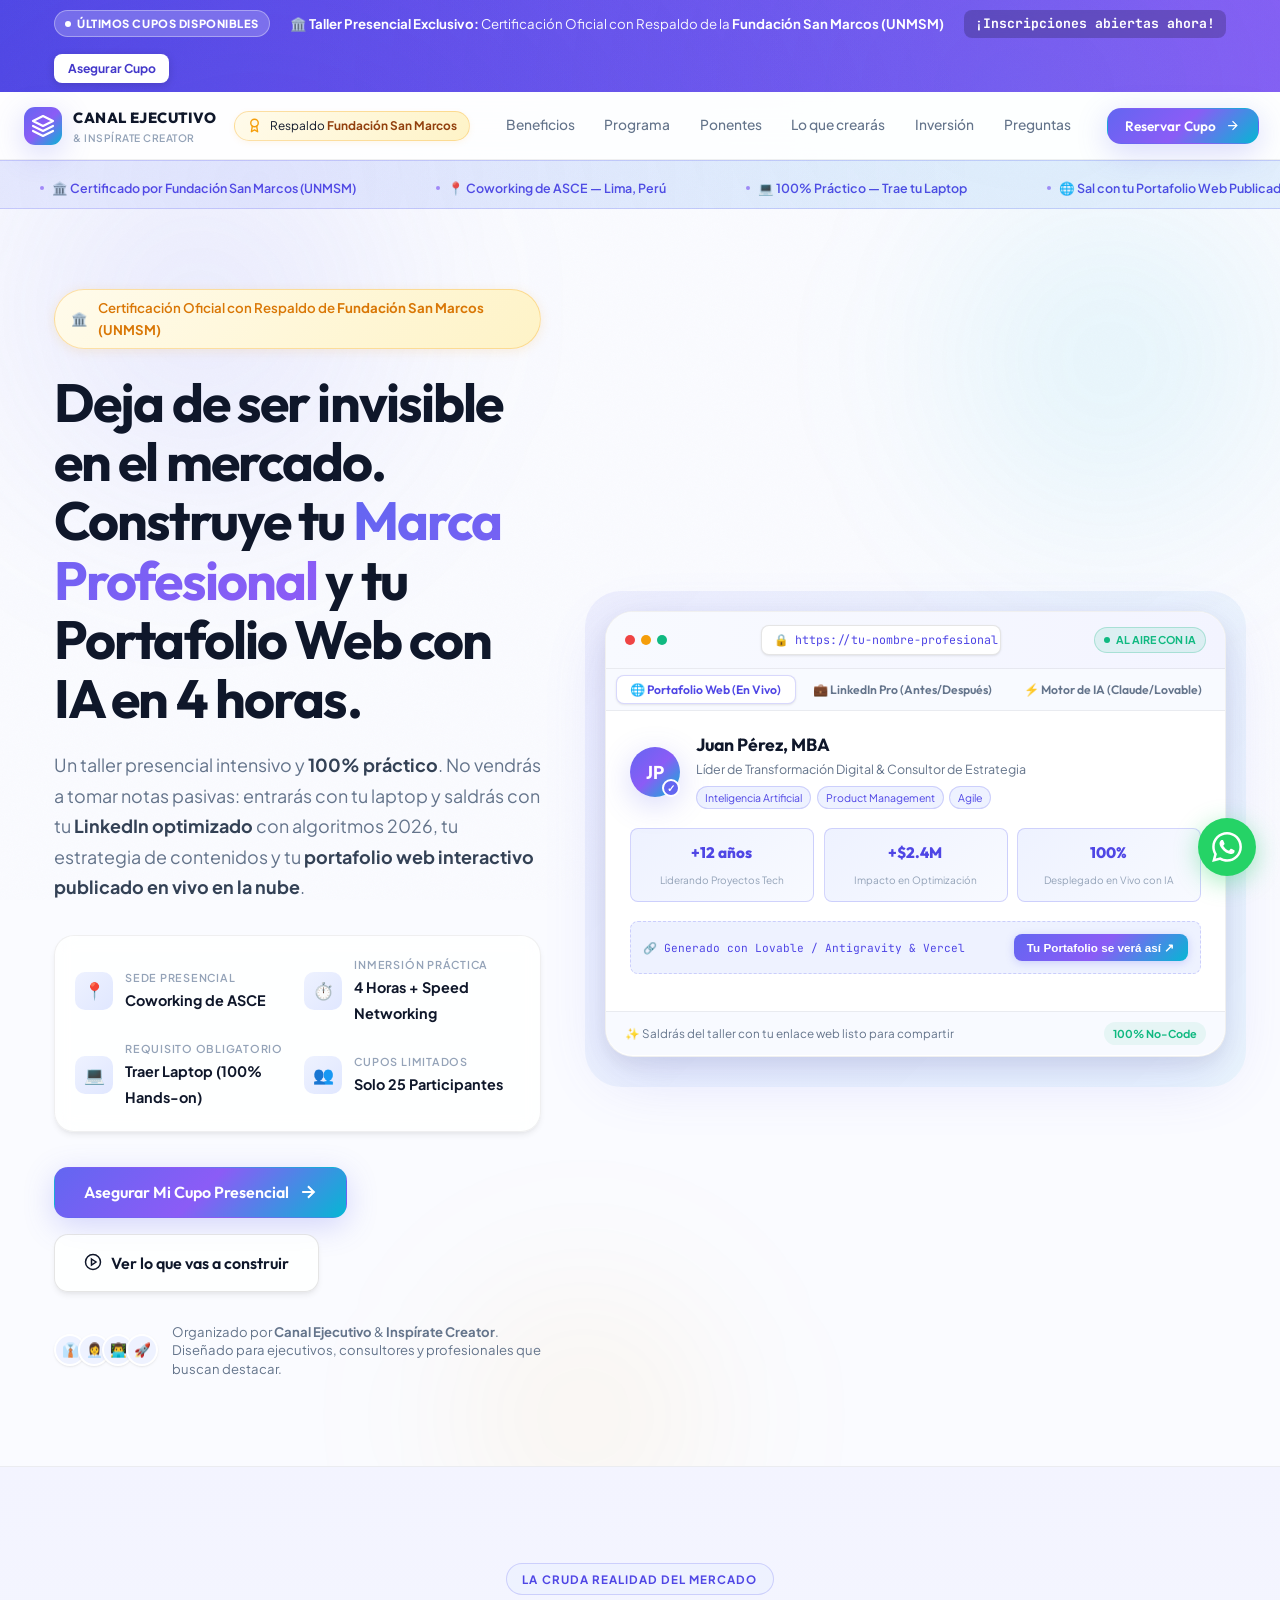
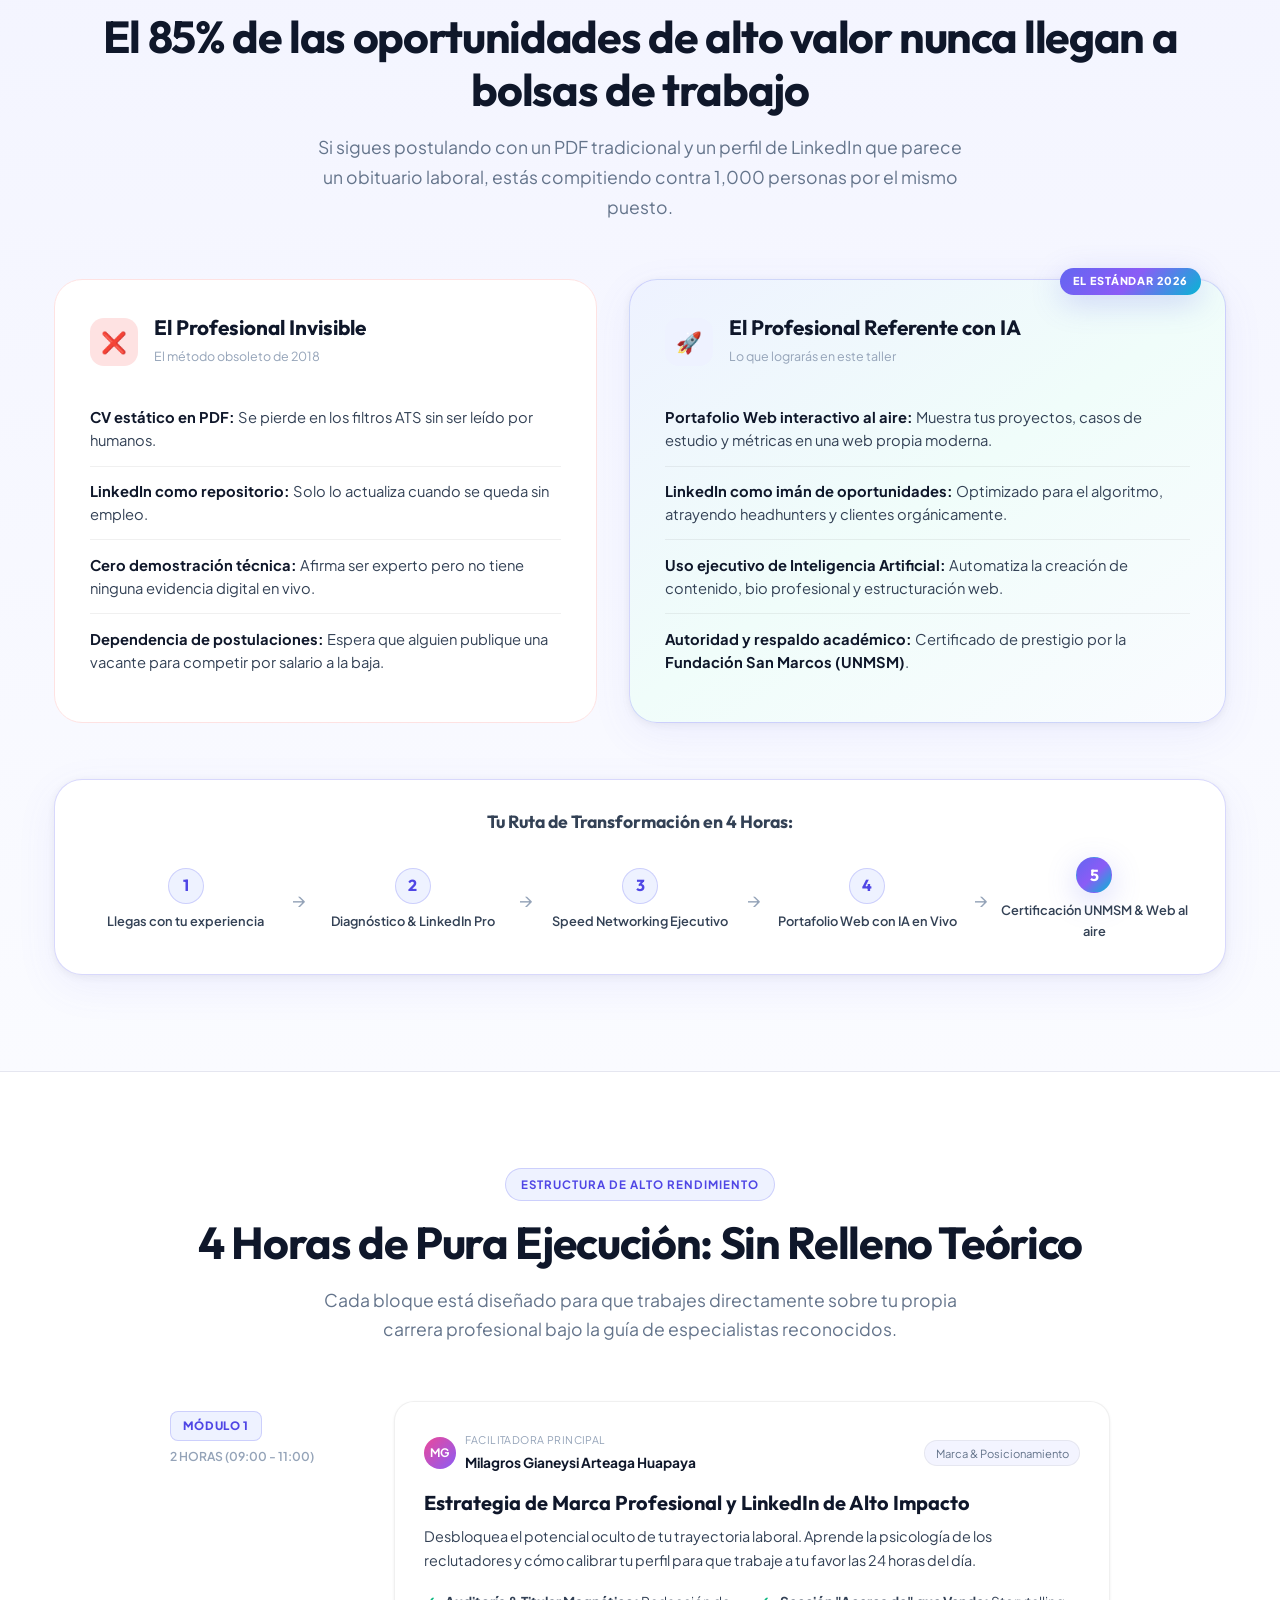
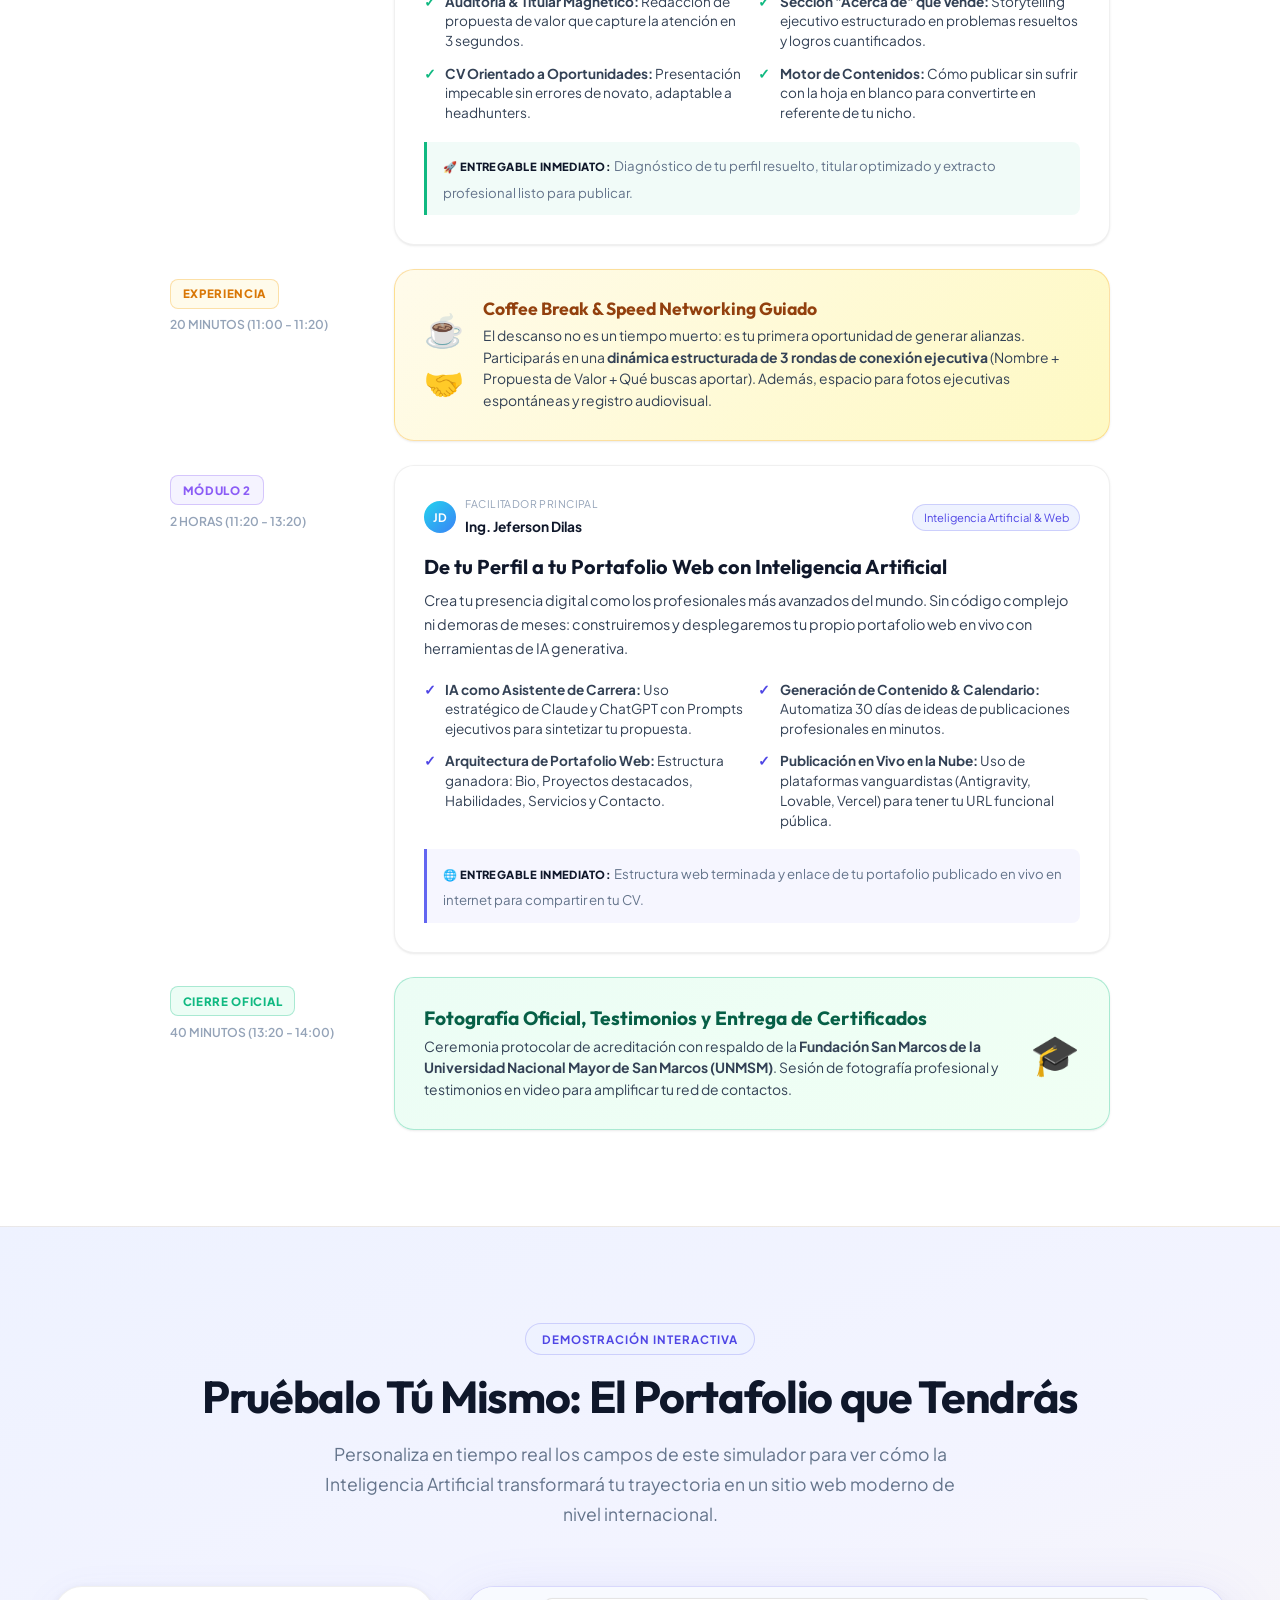
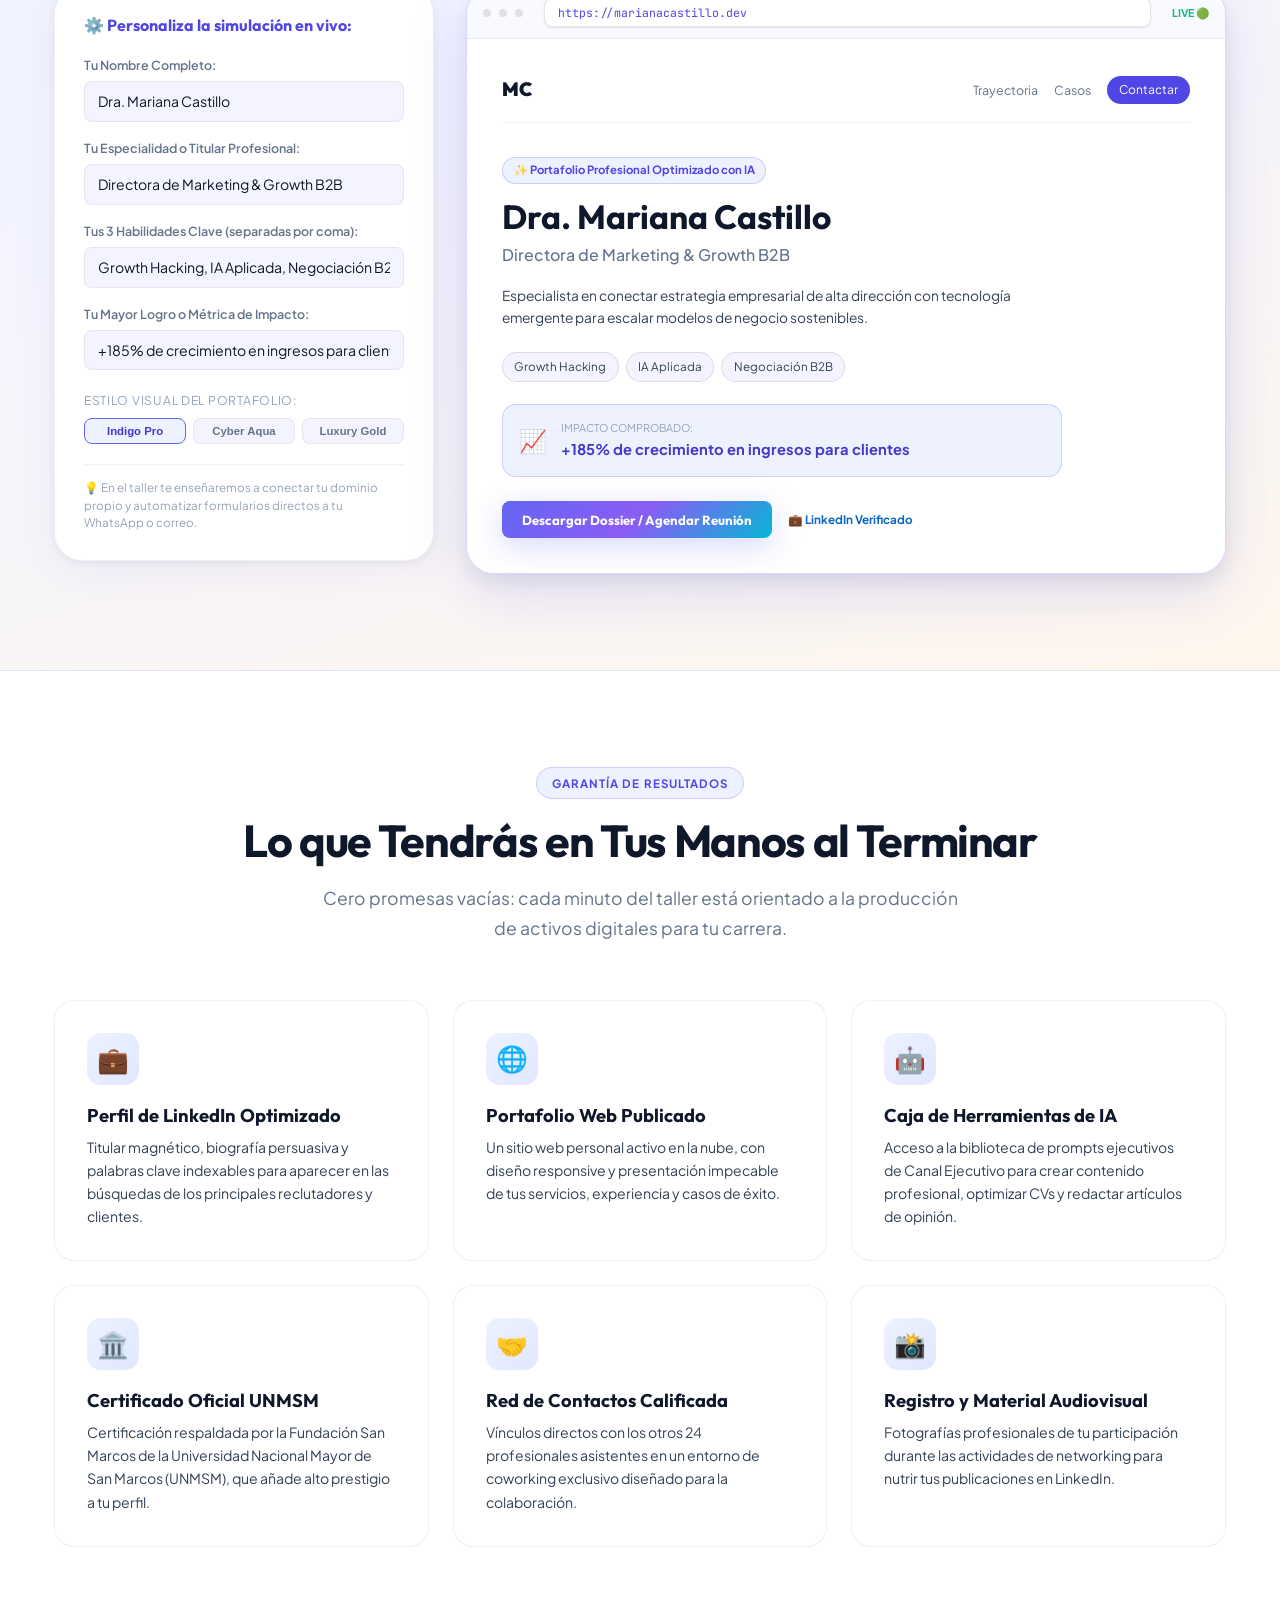
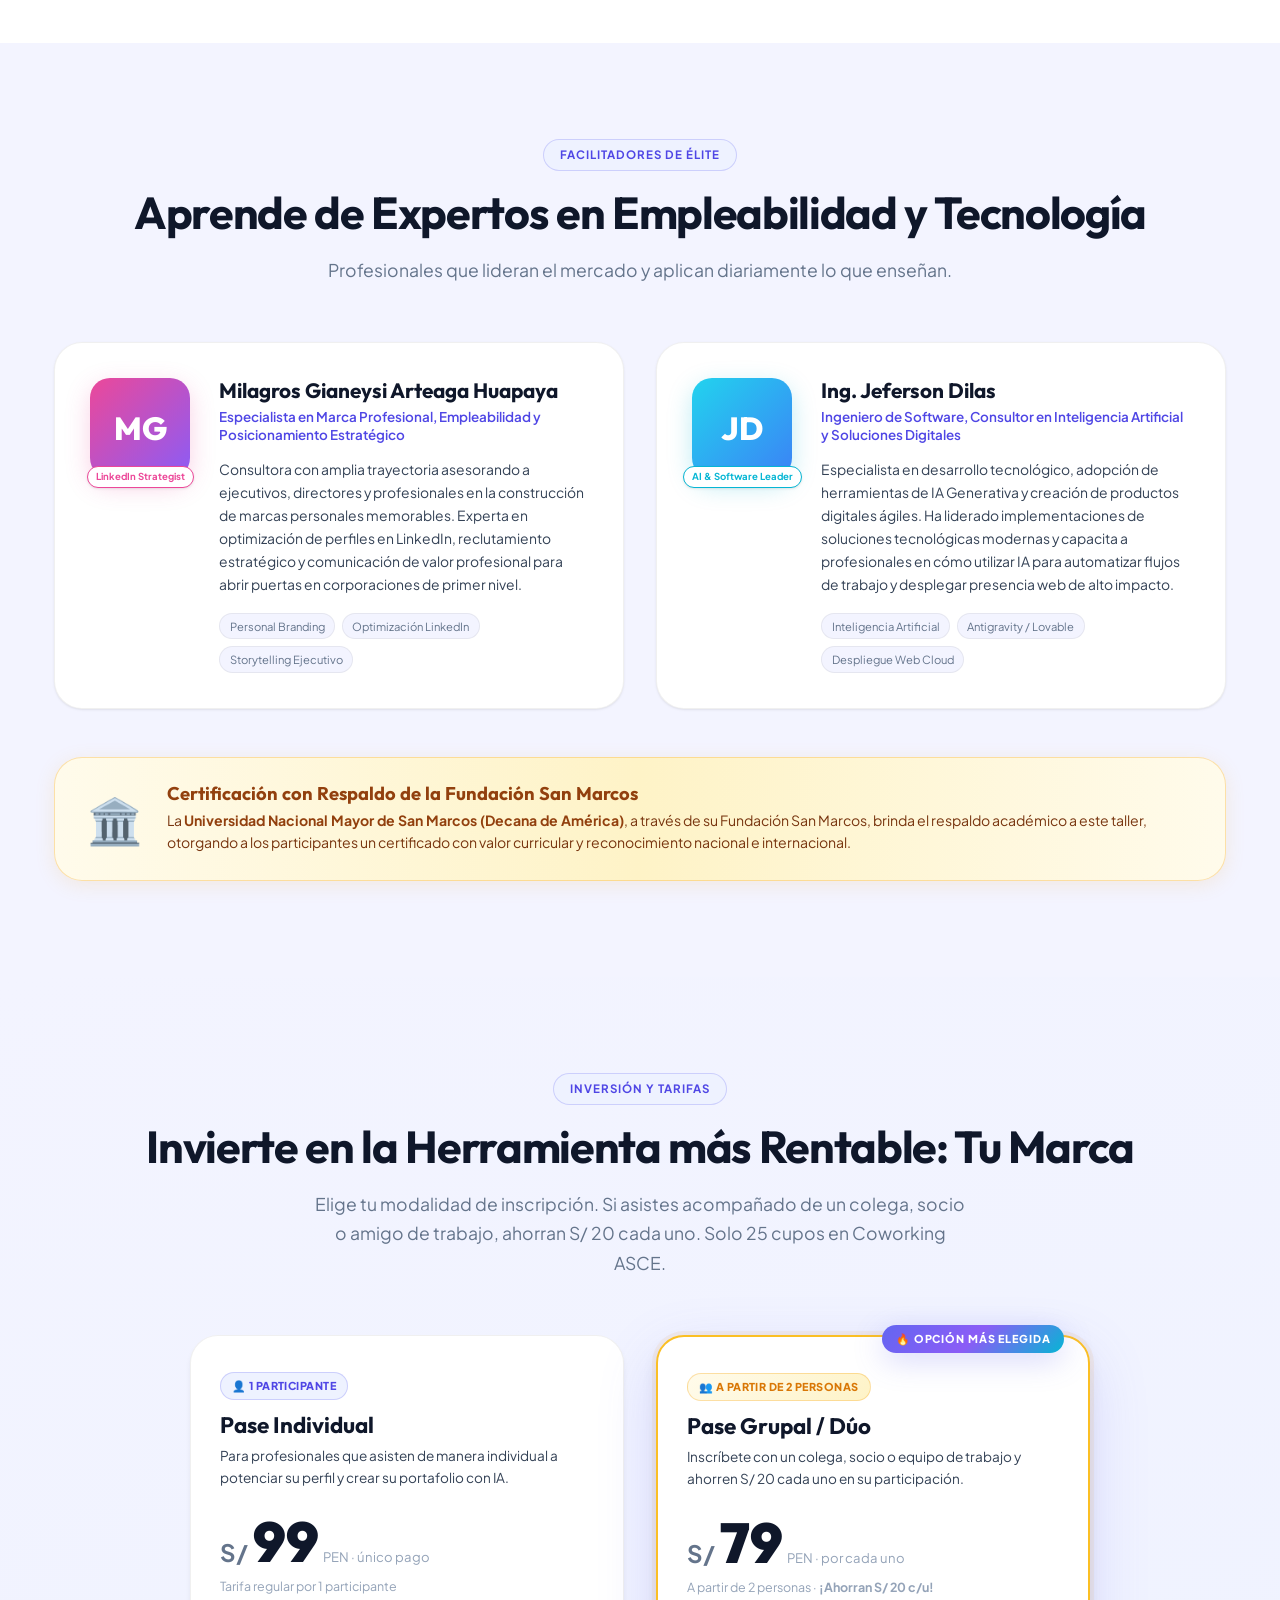
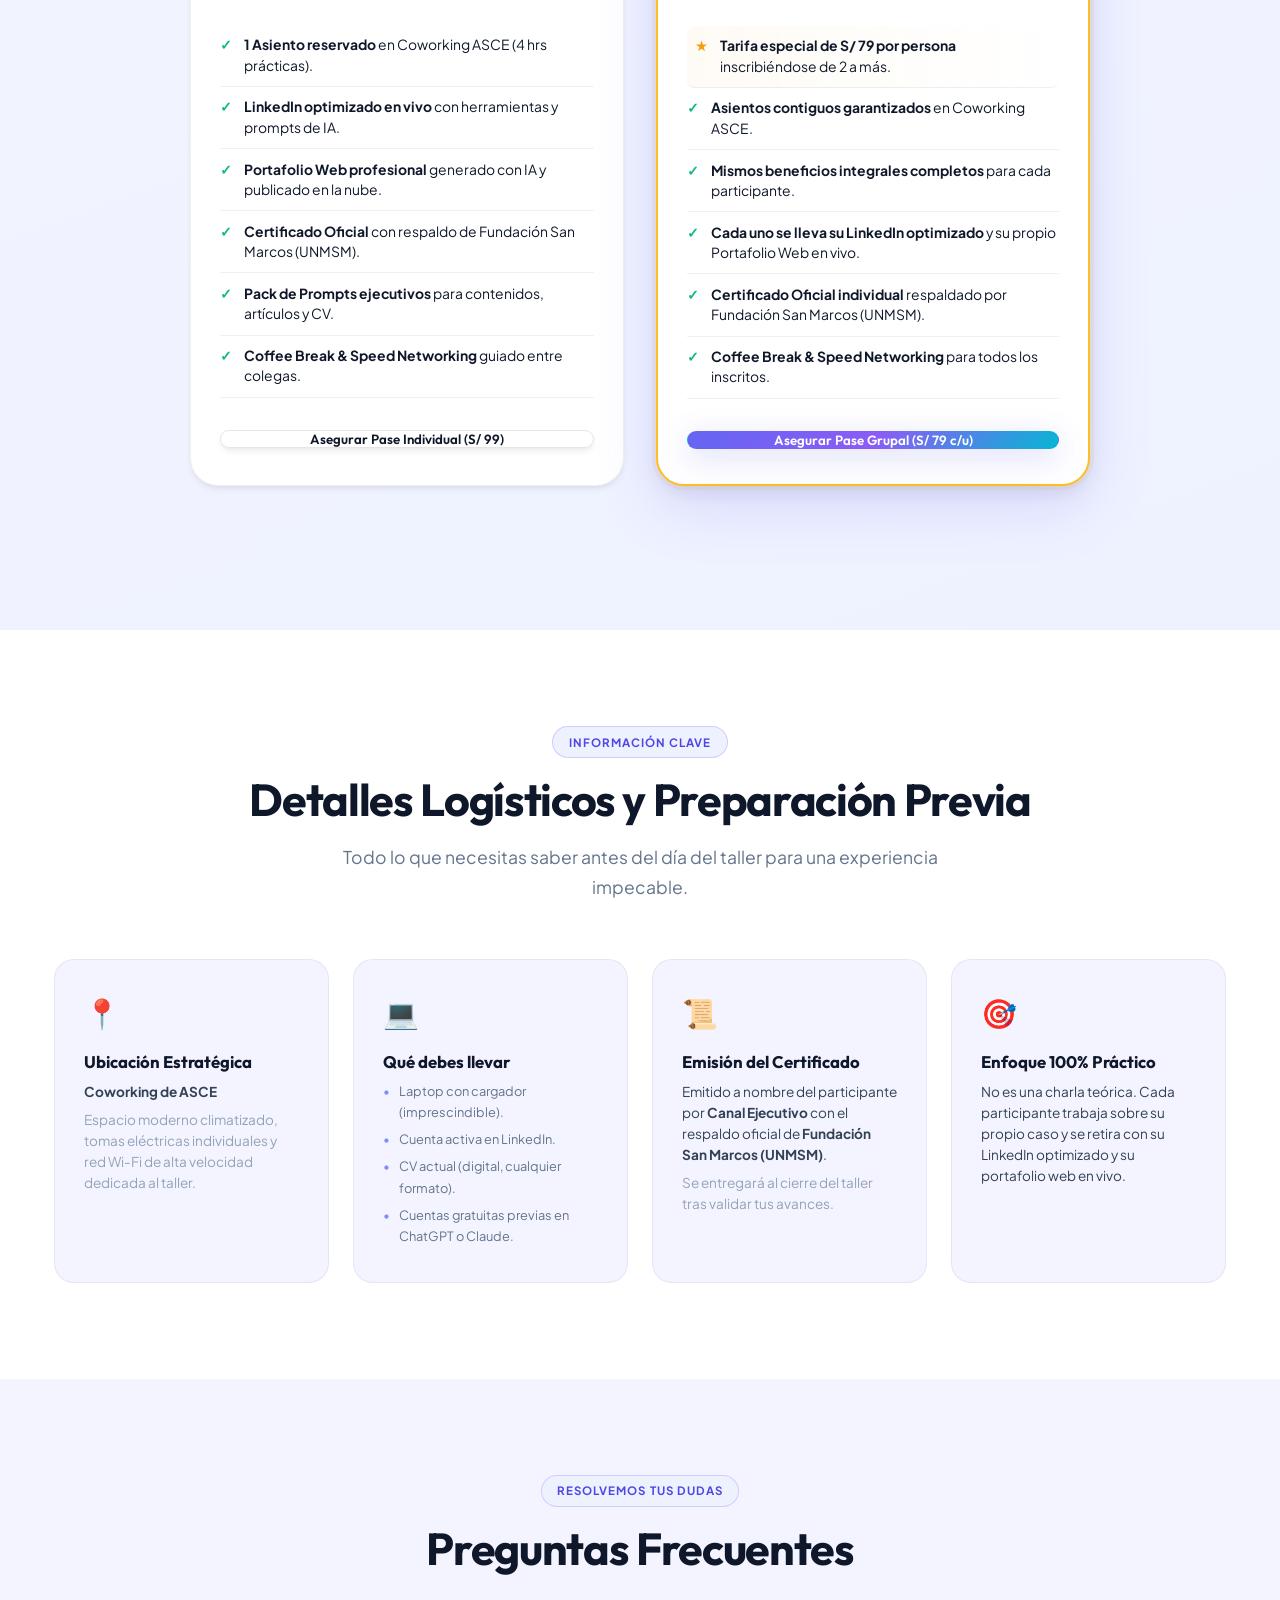
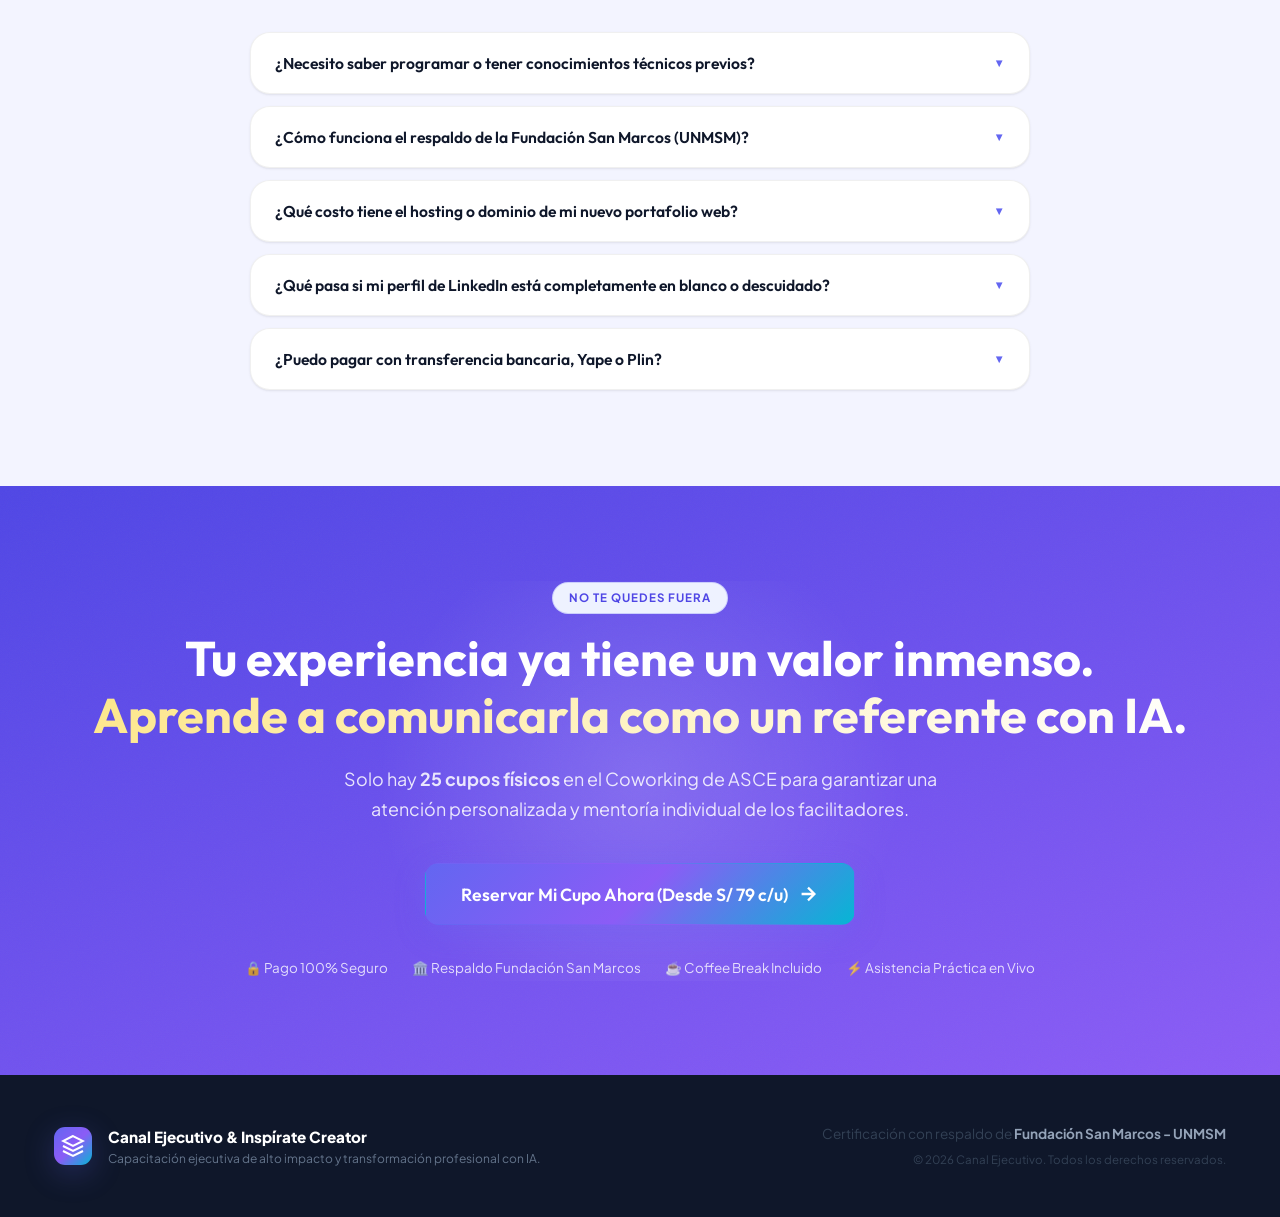
==== index.html @ fe828ef4 "feat: landing page taller Marca Profesional con IA (Canal Ejecutivo & Inspírate Creator)" ====
<!DOCTYPE html>
<html lang="es">
<head>
  <meta charset="UTF-8">
  <meta name="viewport" content="width=device-width, initial-scale=1.0">
  <title>Taller Presencial: Marca Profesional con IA | De LinkedIn a tu Portafolio Web</title>
  <meta name="description" content="Taller presencial exclusivo de 4 horas prácticas en Lima. Optimiza tu LinkedIn, domina la IA para tu marca y publica tu portafolio web en vivo con certificación respaldada por Fundación San Marcos (UNMSM).">
  <meta name="keywords" content="taller marca profesional, inteligencia artificial, linkedin profesional, portafolio web con ia, canal ejecutivo, inspirate creator, fundacion san marcos unmsm">
  
  <!-- Open Graph / Meta Social -->
  <meta property="og:type" content="website">
  <meta property="og:title" content="Marca Profesional con IA: De LinkedIn a tu Portafolio Web">
  <meta property="og:description" content="Sal con tu LinkedIn optimizado y tu portafolio web publicado en vivo en solo 4 horas. Con certificación respaldada por Fundación San Marcos (UNMSM).">
  <meta property="og:image" content="https://images.unsplash.com/photo-1531482615713-2afd69097998?auto=format&fit=crop&w=1200&q=80">
  
  <!-- Fonts -->
  <link rel="preconnect" href="https://fonts.googleapis.com">
  <link rel="preconnect" href="https://fonts.gstatic.com" crossorigin>
  <link href="https://fonts.googleapis.com/css2?family=Outfit:wght@300;400;500;600;700;800;900&family=Plus+Jakarta+Sans:ital,wght@0,300;0,400;0,500;0,600;0,700;0,800;1,400&family=JetBrains+Mono:wght@400;500;600&display=swap" rel="stylesheet">
  
  <link rel="stylesheet" href="styles.css">

  <!-- Favicon SVG inline -->
  <link rel="icon" type="image/svg+xml" href="data:image/svg+xml,<svg xmlns='http://www.w3.org/2000/svg' viewBox='0 0 32 32'><rect width='32' height='32' rx='8' fill='%230B1120'/><polygon points='16,4 4,10 16,16 28,10' fill='%2338BDF8'/><polyline points='4,22 16,28 28,22' fill='none' stroke='%236366F1' stroke-width='2'/><polyline points='4,16 16,22 28,16' fill='none' stroke='%2338BDF8' stroke-width='1.5' opacity='0.6'/></svg>">

  <!-- Schema.org Event Structured Data (SEO) -->
  <script type="application/ld+json">
  {
    "@context": "https://schema.org",
    "@type": "EducationEvent",
    "name": "Marca Profesional con IA: De LinkedIn a tu Portafolio Web",
    "description": "Taller presencial intensivo de 4 horas para construir tu marca profesional, optimizar LinkedIn y publicar tu portafolio web con Inteligencia Artificial. Certificación con respaldo de Fundación San Marcos (UNMSM).",
    "eventStatus": "https://schema.org/EventScheduled",
    "eventAttendanceMode": "https://schema.org/OfflineEventAttendanceMode",
    "location": {
      "@type": "Place",
      "name": "Coworking de ASCE",
      "address": { "@type": "PostalAddress", "addressCountry": "PE", "addressLocality": "Lima" }
    },
    "organizer": [
      { "@type": "Organization", "name": "Canal Ejecutivo" },
      { "@type": "Organization", "name": "Inspírate Creator" }
    ],
    "offers": [
      { "@type": "Offer", "name": "Pase Grupal (a partir de 2 personas)", "price": "79", "priceCurrency": "PEN", "availability": "https://schema.org/InStock" },
      { "@type": "Offer", "name": "Pase Individual (1 persona)", "price": "99", "priceCurrency": "PEN", "availability": "https://schema.org/InStock" }
    ],
    "performer": [
      { "@type": "Person", "name": "Milagros Gianeysi Arteaga Huapaya", "jobTitle": "Especialista en Marca Profesional y Empleabilidad" },
      { "@type": "Person", "name": "Jeferson Dilas", "jobTitle": "Ingeniero de Software y Consultor en Inteligencia Artificial" }
    ]
  }
  </script>
</head>
<body>

  <!-- Top Urgency Banner -->
  <div class="top-announcement-bar" id="announcementBar">
    <div class="container announcement-inner">
      <div class="announcement-badge">
        <span class="pulse-dot"></span> ÚLTIMOS CUPOS DISPONIBLES
      </div>
      <p class="announcement-text">
        🏛️ <strong>Taller Presencial Exclusivo:</strong> Certificación Oficial con Respaldo de la <strong>Fundación San Marcos (UNMSM)</strong>
      </p>
      <div class="countdown-mini" id="heroCountdown">
        <span class="cd-item"><strong id="cdDays">05</strong>d</span>:
        <span class="cd-item"><strong id="cdHours">14</strong>h</span>:
        <span class="cd-item"><strong id="cdMinutes">32</strong>m</span>:
        <span class="cd-item"><strong id="cdSeconds">18</strong>s</span>
      </div>
      <a href="#precios" class="announcement-cta" id="topBarCta">Asegurar Cupo</a>
    </div>
  </div>

  <!-- Header / Navigation -->
  <header class="site-header" id="siteHeader">
    <div class="header-container">
      <div class="brand-group">
        <a href="#" class="brand-logo" id="brandLogo">
          <div class="logo-mark">
            <svg width="24" height="24" viewBox="0 0 24 24" fill="none" stroke="currentColor" stroke-width="2.2" stroke-linecap="round" stroke-linejoin="round">
              <polygon points="12 2 2 7 12 12 22 7 12 2"></polygon>
              <polyline points="2 17 12 22 22 17"></polyline>
              <polyline points="2 12 12 17 22 12"></polyline>
            </svg>
          </div>
          <div class="logo-text">
            <span class="logo-title">CANAL EJECUTIVO</span>
            <span class="logo-sub">& INSPÍRATE CREATOR</span>
          </div>
        </a>

        <div class="institution-pill" id="unmsmBadge">
          <svg width="15" height="15" viewBox="0 0 24 24" fill="none" stroke="#F59E0B" stroke-width="2.2" stroke-linecap="round" stroke-linejoin="round">
            <circle cx="12" cy="8" r="6"></circle>
            <path d="M15.477 12.89 17 22l-5-3-5 3 1.523-9.11"></path>
          </svg>
          <span>Respaldo <strong>Fundación San Marcos</strong></span>
        </div>
      </div>

      <nav class="nav-menu" id="navMenu">
        <a href="#transformacion" class="nav-link">Beneficios</a>
        <a href="#programa" class="nav-link">Programa</a>
        <a href="#ponentes" class="nav-link">Ponentes</a>
        <a href="#simulador" class="nav-link">Lo que crearás</a>
        <a href="#precios" class="nav-link">Inversión</a>
        <a href="#faq" class="nav-link">Preguntas</a>
      </nav>

      <div class="header-actions">
        <button class="btn btn-primary btn-sm header-cta" id="headerCtaBtn" onclick="openRegistrationModal('promocional')">
          Reservar Cupo
          <svg width="15" height="15" viewBox="0 0 24 24" fill="none" stroke="currentColor" stroke-width="2"><path d="M5 12h14M12 5l7 7-7 7"/></svg>
        </button>
        <button class="mobile-toggle" id="mobileToggle" aria-label="Abrir Menú">
          <span></span><span></span><span></span>
        </button>
      </div>
    </div>
  </header>

  <!-- TICKER STRIP -->
  <div class="ticker-strip" aria-hidden="true">
    <div class="ticker-track">
      <span class="ticker-item"><span class="ticker-dot"></span>🏛️ Certificado por Fundación San Marcos (UNMSM)</span>
      <span class="ticker-item"><span class="ticker-dot"></span>📍 Coworking de ASCE &mdash; Lima, Perú</span>
      <span class="ticker-item"><span class="ticker-dot"></span>💻 100% Práctico &mdash; Trae tu Laptop</span>
      <span class="ticker-item"><span class="ticker-dot"></span>🌐 Sal con tu Portafolio Web Publicado en Vivo</span>
      <span class="ticker-item"><span class="ticker-dot"></span>⚡ Optimización LinkedIn con Algoritmo 2026</span>
      <span class="ticker-item"><span class="ticker-dot"></span>🤖 IA Generativa: Antigravity &bull; Lovable &bull; Claude</span>
      <span class="ticker-item"><span class="ticker-dot"></span>☕ Speed Networking Ejecutivo Incluido</span>
      <span class="ticker-item"><span class="ticker-dot"></span>👥 Solo 25 Cupos Disponibles</span>
      <!-- Duplicate for seamless loop -->
      <span class="ticker-item"><span class="ticker-dot"></span>🏛️ Certificado por Fundación San Marcos (UNMSM)</span>
      <span class="ticker-item"><span class="ticker-dot"></span>📍 Coworking de ASCE &mdash; Lima, Perú</span>
      <span class="ticker-item"><span class="ticker-dot"></span>💻 100% Práctico &mdash; Trae tu Laptop</span>
      <span class="ticker-item"><span class="ticker-dot"></span>🌐 Sal con tu Portafolio Web Publicado en Vivo</span>
      <span class="ticker-item"><span class="ticker-dot"></span>⚡ Optimización LinkedIn con Algoritmo 2026</span>
      <span class="ticker-item"><span class="ticker-dot"></span>🤖 IA Generativa: Antigravity &bull; Lovable &bull; Claude</span>
      <span class="ticker-item"><span class="ticker-dot"></span>☕ Speed Networking Ejecutivo Incluido</span>
      <span class="ticker-item"><span class="ticker-dot"></span>👥 Solo 25 Cupos Disponibles</span>
    </div>
  </div>

  <main>
    <!-- HERO SECTION -->
    <section class="hero-section" id="hero">
      <!-- Decorative depth orbs -->
      <div class="hero-orb hero-orb-1" aria-hidden="true"></div>
      <div class="hero-orb hero-orb-2" aria-hidden="true"></div>
      <div class="hero-orb hero-orb-3" aria-hidden="true"></div>

      <div class="container hero-container">
        
        <div class="hero-content">
          <!-- Institutional Tag -->
          <div class="hero-badge">
            <span class="hero-badge-icon">🏛️</span>
            <span class="hero-badge-text">Certificación Oficial con Respaldo de <strong>Fundación San Marcos (UNMSM)</strong></span>
          </div>

          <h1 class="hero-title">
            Deja de ser invisible en el mercado. Construye tu <span class="gradient-text">Marca Profesional</span> y tu <span class="gradient-text-alt">Portafolio Web con IA</span> en 4 horas.
          </h1>

          <p class="hero-subtitle">
            Un taller presencial intensivo y <strong>100% práctico</strong>. No vendrás a tomar notas pasivas: entrarás con tu laptop y saldrás con tu <strong>LinkedIn optimizado</strong> con algoritmos 2026, tu estrategia de contenidos y tu <strong>portafolio web interactivo publicado en vivo en la nube</strong>.
          </p>

          <!-- Key Event Meta Chips -->
          <div class="event-meta-grid">
            <div class="meta-item">
              <div class="meta-icon">📍</div>
              <div>
                <span class="meta-label">Sede Presencial</span>
                <strong class="meta-val">Coworking de ASCE</strong>
              </div>
            </div>
            <div class="meta-item">
              <div class="meta-icon">⏱️</div>
              <div>
                <span class="meta-label">Inmersión Práctica</span>
                <strong class="meta-val">4 Horas + Speed Networking</strong>
              </div>
            </div>
            <div class="meta-item">
              <div class="meta-icon">💻</div>
              <div>
                <span class="meta-label">Requisito Obligatorio</span>
                <strong class="meta-val">Traer Laptop (100% Hands-on)</strong>
              </div>
            </div>
            <div class="meta-item">
              <div class="meta-icon">👥</div>
              <div>
                <span class="meta-label">Cupos Limitados</span>
                <strong class="meta-val">Solo 25 Participantes</strong>
              </div>
            </div>
          </div>

          <!-- Hero CTAs -->
          <div class="hero-cta-group">
            <button class="btn btn-primary btn-lg pulse-hover" id="heroMainCta" onclick="openRegistrationModal('promocional')">
              <span>Asegurar Mi Cupo Presencial</span>
              <svg width="20" height="20" viewBox="0 0 24 24" fill="none" stroke="currentColor" stroke-width="2.5"><path d="M5 12h14M12 5l7 7-7 7"/></svg>
            </button>
            <a href="#simulador" class="btn btn-secondary btn-lg" id="heroSecondaryCta">
              <svg width="18" height="18" viewBox="0 0 24 24" fill="none" stroke="currentColor" stroke-width="2"><circle cx="12" cy="12" r="10"></circle><polygon points="10 8 16 12 10 16 10 8"></polygon></svg>
              Ver lo que vas a construir
            </a>
          </div>

          <!-- Trust guarantee row -->
          <div class="hero-trust-row">
            <div class="trust-avatars">
              <span class="avatar-circle">👔</span>
              <span class="avatar-circle">👩‍💼</span>
              <span class="avatar-circle">👨‍💻</span>
              <span class="avatar-circle">🚀</span>
            </div>
            <p class="trust-text">
              Organizado por <strong>Canal Ejecutivo</strong> & <strong>Inspírate Creator</strong>. Diseñado para ejecutivos, consultores y profesionales que buscan destacar.
            </p>
          </div>
        </div>

        <!-- HERO VISUAL: Live Interactive Preview Card -->
        <div class="hero-visual">
          <div class="interactive-preview-card" id="heroInteractiveCard">
            <div class="preview-header">
              <div class="window-dots">
                <span class="dot red"></span>
                <span class="dot yellow"></span>
                <span class="dot green"></span>
              </div>
              <div class="preview-address-bar">
                <span class="lock-icon">🔒</span> https://tu-nombre-profesional.dev
              </div>
              <span class="live-status-pill">
                <span class="ping-dot"></span> AL AIRE CON IA
              </span>
            </div>

            <!-- Tab Switcher inside the mockup -->
            <div class="mockup-tabs">
              <button class="m-tab active" data-tab="tab-web" onclick="switchMockupTab('tab-web')">🌐 Portafolio Web (En Vivo)</button>
              <button class="m-tab" data-tab="tab-linkedin" onclick="switchMockupTab('tab-linkedin')">💼 LinkedIn Pro (Antes/Después)</button>
              <button class="m-tab" data-tab="tab-ai" onclick="switchMockupTab('tab-ai')">⚡ Motor de IA (Claude/Lovable)</button>
            </div>

            <div class="mockup-viewport">
              <!-- Tab 1: Portafolio Web -->
              <div class="mockup-content-panel active" id="tab-web">
                <div class="simulated-portfolio">
                  <div class="sim-user-hero">
                    <div class="sim-user-avatar">
                      <div class="avatar-placeholder">JP</div>
                      <span class="verified-badge">✓</span>
                    </div>
                    <div class="sim-user-info">
                      <h4 class="sim-name">Juan Pérez, MBA</h4>
                      <p class="sim-headline">Líder de Transformación Digital & Consultor de Estrategia</p>
                      <div class="sim-tags">
                        <span>Inteligencia Artificial</span>
                        <span>Product Management</span>
                        <span>Agile</span>
                      </div>
                    </div>
                  </div>
                  
                  <div class="sim-metrics-grid">
                    <div class="sim-metric-card">
                      <span class="metric-num">+12 años</span>
                      <span class="metric-desc">Liderando Proyectos Tech</span>
                    </div>
                    <div class="sim-metric-card">
                      <span class="metric-num">+$2.4M</span>
                      <span class="metric-desc">Impacto en Optimización</span>
                    </div>
                    <div class="sim-metric-card">
                      <span class="metric-num">100%</span>
                      <span class="metric-desc">Desplegado en Vivo con IA</span>
                    </div>
                  </div>

                  <div class="sim-cta-box">
                    <span class="sim-url-tag">🔗 Generado con Lovable / Antigravity & Vercel</span>
                    <button class="sim-btn" onclick="openRegistrationModal('promocional')">Tu Portafolio se verá así ↗</button>
                  </div>
                </div>
              </div>

              <!-- Tab 2: LinkedIn Pro -->
              <div class="mockup-content-panel" id="tab-linkedin">
                <div class="linkedin-comparison">
                  <div class="compare-col before">
                    <span class="compare-badge red">❌ ANTES (Genérico)</span>
                    <p class="compare-title">"Buscando nuevas oportunidades laborales | Ingeniero Comercial | Dinámico y proactivo"</p>
                    <ul class="compare-list">
                      <li>Sin propuesta de valor única</li>
                      <li>Invisible para headhunters</li>
                      <li>CV genérico en PDF estático</li>
                    </ul>
                  </div>
                  <div class="compare-col after">
                    <span class="compare-badge green">✅ DESPUÉS DEL TALLER</span>
                    <p class="compare-title">"Director de Operaciones & Supply Chain | Optimizo +30% eficiencia operativa con IA | Speaker"</p>
                    <ul class="compare-list">
                      <li>Palabras clave indexables por algoritmo</li>
                      <li>Storytelling de logros cuantificados</li>
                      <li>Enlace directo a tu Portafolio Web</li>
                    </ul>
                  </div>
                </div>
              </div>

              <!-- Tab 3: AI Engine -->
              <div class="mockup-content-panel" id="tab-ai">
                <div class="ai-prompt-preview">
                  <div class="code-header">
                    <span>Claude 3.7 / Lovable Prompt Engineering</span>
                    <span class="code-badge">PROMPT EJECUTIVO</span>
                  </div>
                  <pre class="code-snippet"><code><span class="c-comment">// Construyendo tu propuesta en vivo</span>
<span class="c-prompt">"Actúa como Principal Talent Strategist y Diseñador Web de Élite.
Extrae mis 3 mayores logros cuantificables y genera un portafolio
interactivo con modo oscuro, testimonios y formulario de contacto
optimizado para ejecutivos de alta dirección..."</span>
<span class="c-status">⚡ Compilando arquitectura web interactiva... Listo en 45 segundos.</span></code></pre>
                </div>
              </div>
            </div>

            <!-- Footer of the mockup card -->
            <div class="mockup-footer">
              <span class="footer-guarantee">✨ Saldrás del taller con tu enlace web listo para compartir</span>
              <span class="footer-tag">100% No-Code</span>
            </div>
          </div>
        </div>

      </div>
    </section>

    <!-- PAIN & REALITY CHECK SECTION -->
    <section class="reality-section section-padding" id="transformacion">
      <div class="container">
        <div class="section-header text-center">
          <span class="section-pill">LA CRUDA REALIDAD DEL MERCADO</span>
          <h2 class="section-title">El 85% de las oportunidades de alto valor nunca llegan a bolsas de trabajo</h2>
          <p class="section-subtitle">
            Si sigues postulando con un PDF tradicional y un perfil de LinkedIn que parece un obituario laboral, estás compitiendo contra 1,000 personas por el mismo puesto.
          </p>
        </div>

        <div class="dilemma-grid">
          <div class="dilemma-card old-way">
            <div class="dilemma-header">
              <div class="dilemma-icon-box">❌</div>
              <div>
                <h3 class="dilemma-title">El Profesional Invisible</h3>
                <span class="dilemma-sub">El método obsoleto de 2018</span>
              </div>
            </div>
            <ul class="dilemma-features">
              <li>
                <strong>CV estático en PDF:</strong> Se pierde en los filtros ATS sin ser leído por humanos.
              </li>
              <li>
                <strong>LinkedIn como repositorio:</strong> Solo lo actualiza cuando se queda sin empleo.
              </li>
              <li>
                <strong>Cero demostración técnica:</strong> Afirma ser experto pero no tiene ninguna evidencia digital en vivo.
              </li>
              <li>
                <strong>Dependencia de postulaciones:</strong> Espera que alguien publique una vacante para competir por salario a la baja.
              </li>
            </ul>
          </div>

          <div class="dilemma-card new-way">
            <div class="popular-ribbon">EL ESTÁNDAR 2026</div>
            <div class="dilemma-header">
              <div class="dilemma-icon-box new">🚀</div>
              <div>
                <h3 class="dilemma-title">El Profesional Referente con IA</h3>
                <span class="dilemma-sub">Lo que lograrás en este taller</span>
              </div>
            </div>
            <ul class="dilemma-features">
              <li>
                <strong>Portafolio Web interactivo al aire:</strong> Muestra tus proyectos, casos de estudio y métricas en una web propia moderna.
              </li>
              <li>
                <strong>LinkedIn como imán de oportunidades:</strong> Optimizado para el algoritmo, atrayendo headhunters y clientes orgánicamente.
              </li>
              <li>
                <strong>Uso ejecutivo de Inteligencia Artificial:</strong> Automatiza la creación de contenido, bio profesional y estructuración web.
              </li>
              <li>
                <strong>Autoridad y respaldo académico:</strong> Certificado de prestigio por la <strong>Fundación San Marcos (UNMSM)</strong>.
              </li>
            </ul>
          </div>
        </div>

        <!-- The 5-Step Transformation Path -->
        <div class="transformation-journey">
          <h3 class="journey-title text-center">Tu Ruta de Transformación en 4 Horas:</h3>
          <div class="journey-steps">
            <div class="j-step">
              <div class="j-num">1</div>
              <span class="j-txt">Llegas con tu experiencia</span>
            </div>
            <div class="j-arrow">→</div>
            <div class="j-step">
              <div class="j-num">2</div>
              <span class="j-txt">Diagnóstico & LinkedIn Pro</span>
            </div>
            <div class="j-arrow">→</div>
            <div class="j-step">
              <div class="j-num">3</div>
              <span class="j-txt">Speed Networking Ejecutivo</span>
            </div>
            <div class="j-arrow">→</div>
            <div class="j-step">
              <div class="j-num">4</div>
              <span class="j-txt">Portafolio Web con IA en Vivo</span>
            </div>
            <div class="j-arrow">→</div>
            <div class="j-step highlight">
              <div class="j-num">5</div>
              <span class="j-txt">Certificación UNMSM & Web al aire</span>
            </div>
          </div>
        </div>

      </div>
    </section>

    <!-- PROGRAMA ACADÉMICO DETALLADO -->
    <section class="program-section section-padding" id="programa">
      <div class="container">
        <div class="section-header text-center">
          <span class="section-pill">ESTRUCTURA DE ALTO RENDIMIENTO</span>
          <h2 class="section-title">4 Horas de Pura Ejecución: Sin Relleno Teórico</h2>
          <p class="section-subtitle">
            Cada bloque está diseñado para que trabajes directamente sobre tu propia carrera profesional bajo la guía de especialistas reconocidos.
          </p>
        </div>

        <div class="timeline-container">
          <!-- BLOCK 1 -->
          <div class="timeline-block" id="bloque1">
            <div class="timeline-time">
              <span class="time-badge">MÓDULO 1</span>
              <span class="time-duration">2 HORAS (09:00 - 11:00)</span>
            </div>
            <div class="timeline-card">
              <div class="card-speaker-header">
                <div class="speaker-chip">
                  <div class="speaker-avatar-tiny">MG</div>
                  <div>
                    <span class="speaker-role">Facilitadora Principal</span>
                    <strong class="speaker-name">Milagros Gianeysi Arteaga Huapaya</strong>
                  </div>
                </div>
                <span class="module-focus-tag">Marca & Posicionamiento</span>
              </div>
              <h3 class="card-block-title">Estrategia de Marca Profesional y LinkedIn de Alto Impacto</h3>
              <p class="card-block-desc">
                Desbloquea el potencial oculto de tu trayectoria laboral. Aprende la psicología de los reclutadores y cómo calibrar tu perfil para que trabaje a tu favor las 24 horas del día.
              </p>
              
              <div class="block-items-grid">
                <div class="block-item">
                  <div class="item-check">✓</div>
                  <div>
                    <strong>Auditoría & Titular Magnético:</strong> Redacción de propuesta de valor que capture la atención en 3 segundos.
                  </div>
                </div>
                <div class="block-item">
                  <div class="item-check">✓</div>
                  <div>
                    <strong>Sección "Acerca de" que Vende:</strong> Storytelling ejecutivo estructurado en problemas resueltos y logros cuantificados.
                  </div>
                </div>
                <div class="block-item">
                  <div class="item-check">✓</div>
                  <div>
                    <strong>CV Orientado a Oportunidades:</strong> Presentación impecable sin errores de novato, adaptable a headhunters.
                  </div>
                </div>
                <div class="block-item">
                  <div class="item-check">✓</div>
                  <div>
                    <strong>Motor de Contenidos:</strong> Cómo publicar sin sufrir con la hoja en blanco para convertirte en referente de tu nicho.
                  </div>
                </div>
              </div>

              <div class="block-deliverable">
                <span class="deliv-label">🚀 ENTREGABLE INMEDIATO:</span>
                <span class="deliv-text">Diagnóstico de tu perfil resuelto, titular optimizado y extracto profesional listo para publicar.</span>
              </div>
            </div>
          </div>

          <!-- BREAK & SPEED NETWORKING -->
          <div class="timeline-block break-block" id="networkingBreak">
            <div class="timeline-time">
              <span class="time-badge break">EXPERIENCIA</span>
              <span class="time-duration">20 MINUTOS (11:00 - 11:20)</span>
            </div>
            <div class="timeline-card break-card">
              <div class="break-content">
                <div class="break-icon">☕🤝</div>
                <div>
                  <h4 class="break-title">Coffee Break & Speed Networking Guiado</h4>
                  <p class="break-desc">
                    El descanso no es un tiempo muerto: es tu primera oportunidad de generar alianzas. Participarás en una <strong>dinámica estructurada de 3 rondas de conexión ejecutiva</strong> (Nombre + Propuesta de Valor + Qué buscas aportar). Además, espacio para fotos ejecutivas espontáneas y registro audiovisual.
                  </p>
                </div>
              </div>
            </div>
          </div>

          <!-- BLOCK 2 -->
          <div class="timeline-block" id="bloque2">
            <div class="timeline-time">
              <span class="time-badge ai">MÓDULO 2</span>
              <span class="time-duration">2 HORAS (11:20 - 13:20)</span>
            </div>
            <div class="timeline-card ai-card">
              <div class="card-speaker-header">
                <div class="speaker-chip">
                  <div class="speaker-avatar-tiny tech">JD</div>
                  <div>
                    <span class="speaker-role">Facilitador Principal</span>
                    <strong class="speaker-name">Ing. Jeferson Dilas</strong>
                  </div>
                </div>
                <span class="module-focus-tag ai">Inteligencia Artificial & Web</span>
              </div>
              <h3 class="card-block-title">De tu Perfil a tu Portafolio Web con Inteligencia Artificial</h3>
              <p class="card-block-desc">
                Crea tu presencia digital como los profesionales más avanzados del mundo. Sin código complejo ni demoras de meses: construiremos y desplegaremos tu propio portafolio web en vivo con herramientas de IA generativa.
              </p>
              
              <div class="block-items-grid">
                <div class="block-item">
                  <div class="item-check ai">✓</div>
                  <div>
                    <strong>IA como Asistente de Carrera:</strong> Uso estratégico de Claude y ChatGPT con Prompts ejecutivos para sintetizar tu propuesta.
                  </div>
                </div>
                <div class="block-item">
                  <div class="item-check ai">✓</div>
                  <div>
                    <strong>Generación de Contenido & Calendario:</strong> Automatiza 30 días de ideas de publicaciones profesionales en minutos.
                  </div>
                </div>
                <div class="block-item">
                  <div class="item-check ai">✓</div>
                  <div>
                    <strong>Arquitectura de Portafolio Web:</strong> Estructura ganadora: Bio, Proyectos destacados, Habilidades, Servicios y Contacto.
                  </div>
                </div>
                <div class="block-item">
                  <div class="item-check ai">✓</div>
                  <div>
                    <strong>Publicación en Vivo en la Nube:</strong> Uso de plataformas vanguardistas (Antigravity, Lovable, Vercel) para tener tu URL funcional pública.
                  </div>
                </div>
              </div>

              <div class="block-deliverable ai">
                <span class="deliv-label">🌐 ENTREGABLE INMEDIATO:</span>
                <span class="deliv-text">Estructura web terminada y enlace de tu portafolio publicado en vivo en internet para compartir en tu CV.</span>
              </div>
            </div>
          </div>

          <!-- BLOCK 3: CEREMONIA -->
          <div class="timeline-block" id="bloque3">
            <div class="timeline-time">
              <span class="time-badge cert">CIERRE OFICIAL</span>
              <span class="time-duration">40 MINUTOS (13:20 - 14:00)</span>
            </div>
            <div class="timeline-card cert-card">
              <div class="cert-block-header">
                <div>
                  <h4 class="cert-title">Fotografía Oficial, Testimonios y Entrega de Certificados</h4>
                  <p class="cert-desc">
                    Ceremonia protocolar de acreditación con respaldo de la <strong>Fundación San Marcos de la Universidad Nacional Mayor de San Marcos (UNMSM)</strong>. Sesión de fotografía profesional y testimonios en video para amplificar tu red de contactos.
                  </p>
                </div>
                <div class="seal-icon">🎓</div>
              </div>
            </div>
          </div>
        </div>

      </div>
    </section>

    <!-- SIMULADOR INTERACTIVO / DEMO EN VIVO -->
    <section class="simulator-section section-padding" id="simulador">
      <div class="container">
        <div class="section-header text-center">
          <span class="section-pill">DEMOSTRACIÓN INTERACTIVA</span>
          <h2 class="section-title">Pruébalo Tú Mismo: El Portafolio que Tendrás</h2>
          <p class="section-subtitle">
            Personaliza en tiempo real los campos de este simulador para ver cómo la Inteligencia Artificial transformará tu trayectoria en un sitio web moderno de nivel internacional.
          </p>
        </div>

        <div class="simulator-wrapper">
          <!-- Control Panel -->
          <div class="simulator-controls">
            <h4 class="controls-title">⚙️ Personaliza la simulación en vivo:</h4>
            
            <div class="form-group">
              <label for="simInputName">Tu Nombre Completo:</label>
              <input type="text" id="simInputName" value="Dra. Mariana Castillo" placeholder="Ingresa tu nombre">
            </div>

            <div class="form-group">
              <label for="simInputRole">Tu Especialidad o Titular Profesional:</label>
              <input type="text" id="simInputRole" value="Directora de Marketing & Growth B2B" placeholder="Ej. Consultor de Finanzas">
            </div>

            <div class="form-group">
              <label for="simInputPillar">Tus 3 Habilidades Clave (separadas por coma):</label>
              <input type="text" id="simInputPillar" value="Growth Hacking, IA Aplicada, Negociación B2B" placeholder="Habilidades">
            </div>

            <div class="form-group">
              <label for="simInputMetric">Tu Mayor Logro o Métrica de Impacto:</label>
              <input type="text" id="simInputMetric" value="+185% de crecimiento en ingresos para clientes" placeholder="Métrica clave">
            </div>

            <div class="theme-selector">
              <span class="theme-label">Estilo Visual del Portafolio:</span>
              <div class="theme-buttons">
                <button class="theme-btn active" data-theme="indigo" onclick="setSimTheme('indigo')">Indigo Pro</button>
                <button class="theme-btn" data-theme="cyan" onclick="setSimTheme('cyan')">Cyber Aqua</button>
                <button class="theme-btn" data-theme="gold" onclick="setSimTheme('gold')">Luxury Gold</button>
              </div>
            </div>

            <div class="control-note">
              <span>💡 En el taller te enseñaremos a conectar tu dominio propio y automatizar formularios directos a tu WhatsApp o correo.</span>
            </div>
          </div>

          <!-- Dynamic Output Preview Frame -->
          <div class="simulator-screen" id="simScreen">
            <div class="screen-browser-top">
              <span class="browser-dot"></span>
              <span class="browser-dot"></span>
              <span class="browser-dot"></span>
              <div class="browser-url-input">
                <span id="previewUrlDisplay">https://marianacastillo.dev</span>
              </div>
              <span class="badge-online">LIVE 🟢</span>
            </div>

            <div class="screen-body" id="simScreenBody">
              <!-- Header Inside Preview -->
              <nav class="sim-nav">
                <span class="sim-brand" id="simOutBrand">MC</span>
                <div class="sim-links">
                  <span>Trayectoria</span>
                  <span>Casos</span>
                  <span class="contact-pill">Contactar</span>
                </div>
              </nav>

              <!-- Hero Inside Preview -->
              <div class="sim-hero-inner">
                <span class="sim-badge-tag">✨ Portafolio Profesional Optimizado con IA</span>
                <h2 class="sim-display-name" id="simOutName">Dra. Mariana Castillo</h2>
                <p class="sim-display-role" id="simOutRole">Directora de Marketing & Growth B2B</p>
                <p class="sim-display-bio">
                  Especialista en conectar estrategia empresarial de alta dirección con tecnología emergente para escalar modelos de negocio sostenibles.
                </p>

                <div class="sim-pill-group" id="simOutPills">
                  <span class="tag-pill">Growth Hacking</span>
                  <span class="tag-pill">IA Aplicada</span>
                  <span class="tag-pill">Negociación B2B</span>
                </div>

                <div class="sim-featured-metric">
                  <div class="metric-icon-small">📈</div>
                  <div>
                    <span class="metric-title-small">Impacto Comprobado:</span>
                    <strong class="metric-text-highlight" id="simOutMetric">+185% de crecimiento en ingresos para clientes</strong>
                  </div>
                </div>

                <div class="sim-action-row">
                  <button class="btn-sim-primary" onclick="alert('En el taller aprenderás cómo recibir contactos calificados en tu propio portafolio')">Descargar Dossier / Agendar Reunión</button>
                  <span class="sim-cred-tag">💼 LinkedIn Verificado</span>
                </div>
              </div>
            </div>
          </div>
        </div>

      </div>
    </section>

    <!-- ENTREGABLES TANGIBLES -->
    <section class="deliverables-section section-padding">
      <div class="container">
        <div class="section-header text-center">
          <span class="section-pill">GARANTÍA DE RESULTADOS</span>
          <h2 class="section-title">Lo que Tendrás en Tus Manos al Terminar</h2>
          <p class="section-subtitle">
            Cero promesas vacías: cada minuto del taller está orientado a la producción de activos digitales para tu carrera.
          </p>
        </div>

        <div class="deliverables-grid">
          <div class="deliv-card">
            <div class="deliv-icon">💼</div>
            <h3 class="deliv-card-title">Perfil de LinkedIn Optimizado</h3>
            <p class="deliv-card-desc">
              Titular magnético, biografía persuasiva y palabras clave indexables para aparecer en las búsquedas de los principales reclutadores y clientes.
            </p>
          </div>

          <div class="deliv-card">
            <div class="deliv-icon">🌐</div>
            <h3 class="deliv-card-title">Portafolio Web Publicado</h3>
            <p class="deliv-card-desc">
              Un sitio web personal activo en la nube, con diseño responsive y presentación impecable de tus servicios, experiencia y casos de éxito.
            </p>
          </div>

          <div class="deliv-card">
            <div class="deliv-icon">🤖</div>
            <h3 class="deliv-card-title">Caja de Herramientas de IA</h3>
            <p class="deliv-card-desc">
              Acceso a la biblioteca de prompts ejecutivos de Canal Ejecutivo para crear contenido profesional, optimizar CVs y redactar artículos de opinión.
            </p>
          </div>

          <div class="deliv-card">
            <div class="deliv-icon">🏛️</div>
            <h3 class="deliv-card-title">Certificado Oficial UNMSM</h3>
            <p class="deliv-card-desc">
              Certificación respaldada por la Fundación San Marcos de la Universidad Nacional Mayor de San Marcos (UNMSM), que añade alto prestigio a tu perfil.
            </p>
          </div>

          <div class="deliv-card">
            <div class="deliv-icon">🤝</div>
            <h3 class="deliv-card-title">Red de Contactos Calificada</h3>
            <p class="deliv-card-desc">
              Vínculos directos con los otros 24 profesionales asistentes en un entorno de coworking exclusivo diseñado para la colaboración.
            </p>
          </div>

          <div class="deliv-card">
            <div class="deliv-icon">📸</div>
            <h3 class="deliv-card-title">Registro y Material Audiovisual</h3>
            <p class="deliv-card-desc">
              Fotografías profesionales de tu participación durante las actividades de networking para nutrir tus publicaciones en LinkedIn.
            </p>
          </div>
        </div>
      </div>
    </section>

    <!-- PONENTES CON AUTORIDAD -->
    <section class="speakers-section section-padding" id="ponentes">
      <div class="container">
        <div class="section-header text-center">
          <span class="section-pill">FACILITADORES DE ÉLITE</span>
          <h2 class="section-title">Aprende de Expertos en Empleabilidad y Tecnología</h2>
          <p class="section-subtitle">
            Profesionales que lideran el mercado y aplican diariamente lo que enseñan.
          </p>
        </div>

        <div class="speakers-grid">
          <!-- Speaker 1 -->
          <div class="speaker-card">
            <div class="speaker-image-wrap">
              <div class="speaker-placeholder-img">
                <span class="speaker-initials">MG</span>
                <span class="speaker-floating-badge">LinkedIn Strategist</span>
              </div>
            </div>
            <div class="speaker-info">
              <h3 class="speaker-full-name">Milagros Gianeysi Arteaga Huapaya</h3>
              <span class="speaker-title">Especialista en Marca Profesional, Empleabilidad y Posicionamiento Estratégico</span>
              <p class="speaker-bio">
                Consultora con amplia trayectoria asesorando a ejecutivos, directores y profesionales en la construcción de marcas personales memorables. Experta en optimización de perfiles en LinkedIn, reclutamiento estratégico y comunicación de valor profesional para abrir puertas en corporaciones de primer nivel.
              </p>
              <div class="speaker-tags">
                <span>Personal Branding</span>
                <span>Optimización LinkedIn</span>
                <span>Storytelling Ejecutivo</span>
              </div>
            </div>
          </div>

          <!-- Speaker 2 -->
          <div class="speaker-card">
            <div class="speaker-image-wrap">
              <div class="speaker-placeholder-img tech">
                <span class="speaker-initials">JD</span>
                <span class="speaker-floating-badge tech">AI & Software Leader</span>
              </div>
            </div>
            <div class="speaker-info">
              <h3 class="speaker-full-name">Ing. Jeferson Dilas</h3>
              <span class="speaker-title">Ingeniero de Software, Consultor en Inteligencia Artificial y Soluciones Digitales</span>
              <p class="speaker-bio">
                Especialista en desarrollo tecnológico, adopción de herramientas de IA Generativa y creación de productos digitales ágiles. Ha liderado implementaciones de soluciones tecnológicas modernas y capacita a profesionales en cómo utilizar IA para automatizar flujos de trabajo y desplegar presencia web de alto impacto.
              </p>
              <div class="speaker-tags">
                <span>Inteligencia Artificial</span>
                <span>Antigravity / Lovable</span>
                <span>Despliegue Web Cloud</span>
              </div>
            </div>
          </div>
        </div>

        <!-- Endorsement banner -->
        <div class="institutional-endorsement-banner">
          <div class="endorsement-logo">
            <span class="unmsm-shield">🏛️</span>
          </div>
          <div class="endorsement-content">
            <h4>Certificación con Respaldo de la Fundación San Marcos</h4>
            <p>
              La <strong>Universidad Nacional Mayor de San Marcos (Decana de América)</strong>, a través de su Fundación San Marcos, brinda el respaldo académico a este taller, otorgando a los participantes un certificado con valor curricular y reconocimiento nacional e internacional.
            </p>
          </div>
        </div>

      </div>
    </section>

    <!-- INVERSIÓN Y PLANES (PRICING) -->
    <!-- INVERSIÓN Y TARIFAS (PRICING) -->
    <section class="pricing-section section-padding" id="precios">
      <div class="container">
        <div class="section-header text-center">
          <span class="section-pill">INVERSIÓN Y TARIFAS</span>
          <h2 class="section-title">Invierte en la Herramienta más Rentable: Tu Marca</h2>
          <p class="section-subtitle">
            Elige tu modalidad de inscripción. Si asistes acompañado de un colega, socio o amigo de trabajo, ahorran S/ 20 cada uno. Solo 25 cupos en Coworking ASCE.
          </p>
        </div>

        <div class="pricing-grid">
          <!-- PLAN 1: PASE INDIVIDUAL (S/ 99) -->
          <div class="pricing-card">
            <div class="card-tier-header">
              <span class="badge-tier-pill regular">👤 1 PARTICIPANTE</span>
              <h3 class="tier-name">Pase Individual</h3>
              <p class="tier-desc">Para profesionales que asisten de manera individual a potenciar su perfil y crear su portafolio con IA.</p>
            </div>
            
            <div class="tier-price-box">
              <span class="currency-symbol">S/</span>
              <span class="price-val">99</span>
              <span class="price-period">PEN · único pago</span>
            </div>
            <div class="early-bird-tag">Tarifa regular por 1 participante</div>

            <ul class="tier-features">
              <li>
                <span class="f-check">✓</span>
                <span><strong>1 Asiento reservado</strong> en Coworking ASCE (4 hrs prácticas).</span>
              </li>
              <li>
                <span class="f-check">✓</span>
                <span><strong>LinkedIn optimizado en vivo</strong> con herramientas y prompts de IA.</span>
              </li>
              <li>
                <span class="f-check">✓</span>
                <span><strong>Portafolio Web profesional</strong> generado con IA y publicado en la nube.</span>
              </li>
              <li>
                <span class="f-check">✓</span>
                <span><strong>Certificado Oficial</strong> con respaldo de Fundación San Marcos (UNMSM).</span>
              </li>
              <li>
                <span class="f-check">✓</span>
                <span><strong>Pack de Prompts ejecutivos</strong> para contenidos, artículos y CV.</span>
              </li>
              <li>
                <span class="f-check">✓</span>
                <span><strong>Coffee Break & Speed Networking</strong> guiado entre colegas.</span>
              </li>
            </ul>

            <button class="btn btn-secondary btn-block" onclick="openRegistrationModal('individual')">
              Asegurar Pase Individual (S/ 99)
            </button>
          </div>

          <!-- PLAN 2: PASE GRUPAL (S/ 79 C/U - A PARTIR DE 2) -->
          <div class="pricing-card popular">
            <div class="popular-ribbon">🔥 OPCIÓN MÁS ELEGIDA</div>
            
            <div class="card-tier-header">
              <span class="badge-tier-pill promo">👥 A PARTIR DE 2 PERSONAS</span>
              <h3 class="tier-name">Pase Grupal / Dúo</h3>
              <p class="tier-desc">Inscríbete con un colega, socio o equipo de trabajo y ahorren S/ 20 cada uno en su participación.</p>
            </div>
            
            <div class="tier-price-box">
              <span class="currency-symbol">S/</span>
              <span class="price-val">79</span>
              <span class="price-period">PEN · por cada uno</span>
            </div>
            <div class="early-bird-tag">A partir de 2 personas · <strong style="color:var(--emerald-600)">¡Ahorran S/ 20 c/u!</strong></div>

            <ul class="tier-features">
              <li class="vip-highlight">
                <span class="f-check gold">★</span>
                <span><strong>Tarifa especial de S/ 79 por persona</strong> inscribiéndose de 2 a más.</span>
              </li>
              <li>
                <span class="f-check">✓</span>
                <span><strong>Asientos contiguos garantizados</strong> en Coworking ASCE.</span>
              </li>
              <li>
                <span class="f-check">✓</span>
                <span><strong>Mismos beneficios integrales completos</strong> para cada participante.</span>
              </li>
              <li>
                <span class="f-check">✓</span>
                <span><strong>Cada uno se lleva su LinkedIn optimizado</strong> y su propio Portafolio Web en vivo.</span>
              </li>
              <li>
                <span class="f-check">✓</span>
                <span><strong>Certificado Oficial individual</strong> respaldado por Fundación San Marcos (UNMSM).</span>
              </li>
              <li>
                <span class="f-check">✓</span>
                <span><strong>Coffee Break & Speed Networking</strong> para todos los inscritos.</span>
              </li>
            </ul>

            <button class="btn btn-primary btn-block pulse-hover" onclick="openRegistrationModal('grupal')">
              Asegurar Pase Grupal (S/ 79 c/u)
            </button>
          </div>
        </div>



      </div>
    </section>

    <!-- LOGÍSTICA Y PREPARACIÓN PREVIA -->
    <section class="logistics-section section-padding">
      <div class="container">
        <div class="section-header text-center">
          <span class="section-pill">INFORMACIÓN CLAVE</span>
          <h2 class="section-title">Detalles Logísticos y Preparación Previa</h2>
          <p class="section-subtitle">
            Todo lo que necesitas saber antes del día del taller para una experiencia impecable.
          </p>
        </div>

        <div class="logistics-grid">
          <div class="log-card">
            <div class="log-icon">📍</div>
            <h4>Ubicación Estratégica</h4>
            <p><strong>Coworking de ASCE</strong></p>
            <p class="log-subtext">Espacio moderno climatizado, tomas eléctricas individuales y red Wi-Fi de alta velocidad dedicada al taller.</p>
          </div>

          <div class="log-card">
            <div class="log-icon">💻</div>
            <h4>Qué debes llevar</h4>
            <ul class="log-list">
              <li>Laptop con cargador (imprescindible).</li>
              <li>Cuenta activa en LinkedIn.</li>
              <li>CV actual (digital, cualquier formato).</li>
              <li>Cuentas gratuitas previas en ChatGPT o Claude.</li>
            </ul>
          </div>

          <div class="log-card">
            <div class="log-icon">📜</div>
            <h4>Emisión del Certificado</h4>
            <p>Emitido a nombre del participante por <strong>Canal Ejecutivo</strong> con el respaldo oficial de <strong>Fundación San Marcos (UNMSM)</strong>.</p>
            <p class="log-subtext">Se entregará al cierre del taller tras validar tus avances.</p>
          </div>

          <div class="log-card">
            <div class="log-icon">🎯</div>
            <h4>Enfoque 100% Práctico</h4>
            <p>No es una charla teórica. Cada participante trabaja sobre su propio caso y se retira con su LinkedIn optimizado y su portafolio web en vivo.</p>
          </div>
        </div>
      </div>
    </section>

    <!-- PREGUNTAS FRECUENTES (FAQ) -->
    <section class="faq-section section-padding" id="faq">
      <div class="container">
        <div class="section-header text-center">
          <span class="section-pill">RESOLVEMOS TUS DUDAS</span>
          <h2 class="section-title">Preguntas Frecuentes</h2>
        </div>

        <div class="faq-accordion" id="faqAccordion">
          <!-- Item 1 -->
          <div class="faq-item">
            <button class="faq-question" onclick="toggleFaq(this)">
              <span>¿Necesito saber programar o tener conocimientos técnicos previos?</span>
              <span class="faq-arrow">▼</span>
            </button>
            <div class="faq-answer">
              <p><strong>En lo absoluto.</strong> El bloque del Ing. Jeferson Dilas está 100% diseñado para usuarios no técnicos. Te enseñaremos a utilizar herramientas de Inteligencia Artificial que escriben y estructuran el código por ti con instrucciones en lenguaje natural (Prompts en español). Te irás con tu sitio web al aire sin tocar una sola línea de código complejo.</p>
            </div>
          </div>

          <!-- Item 2 -->
          <div class="faq-item">
            <button class="faq-question" onclick="toggleFaq(this)">
              <span>¿Cómo funciona el respaldo de la Fundación San Marcos (UNMSM)?</span>
              <span class="faq-arrow">▼</span>
            </button>
            <div class="faq-answer">
              <p>El taller cuenta con el auspicio académico de la Fundación San Marcos de la Universidad Nacional Mayor de San Marcos. El certificado físico y digital emitido al culminar el evento consigna este respaldo institucional, otorgándole alto valor curricular ante empleadores e instituciones.</p>
            </div>
          </div>

          <!-- Item 3 -->
          <div class="faq-item">
            <button class="faq-question" onclick="toggleFaq(this)">
              <span>¿Qué costo tiene el hosting o dominio de mi nuevo portafolio web?</span>
              <span class="faq-arrow">▼</span>
            </button>
            <div class="faq-answer">
              <p>Durante el taller utilizaremos plataformas en la nube (como Vercel y GitHub Pages / Lovable) que ofrecen <strong>alojamiento gratuito de por vida</strong> bajo un subdominio seguro (SSL incluido). Si más adelante deseas conectar tu propio dominio personalizado (.com o .pe), te explicaremos paso a paso cómo hacerlo en menos de 5 minutos.</p>
            </div>
          </div>

          <!-- Item 4 -->
          <div class="faq-item">
            <button class="faq-question" onclick="toggleFaq(this)">
              <span>¿Qué pasa si mi perfil de LinkedIn está completamente en blanco o descuidado?</span>
              <span class="faq-arrow">▼</span>
            </button>
            <div class="faq-answer">
              <p>¡Es el mejor punto de partida! El Bloque 1 de Milagros Gianeysi Arteaga Huapaya inicia con una auditoría desde cero. Te enseñaremos a estructurar cada sección sin vicios previos, garantizando que tu nueva versión sea impecable desde el primer día.</p>
            </div>
          </div>

          <!-- Item 5 -->
          <div class="faq-item">
            <button class="faq-question" onclick="toggleFaq(this)">
              <span>¿Puedo pagar con transferencia bancaria, Yape o Plin?</span>
              <span class="faq-arrow">▼</span>
            </button>
            <div class="faq-answer">
              <p>Sí, aceptamos transferencias directas (BCP, BBVA, Interbank), Yape, Plin y tarjetas de crédito/débito. Al hacer clic en reservar tu cupo podrás coordinar inmediatamente con nuestro equipo por WhatsApp oficial para confirmar tu comprobante y asignarte tu número de asiento.</p>
            </div>
          </div>
        </div>

      </div>
    </section>

    <!-- FINAL CALL TO ACTION -->
    <section class="final-cta-section">
      <div class="cta-glow"></div>
      <div class="container text-center">
        <span class="section-pill">NO TE QUEDES FUERA</span>
        <h2 class="final-cta-title">
          Tu experiencia ya tiene un valor inmenso.<br>
          <span class="gradient-text">Aprende a comunicarla como un referente con IA.</span>
        </h2>
        <p class="final-cta-desc">
          Solo hay <strong>25 cupos físicos</strong> en el Coworking de ASCE para garantizar una atención personalizada y mentoría individual de los facilitadores.
        </p>

        <div class="final-cta-buttons">
          <button class="btn btn-primary btn-xl pulse-hover" onclick="openRegistrationModal('grupal')">
            Reservar Mi Cupo Ahora (Desde S/ 79 c/u)
            <svg width="22" height="22" viewBox="0 0 24 24" fill="none" stroke="currentColor" stroke-width="2.5"><path d="M5 12h14M12 5l7 7-7 7"/></svg>
          </button>
        </div>

        <div class="final-badges">
          <span>🔒 Pago 100% Seguro</span>
          <span>🏛️ Respaldo Fundación San Marcos</span>
          <span>☕ Coffee Break Incluido</span>
          <span>⚡ Asistencia Práctica en Vivo</span>
        </div>
      </div>
    </section>
  </main>

  <!-- FOOTER -->
  <footer class="site-footer">
    <div class="container footer-container">
      <div class="footer-brand">
        <div class="logo-mark">
          <svg width="24" height="24" viewBox="0 0 24 24" fill="none" stroke="currentColor" stroke-width="2">
            <polygon points="12 2 2 7 12 12 22 7 12 2"></polygon>
            <polyline points="2 17 12 22 22 17"></polyline>
            <polyline points="2 12 12 17 22 12"></polyline>
          </svg>
        </div>
        <div>
          <span class="f-brand-title">Canal Ejecutivo & Inspírate Creator</span>
          <p class="f-brand-sub">Capacitación ejecutiva de alto impacto y transformación profesional con IA.</p>
        </div>
      </div>

      <div class="footer-meta">
        <p>Certificación con respaldo de <strong>Fundación San Marcos - UNMSM</strong></p>
        <p class="copyright">© 2026 Canal Ejecutivo. Todos los derechos reservados.</p>
      </div>
    </div>
  </footer>

  <!-- MODAL DE REGISTRO / CHECKOUT DIRECTO A WHATSAPP -->
  <div class="modal-overlay" id="regModal">
    <div class="modal-card">
      <button class="modal-close" onclick="closeRegistrationModal()">&times;</button>
      
      <div class="modal-header">
        <span class="modal-pre">RESERVA INMEDIATA DE ASIENTO</span>
        <h3 class="modal-title" id="modalPlanTitle">Completar Inscripción</h3>
        <p class="modal-desc">Ingresa tus datos para generar tu orden y coordinar tu pago y certificación con nuestro equipo.</p>
      </div>

      <form id="registrationForm" onsubmit="handleRegistrationSubmit(event)">
        <div class="form-group">
          <label for="formFullName">Nombre Completo (para tu Certificado Oficial):</label>
          <input type="text" id="formFullName" required placeholder="Ej: Lic. Carlos Mendoza">
        </div>

        <div class="form-group">
          <label for="formDni">DNI / Documento de Identidad:</label>
          <input type="text" id="formDni" required placeholder="Número de documento">
        </div>

        <div class="form-group">
          <label for="formPhone">Número de WhatsApp:</label>
          <input type="tel" id="formPhone" required placeholder="+51 987 654 321">
        </div>

        <div class="form-group">
          <label for="formEmail">Correo Electrónico:</label>
          <input type="email" id="formEmail" required placeholder="carlos@empresa.com">
        </div>

        <div class="form-group">
          <label for="formTierSelect">Modalidad de Inscripción:</label>
          <select id="formTierSelect" onchange="updateModalPriceDisplay()">
            <option value="grupal" selected>Pase Grupal (A partir de 2 personas) — S/ 79 c/u</option>
            <option value="individual">Pase Individual (1 Persona) — S/ 99</option>
          </select>
        </div>

        <div class="modal-summary-box">
          <div class="summary-row">
            <span>Inversión a pagar:</span>
            <strong class="summary-price" id="modalSummaryPrice">S/ 79 PEN c/u</strong>
          </div>
          <div class="summary-perks" id="modalSummaryPerks">
            ✓ Mismos beneficios completos para cada participante + Asientos contiguos en Coworking ASCE (¡Ahorran S/ 20 c/u!)
          </div>
        </div>

        <button type="submit" class="btn btn-primary btn-block btn-lg" id="btnSubmitRegistration">
          Continuar y Confirmar por WhatsApp
          <svg width="18" height="18" viewBox="0 0 24 24" fill="none" stroke="currentColor" stroke-width="2.2"><path d="M5 12h14M12 5l7 7-7 7"/></svg>
        </button>

        <p class="modal-secure-note">
          🔒 Serás redirigido con tu mensaje listo a WhatsApp para coordinar el pago (Yape, Plin, Transferencia o Tarjeta) y asegurar tu vacante al instante.
        </p>
      </form>
    </div>
  </div>

  <!-- FLOATING WHATSAPP BUTTON -->
  <a href="https://wa.me/51999999999?text=Hola,%20quisiera%20asegurar%20mi%20cupo%20para%20el%20Taller%20Marca%20Profesional%20con%20IA%20y%20Certificación%20UNMSM" target="_blank" class="floating-whatsapp" id="floatingWhatsapp" aria-label="Contacto WhatsApp">
    <div class="wa-tooltip">¿Dudas? Habla con un asesor</div>
    <svg width="30" height="30" viewBox="0 0 24 24" fill="#FFFFFF">
      <path d="M.057 24l1.687-6.163c-1.041-1.804-1.588-3.849-1.587-5.946.003-6.556 5.338-11.891 11.893-11.891 3.181.001 6.167 1.24 8.413 3.488 2.245 2.248 3.481 5.236 3.48 8.414-.003 6.557-5.338 11.892-11.893 11.892-1.99-.001-3.951-.5-5.688-1.448l-6.305 1.654zm6.597-3.807c1.676.995 3.276 1.591 5.392 1.592 5.448 0 9.886-4.434 9.889-9.885.002-5.462-4.415-9.89-9.881-9.892-5.452 0-9.887 4.434-9.889 9.884-.001 2.225.651 3.891 1.746 5.634l-.999 3.648 3.742-.981zm11.387-5.464c-.074-.124-.272-.198-.57-.347-.297-.149-1.758-.868-2.031-.967-.272-.099-.47-.149-.669.149-.198.297-.768.967-.941 1.165-.173.198-.347.223-.644.074-.297-.149-1.255-.462-2.39-1.475-.883-.788-1.48-1.761-1.653-2.059-.173-.297-.018-.458.13-.606.134-.133.297-.347.446-.521.151-.172.2-.296.3-.495.099-.198.05-.372-.025-.521-.075-.148-.669-1.611-.916-2.206-.242-.579-.487-.501-.669-.51l-.57-.01c-.198 0-.52.074-.792.372s-1.04 1.016-1.04 2.479 1.065 2.876 1.213 3.074c.149.198 2.095 3.2 5.076 4.487.709.306 1.263.489 1.694.626.712.226 1.36.194 1.872.118.571-.085 1.758-.719 2.006-1.413.248-.695.248-1.29.173-1.414z"/>
    </svg>
  </a>

  <script src="app.js"></script>
</body>
</html>
---- styles.css ----
/* ==========================================================================
   EXECUTIVE WORKSHOP — TEMA BLANCO PREMIUM
   Canal Ejecutivo & Inspírate Creator | Marca Profesional con IA
   Design System: Light Glass Morphism + Soft Gradients + Premium UX
   ========================================================================== */

/* ── Entrance Animations ─────────────────────────────────────── */
@keyframes slideInUp {
  from { opacity: 0; transform: translateY(48px); }
  to   { opacity: 1; transform: translateY(0); }
}
@keyframes slideInLeft {
  from { opacity: 0; transform: translateX(-36px); }
  to   { opacity: 1; transform: translateX(0); }
}
@keyframes slideInRight {
  from { opacity: 0; transform: translateX(36px); }
  to   { opacity: 1; transform: translateX(0); }
}
@keyframes scaleIn {
  from { opacity: 0; transform: scale(0.9); }
  to   { opacity: 1; transform: scale(1); }
}
@keyframes floatCard {
  0%, 100% { transform: translateY(0px) rotate(0deg); }
  33%       { transform: translateY(-8px) rotate(0.4deg); }
  66%       { transform: translateY(-4px) rotate(-0.3deg); }
}
@keyframes shimmer {
  0%   { background-position: -200% center; }
  100% { background-position: 200% center; }
}
@keyframes spinOrb {
  from { transform: rotate(0deg); }
  to   { transform: rotate(360deg); }
}
@keyframes pulse-ring {
  0%   { box-shadow: 0 0 0 0 rgba(99, 102, 241, 0.4); }
  70%  { box-shadow: 0 0 0 16px rgba(99, 102, 241, 0); }
  100% { box-shadow: 0 0 0 0 rgba(99, 102, 241, 0); }
}
@keyframes blink {
  0%, 100% { opacity: 1; transform: scale(1); }
  50%       { opacity: 0.3; transform: scale(0.65); }
}
@keyframes ping {
  0%   { transform: scale(0.9); opacity: 1; }
  50%  { transform: scale(1.5); opacity: 0.3; }
  100% { transform: scale(0.9); opacity: 1; }
}
@keyframes gradientMove {
  0%   { background-position: 0% 50%; }
  50%  { background-position: 100% 50%; }
  100% { background-position: 0% 50%; }
}
@keyframes tickerScroll {
  from { transform: translateX(0); }
  to   { transform: translateX(-50%); }
}

.animate-up    { animation: slideInUp   0.7s cubic-bezier(0.16,1,0.3,1) both; }
.animate-left  { animation: slideInLeft  0.7s cubic-bezier(0.16,1,0.3,1) both; }
.animate-right { animation: slideInRight 0.7s cubic-bezier(0.16,1,0.3,1) both; }
.animate-scale { animation: scaleIn      0.6s cubic-bezier(0.16,1,0.3,1) both; }
.delay-1 { animation-delay: 0.08s; }
.delay-2 { animation-delay: 0.18s; }
.delay-3 { animation-delay: 0.30s; }
.delay-4 { animation-delay: 0.44s; }
.delay-5 { animation-delay: 0.58s; }

/* ── Design Tokens ────────────────────────────────────────────── */
:root {
  /* Backgrounds */
  --bg-base:      #FAFBFF;
  --bg-subtle:    #F3F4FF;
  --bg-card:      rgba(255, 255, 255, 0.82);
  --bg-card-solid:#FFFFFF;
  --bg-glass:     rgba(255, 255, 255, 0.6);
  --bg-glass-dark:rgba(255, 255, 255, 0.3);

  /* Brand Colors */
  --indigo-50:  #EEF2FF;
  --indigo-100: #E0E7FF;
  --indigo-200: #C7D2FE;
  --indigo-400: #818CF8;
  --indigo-500: #6366F1;
  --indigo-600: #4F46E5;
  --indigo-700: #4338CA;

  --violet-400: #A78BFA;
  --violet-500: #8B5CF6;

  --cyan-400:   #22D3EE;
  --cyan-500:   #06B6D4;

  --rose-400:   #FB7185;
  --rose-500:   #F43F5E;

  --amber-400:  #FBBF24;
  --amber-500:  #F59E0B;
  --amber-600:  #D97706;

  --emerald-400:#34D399;
  --emerald-500:#10B981;

  /* Text */
  --text-primary:  #0F172A;
  --text-secondary:#334155;
  --text-muted:    #64748B;
  --text-dim:      #94A3B8;
  --text-white:    #FFFFFF;

  /* Borders */
  --border-light:  rgba(0, 0, 0, 0.06);
  --border-medium: rgba(0, 0, 0, 0.10);
  --border-strong: rgba(0, 0, 0, 0.16);
  --border-indigo: rgba(99, 102, 241, 0.25);
  --border-amber:  rgba(245, 158, 11, 0.30);

  /* Gradients */
  --grad-brand:   linear-gradient(135deg, #6366F1 0%, #8B5CF6 50%, #06B6D4 100%);
  --grad-warm:    linear-gradient(135deg, #F59E0B 0%, #F43F5E 100%);
  --grad-soft:    linear-gradient(160deg, #EEF2FF 0%, #F3F4FF 40%, #FFF7ED 100%);
  --grad-hero-bg: radial-gradient(ellipse 80% 60% at 50% -10%, rgba(99,102,241,0.14) 0%, rgba(139,92,246,0.06) 50%, transparent 75%);
  --grad-mesh:    
    radial-gradient(at 20% 20%, rgba(99,102,241,0.10) 0px, transparent 50%),
    radial-gradient(at 80% 10%, rgba(6,182,212,0.08) 0px, transparent 50%),
    radial-gradient(at 60% 90%, rgba(245,158,11,0.07) 0px, transparent 50%);

  /* Shadows */
  --shadow-xs:    0 1px 3px rgba(0,0,0,0.06), 0 1px 2px rgba(0,0,0,0.04);
  --shadow-sm:    0 4px 6px -1px rgba(0,0,0,0.07), 0 2px 4px -1px rgba(0,0,0,0.04);
  --shadow-md:    0 10px 25px -3px rgba(0,0,0,0.09), 0 4px 6px -2px rgba(0,0,0,0.04);
  --shadow-lg:    0 25px 50px -12px rgba(0,0,0,0.13);
  --shadow-xl:    0 40px 80px -15px rgba(0,0,0,0.18);
  --shadow-indigo:0 8px 30px rgba(99,102,241,0.25);
  --shadow-card:  0 2px 8px rgba(0,0,0,0.06), 0 12px 40px rgba(99,102,241,0.08);
  --shadow-float: 0 20px 60px rgba(99,102,241,0.18), 0 8px 20px rgba(0,0,0,0.08);

  /* Typography */
  --font-heading: 'Outfit', sans-serif;
  --font-body:    'Plus Jakarta Sans', sans-serif;
  --font-mono:    'JetBrains Mono', monospace;

  /* Layout */
  --container: 1220px;
  --r-sm:      8px;
  --r-md:      14px;
  --r-lg:      20px;
  --r-xl:      28px;
  --r-full:    9999px;
  --transition: all 0.28s cubic-bezier(0.16, 1, 0.3, 1);
}

/* ── Reset & Base ─────────────────────────────────────────────── */
*, *::before, *::after { box-sizing: border-box; margin: 0; padding: 0; }

html {
  scroll-behavior: smooth;
  font-size: 16px;
  background: var(--bg-base);
}

body {
  font-family: var(--font-body);
  background: var(--bg-base);
  color: var(--text-primary);
  line-height: 1.65;
  -webkit-font-smoothing: antialiased;
  overflow-x: hidden;
}

/* Subtle mesh background */
body::before {
  content: "";
  position: fixed;
  inset: 0;
  background: var(--grad-mesh);
  pointer-events: none;
  z-index: 0;
}

/* Grain texture overlay */
body::after {
  content: "";
  position: fixed;
  inset: 0;
  opacity: 0.025;
  background-image: url("data:image/svg+xml,%3Csvg viewBox='0 0 200 200' xmlns='http://www.w3.org/2000/svg'%3E%3Cfilter id='n'%3E%3CfeTurbulence type='fractalNoise' baseFrequency='0.9' numOctaves='4' stitchTiles='stitch'/%3E%3C/filter%3E%3Crect width='100%25' height='100%25' filter='url(%23n)'/%3E%3C/svg%3E");
  background-size: 150px;
  pointer-events: none;
  z-index: 0;
}

.container {
  width: 100%;
  max-width: var(--container);
  margin: 0 auto;
  padding: 0 1.5rem;
  position: relative;
  z-index: 1;
}

.section-padding { padding: 6rem 0; }

h1, h2, h3, h4, h5 {
  font-family: var(--font-heading);
  font-weight: 700;
  line-height: 1.18;
  color: var(--text-primary);
}
p { color: var(--text-secondary); }

.gradient-text {
  background: var(--grad-brand);
  background-size: 200% auto;
  -webkit-background-clip: text;
  -webkit-text-fill-color: transparent;
  animation: gradientMove 4s ease infinite;
}
.gradient-text-warm {
  background: var(--grad-warm);
  -webkit-background-clip: text;
  -webkit-text-fill-color: transparent;
}
.text-center { text-align: center; }

/* ── Section Header ───────────────────────────────────────────── */
.section-header { margin-bottom: 3.5rem; }

.section-pill {
  display: inline-flex;
  align-items: center;
  gap: 0.45rem;
  padding: 0.35rem 0.95rem;
  background: var(--indigo-50);
  border: 1px solid var(--border-indigo);
  color: var(--indigo-600);
  font-size: 0.72rem;
  font-weight: 700;
  letter-spacing: 0.09em;
  text-transform: uppercase;
  border-radius: var(--r-full);
  margin-bottom: 1rem;
}

.section-title {
  font-size: clamp(2rem, 3.5vw, 2.8rem);
  letter-spacing: -0.03em;
  margin-bottom: 1rem;
  color: var(--text-primary);
}
.section-subtitle {
  font-size: 1.1rem;
  max-width: 660px;
  margin: 0 auto;
  line-height: 1.7;
  color: var(--text-muted);
}

/* ── Buttons ──────────────────────────────────────────────────── */
.btn {
  display: inline-flex;
  align-items: center;
  justify-content: center;
  gap: 0.55rem;
  font-family: var(--font-heading);
  font-weight: 600;
  border-radius: var(--r-md);
  border: 1.5px solid transparent;
  cursor: pointer;
  transition: var(--transition);
  text-decoration: none;
  white-space: nowrap;
  position: relative;
  overflow: hidden;
}

/* Shimmer on hover */
.btn::after {
  content: "";
  position: absolute;
  inset: 0;
  background: linear-gradient(105deg, transparent 40%, rgba(255,255,255,0.4) 50%, transparent 60%);
  background-size: 200% auto;
  opacity: 0;
  transition: opacity 0.3s ease;
}
.btn:hover::after { opacity: 1; animation: shimmer 0.6s ease; }

.btn-primary {
  background: var(--grad-brand);
  color: #fff;
  box-shadow: var(--shadow-indigo);
}
.btn-primary:hover {
  transform: translateY(-2px);
  box-shadow: 0 12px 35px rgba(99,102,241,0.38);
}
.btn-primary:active { transform: translateY(0); }

.btn-secondary {
  background: var(--bg-card);
  border-color: var(--border-medium);
  color: var(--text-primary);
  backdrop-filter: blur(12px);
  box-shadow: var(--shadow-sm);
}
.btn-secondary:hover {
  background: #fff;
  border-color: var(--border-indigo);
  transform: translateY(-2px);
  box-shadow: var(--shadow-card);
}

.btn-outline {
  background: transparent;
  border-color: var(--indigo-500);
  color: var(--indigo-600);
}
.btn-outline:hover {
  background: var(--indigo-50);
  transform: translateY(-1px);
}

.btn-sm  { padding: 0.5rem 1.1rem; font-size: 0.85rem; }
.btn-lg  { padding: 0.9rem 1.8rem; font-size: 1rem; }
.btn-xl  { padding: 1.15rem 2.2rem; font-size: 1.1rem; }
.btn-block { width: 100%; }

.pulse-hover { animation: pulse-ring 2.5s infinite; }

/* ── TOP ANNOUNCEMENT BAR ─────────────────────────────────────── */
.top-announcement-bar {
  background: linear-gradient(90deg, var(--indigo-600) 0%, var(--violet-500) 50%, var(--cyan-500) 100%);
  background-size: 200% auto;
  animation: gradientMove 6s ease infinite;
  padding: 0.6rem 0;
  font-size: 0.83rem;
}

.announcement-inner {
  display: flex;
  align-items: center;
  justify-content: space-between;
  gap: 1rem;
  flex-wrap: wrap;
}

.announcement-badge {
  display: inline-flex;
  align-items: center;
  gap: 0.4rem;
  background: rgba(255,255,255,0.2);
  border: 1px solid rgba(255,255,255,0.35);
  color: #fff;
  font-weight: 800;
  font-size: 0.7rem;
  padding: 0.2rem 0.6rem;
  border-radius: var(--r-full);
  letter-spacing: 0.05em;
  backdrop-filter: blur(6px);
}
.pulse-dot {
  width: 6px; height: 6px;
  background: #fff;
  border-radius: 50%;
  animation: blink 1.2s infinite;
}
.announcement-text { color: rgba(255,255,255,0.95); margin: 0; }
.announcement-text strong { color: #fff; }

.countdown-mini {
  display: flex;
  align-items: center;
  gap: 0.25rem;
  font-family: var(--font-mono);
  font-size: 0.82rem;
  color: #fff;
  background: rgba(0,0,0,0.2);
  padding: 0.2rem 0.7rem;
  border-radius: var(--r-sm);
  backdrop-filter: blur(6px);
}

.announcement-cta {
  color: var(--indigo-700);
  background: #fff;
  padding: 0.28rem 0.85rem;
  border-radius: var(--r-sm);
  text-decoration: none;
  font-weight: 700;
  font-size: 0.76rem;
  transition: var(--transition);
  box-shadow: 0 2px 8px rgba(0,0,0,0.15);
}
.announcement-cta:hover { transform: scale(1.04); }

/* ── HEADER ───────────────────────────────────────────────────── */
.site-header {
  position: sticky;
  top: 0;
  z-index: 90;
  background: rgba(255, 255, 255, 0.92);
  backdrop-filter: blur(20px) saturate(180%);
  -webkit-backdrop-filter: blur(20px) saturate(180%);
  border-bottom: 1px solid var(--border-light);
  padding: 0.75rem 0;
  transition: var(--transition);
}

.header-container {
  display: flex;
  align-items: center;
  justify-content: space-between;
  gap: 1.5rem;
  max-width: 1380px;
  width: 100%;
  margin: 0 auto;
  padding: 0 1.5rem;
}

.brand-group {
  display: flex;
  align-items: center;
  gap: 1.1rem;
  flex-shrink: 0;
}

.brand-logo {
  display: flex;
  align-items: center;
  gap: 0.7rem;
  text-decoration: none;
  flex-shrink: 0;
}
.logo-mark {
  width: 38px; height: 38px;
  border-radius: 11px;
  background: var(--grad-brand);
  display: flex;
  align-items: center;
  justify-content: center;
  color: #fff;
  box-shadow: var(--shadow-indigo);
  transition: var(--transition);
}
.brand-logo:hover .logo-mark { transform: rotate(-8deg) scale(1.06); }
.logo-title {
  font-family: var(--font-heading);
  font-weight: 800;
  font-size: 0.92rem;
  letter-spacing: 0.03em;
  color: var(--text-primary);
  line-height: 1.2;
}
.logo-sub {
  font-size: 0.64rem;
  font-weight: 600;
  letter-spacing: 0.05em;
  color: var(--text-dim);
  display: block;
}

.institution-pill {
  display: flex;
  align-items: center;
  gap: 0.45rem;
  padding: 0.28rem 0.75rem;
  background: linear-gradient(135deg, #FFFBEB, #FEF3C7);
  border: 1px solid var(--border-amber);
  border-radius: var(--r-full);
  font-size: 0.74rem;
  color: var(--amber-700);
  box-shadow: 0 2px 6px rgba(245, 158, 11, 0.08);
  white-space: nowrap;
  flex-shrink: 0;
}
.institution-pill strong { color: #92400E; }

.nav-menu {
  display: flex;
  align-items: center;
  gap: 0.35rem;
  flex-shrink: 0;
}
.nav-link {
  color: var(--text-muted);
  text-decoration: none;
  font-size: 0.86rem;
  font-weight: 500;
  padding: 0.45rem 0.75rem;
  border-radius: var(--r-sm);
  transition: var(--transition);
  white-space: nowrap !important;
}
.nav-link:hover {
  color: var(--indigo-600);
  background: var(--indigo-50);
}

.header-actions { display: flex; align-items: center; gap: 0.75rem; flex-shrink: 0; }
.header-cta { white-space: nowrap !important; }

.mobile-toggle {
  display: none;
  background: none;
  border: none;
  cursor: pointer;
  flex-direction: column;
  gap: 5px;
  padding: 4px;
}
.mobile-toggle span {
  width: 24px; height: 2px;
  background: var(--text-primary);
  border-radius: 2px;
  transition: var(--transition);
}

/* ── TICKER STRIP ─────────────────────────────────────────────── */
.ticker-strip {
  background: var(--indigo-50);
  border-top: 1px solid var(--border-indigo);
  border-bottom: 1px solid var(--border-indigo);
  padding: 0.6rem 0;
  overflow: hidden;
  white-space: nowrap;
}
.ticker-track {
  display: inline-flex;
  gap: 0;
  animation: tickerScroll 25s linear infinite;
}
.ticker-item {
  display: inline-flex;
  align-items: center;
  gap: 0.5rem;
  padding: 0 2.5rem;
  font-size: 0.78rem;
  font-weight: 600;
  color: var(--indigo-600);
}
.ticker-dot {
  width: 4px; height: 4px;
  border-radius: 50%;
  background: var(--violet-400);
  flex-shrink: 0;
}

/* ── HERO SECTION ─────────────────────────────────────────────── */
.hero-section {
  position: relative;
  padding: 5rem 0 5.5rem;
  overflow: hidden;
  background: var(--bg-base);
}

/* Decorative orbs */
.hero-orb {
  position: absolute;
  border-radius: 50%;
  filter: blur(70px);
  pointer-events: none;
  z-index: 0;
}
.hero-orb-1 {
  width: 600px; height: 600px;
  top: -200px; left: -100px;
  background: radial-gradient(circle, rgba(99,102,241,0.12) 0%, transparent 70%);
}
.hero-orb-2 {
  width: 500px; height: 500px;
  top: -100px; right: -80px;
  background: radial-gradient(circle, rgba(6,182,212,0.10) 0%, transparent 70%);
}
.hero-orb-3 {
  width: 400px; height: 400px;
  bottom: -150px; left: 30%;
  background: radial-gradient(circle, rgba(245,158,11,0.08) 0%, transparent 70%);
}

.hero-container {
  position: relative;
  z-index: 1;
  display: grid;
  grid-template-columns: 1.1fr 0.9fr;
  align-items: center;
  gap: 4rem;
}

.hero-badge {
  display: inline-flex;
  align-items: center;
  gap: 0.6rem;
  padding: 0.45rem 1rem;
  background: linear-gradient(135deg, #FFFBEB, #FEF3C7);
  border: 1px solid var(--border-amber);
  border-radius: var(--r-full);
  font-size: 0.83rem;
  color: var(--amber-600);
  font-weight: 600;
  margin-bottom: 1.5rem;
  box-shadow: 0 2px 12px rgba(245,158,11,0.14);
}

.hero-title {
  font-size: clamp(2.4rem, 4.2vw, 3.6rem);
  letter-spacing: -0.035em;
  line-height: 1.1;
  margin-bottom: 1.4rem;
  color: var(--text-primary);
}

.hero-subtitle {
  font-size: 1.12rem;
  line-height: 1.7;
  color: var(--text-muted);
  margin-bottom: 2rem;
  max-width: 540px;
}
.hero-subtitle strong { color: var(--text-secondary); }

/* Event Meta Grid */
.event-meta-grid {
  display: grid;
  grid-template-columns: repeat(2, 1fr);
  gap: 0.85rem;
  margin-bottom: 2.2rem;
  padding: 1.25rem;
  background: var(--bg-card);
  border: 1px solid var(--border-light);
  border-radius: var(--r-lg);
  box-shadow: var(--shadow-sm);
  backdrop-filter: blur(10px);
}
.meta-item {
  display: flex;
  align-items: center;
  gap: 0.75rem;
}
.meta-icon {
  width: 38px; height: 38px;
  border-radius: 10px;
  background: linear-gradient(135deg, var(--indigo-50), var(--indigo-100));
  display: flex;
  align-items: center;
  justify-content: center;
  font-size: 1.05rem;
  flex-shrink: 0;
}
.meta-label {
  display: block;
  font-size: 0.68rem;
  text-transform: uppercase;
  letter-spacing: 0.07em;
  color: var(--text-dim);
  font-weight: 600;
}
.meta-val {
  font-size: 0.9rem;
  font-weight: 700;
  color: var(--text-primary);
}

.hero-cta-group {
  display: flex;
  align-items: center;
  gap: 1rem;
  margin-bottom: 2rem;
  flex-wrap: wrap;
}

.hero-trust-row {
  display: flex;
  align-items: center;
  gap: 0.85rem;
}
.trust-avatars { display: flex; }
.avatar-circle {
  width: 32px; height: 32px;
  border-radius: 50%;
  background: var(--indigo-50);
  border: 2px solid #fff;
  display: flex;
  align-items: center;
  justify-content: center;
  margin-left: -8px;
  font-size: 0.85rem;
  box-shadow: var(--shadow-xs);
}
.avatar-circle:first-child { margin-left: 0; }
.trust-text {
  font-size: 0.82rem;
  line-height: 1.4;
  color: var(--text-muted);
  margin: 0;
}

/* ── HERO VISUAL: Interactive Mockup ─────────────────────────── */
.hero-visual { position: relative; }

/* Decorative bg shape behind card */
.hero-visual::before {
  content: "";
  position: absolute;
  inset: -20px -20px -30px -20px;
  background: linear-gradient(135deg, rgba(99,102,241,0.08), rgba(6,182,212,0.06));
  border-radius: 36px;
  z-index: -1;
}

.interactive-preview-card {
  background: var(--bg-card-solid);
  border: 1px solid var(--border-light);
  border-radius: var(--r-xl);
  box-shadow: var(--shadow-float);
  overflow: hidden;
  position: relative;
  animation: floatCard 6s ease-in-out infinite;
  transition: box-shadow 0.3s ease;
}
.interactive-preview-card:hover {
  box-shadow: 0 28px 70px rgba(99,102,241,0.22), 0 8px 20px rgba(0,0,0,0.06);
  animation-play-state: paused;
}

.preview-header {
  background: linear-gradient(90deg, #F8FAFF, #F3F4FF);
  padding: 0.8rem 1.2rem;
  display: flex;
  align-items: center;
  justify-content: space-between;
  border-bottom: 1px solid var(--border-light);
  gap: 0.5rem;
}
.window-dots { display: flex; gap: 6px; }
.window-dots .dot { width: 10px; height: 10px; border-radius: 50%; }
.window-dots .red    { background: #EF4444; }
.window-dots .yellow { background: #F59E0B; }
.window-dots .green  { background: #10B981; }

.preview-address-bar {
  background: #fff;
  border: 1px solid var(--border-medium);
  border-radius: var(--r-sm);
  padding: 0.28rem 0.75rem;
  font-family: var(--font-mono);
  font-size: 0.73rem;
  color: var(--indigo-600);
  display: flex;
  align-items: center;
  gap: 0.4rem;
  max-width: 240px;
  overflow: hidden;
  text-overflow: ellipsis;
  white-space: nowrap;
  box-shadow: var(--shadow-xs);
}

.live-status-pill {
  display: inline-flex;
  align-items: center;
  gap: 0.35rem;
  font-size: 0.67rem;
  font-weight: 700;
  background: rgba(16, 185, 129, 0.1);
  color: var(--emerald-500);
  border: 1px solid rgba(16, 185, 129, 0.25);
  padding: 0.2rem 0.55rem;
  border-radius: var(--r-full);
}
.ping-dot {
  width: 6px; height: 6px;
  background: var(--emerald-500);
  border-radius: 50%;
  animation: ping 1.5s infinite;
}

.mockup-tabs {
  display: flex;
  background: #F8FAFF;
  border-bottom: 1px solid var(--border-light);
  padding: 0.35rem 0.6rem;
  gap: 0.25rem;
  overflow-x: auto;
}
.m-tab {
  background: transparent;
  border: none;
  color: var(--text-muted);
  font-family: var(--font-heading);
  font-size: 0.76rem;
  font-weight: 600;
  padding: 0.4rem 0.85rem;
  border-radius: var(--r-sm);
  cursor: pointer;
  white-space: nowrap;
  transition: var(--transition);
}
.m-tab:hover { color: var(--text-primary); background: #fff; }
.m-tab.active {
  color: var(--indigo-600);
  background: #fff;
  border: 1px solid var(--border-indigo);
  box-shadow: var(--shadow-xs);
}

.mockup-viewport {
  padding: 1.5rem;
  min-height: 300px;
  background: #fff;
}
.mockup-content-panel { display: none; animation: slideInUp 0.3s ease forwards; }
.mockup-content-panel.active { display: block; }

/* Simulated Portfolio */
.sim-user-hero {
  display: flex;
  align-items: center;
  gap: 1rem;
  margin-bottom: 1.2rem;
}
.avatar-placeholder {
  width: 50px; height: 50px;
  border-radius: 50%;
  background: var(--grad-brand);
  display: flex;
  align-items: center;
  justify-content: center;
  font-weight: 800;
  font-size: 1.1rem;
  color: #fff;
  box-shadow: var(--shadow-indigo);
}
.verified-badge {
  position: absolute;
  bottom: 0; right: 0;
  width: 18px; height: 18px;
  border-radius: 50%;
  background: var(--indigo-500);
  color: #fff;
  display: flex;
  align-items: center;
  justify-content: center;
  font-size: 0.62rem;
  font-weight: 900;
  border: 2px solid #fff;
}
.sim-user-avatar { position: relative; }
.sim-name { font-size: 1.1rem; margin-bottom: 0.2rem; }
.sim-headline { font-size: 0.78rem; color: var(--text-muted); margin-bottom: 0.4rem; }
.sim-tags { display: flex; gap: 0.35rem; flex-wrap: wrap; }
.sim-tags span {
  font-size: 0.66rem;
  background: var(--indigo-50);
  border: 1px solid var(--border-indigo);
  padding: 0.12rem 0.5rem;
  border-radius: var(--r-full);
  color: var(--indigo-600);
}

.sim-metrics-grid {
  display: grid;
  grid-template-columns: repeat(3, 1fr);
  gap: 0.6rem;
  margin-bottom: 1.2rem;
}
.sim-metric-card {
  background: linear-gradient(135deg, var(--indigo-50), #F8FAFF);
  border: 1px solid var(--border-indigo);
  border-radius: var(--r-sm);
  padding: 0.65rem;
  text-align: center;
  transition: var(--transition);
}
.sim-metric-card:hover { transform: translateY(-2px); box-shadow: var(--shadow-sm); }
.metric-num { display: block; font-family: var(--font-heading); font-weight: 800; color: var(--indigo-600); font-size: 0.95rem; }
.metric-desc { font-size: 0.63rem; color: var(--text-dim); }

.sim-cta-box {
  background: linear-gradient(135deg, var(--indigo-50), #EEF2FF);
  border: 1px dashed var(--border-indigo);
  border-radius: var(--r-sm);
  padding: 0.75rem;
  display: flex;
  align-items: center;
  justify-content: space-between;
  gap: 0.5rem;
}
.sim-url-tag { font-size: 0.7rem; font-family: var(--font-mono); color: var(--indigo-600); }
.sim-btn {
  background: var(--grad-brand);
  border: none;
  color: #fff;
  font-weight: 700;
  font-size: 0.73rem;
  padding: 0.4rem 0.85rem;
  border-radius: var(--r-sm);
  cursor: pointer;
  transition: var(--transition);
  box-shadow: 0 2px 8px rgba(99,102,241,0.25);
}
.sim-btn:hover { transform: translateY(-1px); box-shadow: var(--shadow-indigo); }

/* LinkedIn Compare View */
.linkedin-comparison { display: grid; grid-template-columns: 1fr 1fr; gap: 0.75rem; }
.compare-col {
  background: #FAFBFF;
  border: 1px solid var(--border-light);
  border-radius: var(--r-sm);
  padding: 0.85rem;
}
.compare-badge {
  display: inline-block;
  font-size: 0.67rem;
  font-weight: 700;
  padding: 0.15rem 0.45rem;
  border-radius: var(--r-full);
  margin-bottom: 0.5rem;
}
.compare-badge.red  { background: rgba(239,68,68,0.1); color: #DC2626; }
.compare-badge.green { background: rgba(16,185,129,0.1); color: var(--emerald-500); }
.compare-title { font-size: 0.77rem; color: var(--text-primary); font-style: italic; margin-bottom: 0.55rem; line-height: 1.4; }
.compare-list { list-style: none; font-size: 0.7rem; color: var(--text-muted); }
.compare-list li { margin-bottom: 0.3rem; }

/* AI View */
.ai-prompt-preview {
  background: #0F172A;
  border-radius: var(--r-sm);
  overflow: hidden;
}
.code-header {
  background: #1E293B;
  padding: 0.45rem 0.85rem;
  display: flex;
  justify-content: space-between;
  align-items: center;
  font-size: 0.7rem;
  color: #94A3B8;
  border-bottom: 1px solid rgba(255,255,255,0.06);
}
.code-badge { font-size: 0.62rem; color: #FBBF24; background: rgba(245,158,11,0.15); padding: 0.1rem 0.4rem; border-radius: 4px; }
.code-snippet { padding: 1rem; font-family: var(--font-mono); font-size: 0.72rem; line-height: 1.6; white-space: pre-wrap; }
.c-comment { color: #64748B; }
.c-prompt  { color: #7DD3FC; }
.c-status  { color: #34D399; display: block; margin-top: 0.6rem; font-weight: 600; }

.mockup-footer {
  background: #F8FAFF;
  padding: 0.65rem 1.2rem;
  display: flex;
  align-items: center;
  justify-content: space-between;
  border-top: 1px solid var(--border-light);
}
.footer-guarantee { font-size: 0.73rem; color: var(--text-muted); }
.footer-tag { font-size: 0.68rem; font-weight: 700; color: var(--emerald-500); background: rgba(16,185,129,0.08); padding: 0.15rem 0.55rem; border-radius: var(--r-full); }

/* ── REALITY / COMPARISON SECTION ────────────────────────────── */
.reality-section {
  background: linear-gradient(180deg, var(--bg-subtle) 0%, var(--bg-base) 100%);
  border-top: 1px solid var(--border-light);
  border-bottom: 1px solid var(--border-light);
}

.dilemma-grid {
  display: grid;
  grid-template-columns: 1fr 1.1fr;
  gap: 2rem;
  margin-bottom: 3.5rem;
}

.dilemma-card {
  border-radius: var(--r-xl);
  padding: 2.2rem;
  position: relative;
  transition: var(--transition);
}
.dilemma-card.old-way {
  background: #FFF;
  border: 1.5px solid #FEE2E2;
}
.dilemma-card.new-way {
  background: linear-gradient(145deg, #EEF2FF, #F0FDFA, #FAFBFF);
  border: 1.5px solid var(--border-indigo);
  box-shadow: var(--shadow-card);
}
.dilemma-card:hover { transform: translateY(-4px); box-shadow: var(--shadow-lg); }

.popular-ribbon {
  position: absolute;
  top: -12px; right: 24px;
  background: var(--grad-brand);
  color: #fff;
  font-size: 0.68rem;
  font-weight: 800;
  letter-spacing: 0.08em;
  padding: 0.3rem 0.85rem;
  border-radius: var(--r-full);
  box-shadow: var(--shadow-indigo);
}

.dilemma-header { display: flex; align-items: center; gap: 1rem; margin-bottom: 1.5rem; }
.dilemma-icon-box {
  width: 48px; height: 48px;
  border-radius: 14px;
  background: #FEE2E2;
  display: flex;
  align-items: center;
  justify-content: center;
  font-size: 1.3rem;
}
.dilemma-icon-box.new { background: var(--indigo-50); }
.dilemma-title { font-size: 1.3rem; margin-bottom: 0.2rem; }
.dilemma-sub { font-size: 0.78rem; color: var(--text-dim); }

.dilemma-features { list-style: none; }
.dilemma-features li {
  padding: 0.85rem 0;
  border-bottom: 1px solid var(--border-light);
  font-size: 0.92rem;
  line-height: 1.55;
  color: var(--text-secondary);
}
.dilemma-features li:last-child { border-bottom: none; }
.dilemma-features strong { color: var(--text-primary); }

/* Journey Steps */
.transformation-journey {
  background: #fff;
  border: 1.5px solid var(--border-indigo);
  border-radius: var(--r-xl);
  padding: 2rem;
  box-shadow: var(--shadow-card);
}
.journey-title { font-size: 1.1rem; margin-bottom: 1.5rem; color: var(--text-secondary); }
.journey-steps { display: flex; align-items: center; justify-content: space-between; gap: 0.5rem; flex-wrap: wrap; }
.j-step { display: flex; flex-direction: column; align-items: center; text-align: center; gap: 0.45rem; flex: 1; min-width: 130px; }
.j-num {
  width: 36px; height: 36px;
  border-radius: 50%;
  background: var(--indigo-50);
  border: 1.5px solid var(--border-indigo);
  display: flex;
  align-items: center;
  justify-content: center;
  font-family: var(--font-heading);
  font-weight: 700;
  color: var(--indigo-600);
}
.j-step.highlight .j-num {
  background: var(--grad-brand);
  color: #fff;
  border-color: transparent;
  box-shadow: var(--shadow-indigo);
}
.j-txt { font-size: 0.8rem; font-weight: 600; color: var(--text-secondary); }
.j-arrow { color: var(--text-dim); font-size: 1.2rem; }

/* ── PROGRAMME / TIMELINE ─────────────────────────────────────── */
.program-section {
  background: #fff;
}

.timeline-container {
  display: flex;
  flex-direction: column;
  gap: 1.5rem;
  max-width: 940px;
  margin: 0 auto;
}

.timeline-block {
  display: grid;
  grid-template-columns: 200px 1fr;
  gap: 1.5rem;
  align-items: start;
}
.timeline-time { padding-top: 0.6rem; }
.time-badge {
  display: inline-block;
  padding: 0.28rem 0.72rem;
  background: var(--indigo-50);
  border: 1.5px solid var(--border-indigo);
  color: var(--indigo-600);
  font-weight: 800;
  font-size: 0.72rem;
  letter-spacing: 0.06em;
  border-radius: var(--r-sm);
  margin-bottom: 0.35rem;
}
.time-badge.break { background: #FFFBEB; border-color: var(--border-amber); color: var(--amber-600); }
.time-badge.ai    { background: #F5F3FF; border-color: rgba(139,92,246,0.3); color: var(--violet-500); }
.time-badge.cert  { background: #ECFDF5; border-color: rgba(16,185,129,0.3); color: var(--emerald-500); }
.time-duration { display: block; font-size: 0.76rem; font-weight: 600; color: var(--text-dim); }

.timeline-card {
  background: var(--bg-card-solid);
  border: 1.5px solid var(--border-light);
  border-radius: var(--r-lg);
  padding: 1.8rem;
  transition: var(--transition);
  box-shadow: var(--shadow-xs);
}
.timeline-card:hover {
  border-color: var(--border-indigo);
  box-shadow: var(--shadow-card);
  transform: translateX(6px);
}

.card-speaker-header {
  display: flex;
  align-items: center;
  justify-content: space-between;
  margin-bottom: 1rem;
  flex-wrap: wrap;
  gap: 0.5rem;
}
.speaker-chip { display: flex; align-items: center; gap: 0.6rem; }
.speaker-avatar-tiny {
  width: 32px; height: 32px;
  border-radius: 50%;
  background: linear-gradient(135deg, #EC4899, #8B5CF6);
  color: #fff;
  display: flex;
  align-items: center;
  justify-content: center;
  font-weight: 700;
  font-size: 0.73rem;
}
.speaker-avatar-tiny.tech { background: linear-gradient(135deg, var(--cyan-400), #3B82F6); }
.speaker-role { display: block; font-size: 0.66rem; color: var(--text-dim); text-transform: uppercase; letter-spacing: 0.04em; }
.speaker-name { font-size: 0.86rem; font-weight: 700; color: var(--text-primary); }

.module-focus-tag {
  font-size: 0.7rem;
  padding: 0.2rem 0.65rem;
  background: var(--bg-subtle);
  border: 1px solid var(--border-light);
  border-radius: var(--r-full);
  color: var(--text-muted);
}
.module-focus-tag.ai { color: var(--indigo-600); border-color: var(--border-indigo); background: var(--indigo-50); }

.card-block-title { font-size: 1.25rem; margin-bottom: 0.65rem; }
.card-block-desc  { font-size: 0.9rem; line-height: 1.65; margin-bottom: 1.2rem; }

.block-items-grid {
  display: grid;
  grid-template-columns: repeat(2, 1fr);
  gap: 0.8rem;
  margin-bottom: 1.2rem;
}
.block-item { display: flex; gap: 0.6rem; font-size: 0.85rem; color: var(--text-secondary); line-height: 1.45; }
.item-check    { color: var(--emerald-500); font-weight: 900; }
.item-check.ai { color: var(--indigo-600); }

.block-deliverable {
  background: rgba(16,185,129,0.06);
  border-left: 3px solid var(--emerald-500);
  padding: 0.65rem 1rem;
  border-radius: 0 var(--r-sm) var(--r-sm) 0;
}
.block-deliverable.ai { background: rgba(99,102,241,0.06); border-left-color: var(--indigo-500); }
.deliv-label { font-size: 0.7rem; font-weight: 800; letter-spacing: 0.04em; color: var(--text-primary); }
.deliv-text  { font-size: 0.83rem; color: var(--text-muted); }

/* Break card */
.break-card {
  background: linear-gradient(135deg, #FFFBEB, #FEF9C3);
  border-color: var(--border-amber) !important;
}
.break-content { display: flex; align-items: center; gap: 1.2rem; }
.break-icon { font-size: 2rem; }
.break-title { font-size: 1.1rem; color: #92400E; margin-bottom: 0.35rem; }
.break-desc { font-size: 0.87rem; line-height: 1.55; margin: 0; }

/* Cert card */
.cert-card {
  background: linear-gradient(135deg, #ECFDF5, #F0FFF4);
  border-color: rgba(16,185,129,0.3) !important;
}
.cert-block-header { display: flex; justify-content: space-between; align-items: center; gap: 1rem; }
.cert-title { font-size: 1.2rem; color: #065F46; margin-bottom: 0.4rem; }
.cert-desc { font-size: 0.87rem; line-height: 1.55; margin: 0; }
.seal-icon { font-size: 2.5rem; }

/* ── SIMULATOR SECTION ────────────────────────────────────────── */
.simulator-section {
  background: linear-gradient(160deg, #EEF2FF 0%, #F3F4FF 40%, #FFF7ED 100%);
  border-top: 1px solid var(--border-light);
  border-bottom: 1px solid var(--border-light);
}

.simulator-wrapper {
  display: grid;
  grid-template-columns: 380px 1fr;
  gap: 2rem;
  align-items: start;
}

.simulator-controls {
  background: #fff;
  border: 1.5px solid var(--border-light);
  border-radius: var(--r-xl);
  padding: 1.8rem;
  box-shadow: var(--shadow-card);
}
.controls-title { font-size: 1rem; margin-bottom: 1.25rem; color: var(--indigo-600); }

.form-group { margin-bottom: 1rem; }
.form-group label {
  display: block;
  font-size: 0.78rem;
  font-weight: 600;
  color: var(--text-muted);
  margin-bottom: 0.35rem;
}
.form-group input, .form-group select {
  width: 100%;
  background: var(--bg-subtle);
  border: 1.5px solid var(--border-light);
  color: var(--text-primary);
  font-family: var(--font-body);
  font-size: 0.88rem;
  padding: 0.65rem 0.85rem;
  border-radius: var(--r-sm);
  transition: var(--transition);
  outline: none;
}
.form-group input:focus, .form-group select:focus {
  border-color: var(--indigo-500);
  background: #fff;
  box-shadow: 0 0 0 3px rgba(99,102,241,0.12);
}

.theme-selector { margin: 1.25rem 0; }
.theme-label { display: block; font-size: 0.76rem; color: var(--text-dim); margin-bottom: 0.45rem; text-transform: uppercase; letter-spacing: 0.06em; }
.theme-buttons { display: flex; gap: 0.4rem; }
.theme-btn {
  flex: 1;
  padding: 0.4rem;
  font-size: 0.71rem;
  font-weight: 600;
  border-radius: var(--r-sm);
  background: var(--bg-subtle);
  border: 1.5px solid var(--border-light);
  color: var(--text-muted);
  cursor: pointer;
  transition: var(--transition);
}
.theme-btn:hover { background: var(--indigo-50); border-color: var(--border-indigo); color: var(--indigo-600); }
.theme-btn.active { background: var(--indigo-50); border-color: var(--indigo-500); color: var(--indigo-700); font-weight: 700; }

.control-note { font-size: 0.73rem; color: var(--text-dim); border-top: 1px solid var(--border-light); padding-top: 0.85rem; line-height: 1.5; }

/* Simulator Screen */
.simulator-screen {
  background: #fff;
  border: 1.5px solid var(--border-indigo);
  border-radius: var(--r-xl);
  box-shadow: var(--shadow-float);
  overflow: hidden;
  transition: var(--transition);
}
.simulator-screen:hover { box-shadow: 0 28px 70px rgba(99,102,241,0.18); }

.screen-browser-top {
  background: #F8FAFF;
  padding: 0.7rem 1rem;
  display: flex;
  align-items: center;
  gap: 0.5rem;
  border-bottom: 1px solid var(--border-light);
}
.browser-dot { width: 8px; height: 8px; border-radius: 50%; background: var(--border-medium); }
.browser-url-input {
  flex: 1;
  background: #fff;
  border: 1px solid var(--border-medium);
  border-radius: var(--r-sm);
  padding: 0.25rem 0.8rem;
  font-family: var(--font-mono);
  font-size: 0.72rem;
  color: var(--indigo-600);
  margin: 0 0.8rem;
  box-shadow: var(--shadow-xs);
}
.badge-online { font-size: 0.67rem; font-weight: 700; color: var(--emerald-500); }

/* Theme Variants for Simulator */
.screen-body {
  padding: 2.2rem;
  min-height: 420px;
  background: #fff;
  transition: background 0.4s ease;
}
.simulator-screen.theme-indigo .screen-body  { background: linear-gradient(160deg, #EEF2FF, #fff); }
.simulator-screen.theme-cyan  .screen-body   { background: linear-gradient(160deg, #ECFEFF, #fff); }
.simulator-screen.theme-gold  .screen-body   { background: linear-gradient(160deg, #FFFBEB, #fff); }

.sim-nav { display: flex; justify-content: space-between; align-items: center; border-bottom: 1px solid var(--border-light); padding-bottom: 1rem; margin-bottom: 2rem; }
.sim-brand { font-family: var(--font-heading); font-weight: 900; font-size: 1.2rem; color: var(--text-primary); }
.sim-links { display: flex; align-items: center; gap: 1rem; font-size: 0.78rem; color: var(--text-muted); }
.contact-pill { background: var(--indigo-600); color: #fff; padding: 0.25rem 0.75rem; border-radius: var(--r-full); font-size: 0.75rem; }

.sim-hero-inner { max-width: 560px; }
.sim-badge-tag {
  display: inline-block;
  font-size: 0.71rem;
  font-weight: 700;
  color: var(--indigo-600);
  background: var(--indigo-50);
  padding: 0.2rem 0.65rem;
  border-radius: var(--r-full);
  margin-bottom: 0.8rem;
  border: 1px solid var(--border-indigo);
}
.sim-display-name { font-size: 2.1rem; margin-bottom: 0.35rem; }
.sim-display-role { font-size: 1rem; color: var(--text-muted); margin-bottom: 1rem; font-weight: 500; }
.sim-display-bio  { font-size: 0.86rem; line-height: 1.65; margin-bottom: 1.4rem; }

.sim-pill-group { display: flex; gap: 0.45rem; flex-wrap: wrap; margin-bottom: 1.4rem; }
.tag-pill {
  font-size: 0.73rem;
  padding: 0.25rem 0.7rem;
  background: var(--bg-subtle);
  border: 1px solid var(--border-medium);
  border-radius: var(--r-full);
  color: var(--text-secondary);
}

.sim-featured-metric {
  background: linear-gradient(135deg, var(--indigo-50), #EEF2FF);
  border: 1px solid var(--border-indigo);
  border-radius: var(--r-md);
  padding: 0.85rem 1rem;
  display: flex;
  align-items: center;
  gap: 0.85rem;
  margin-bottom: 1.5rem;
}
.metric-icon-small { font-size: 1.4rem; }
.metric-title-small { display: block; font-size: 0.67rem; color: var(--text-dim); text-transform: uppercase; }
.metric-text-highlight { font-size: 0.92rem; color: var(--indigo-700); font-weight: 700; }

.sim-action-row { display: flex; align-items: center; gap: 1rem; flex-wrap: wrap; }
.btn-sim-primary {
  background: var(--grad-brand);
  border: none;
  color: #fff;
  font-family: var(--font-heading);
  font-weight: 700;
  font-size: 0.82rem;
  padding: 0.65rem 1.25rem;
  border-radius: var(--r-sm);
  cursor: pointer;
  box-shadow: var(--shadow-indigo);
  transition: var(--transition);
}
.btn-sim-primary:hover { transform: translateY(-1px); box-shadow: 0 8px 20px rgba(99,102,241,0.35); }
.sim-cred-tag { font-size: 0.73rem; color: #0A66C2; font-weight: 700; }

/* ── DELIVERABLES ─────────────────────────────────────────────── */
.deliverables-section { background: #fff; }
.deliverables-grid { display: grid; grid-template-columns: repeat(3, 1fr); gap: 1.5rem; }

.deliv-card {
  background: var(--bg-card-solid);
  border: 1.5px solid var(--border-light);
  border-radius: var(--r-lg);
  padding: 2rem;
  transition: var(--transition);
  cursor: default;
}
.deliv-card:hover {
  border-color: var(--border-indigo);
  box-shadow: var(--shadow-card);
  transform: translateY(-6px);
}

.deliv-icon {
  width: 52px; height: 52px;
  border-radius: 14px;
  background: linear-gradient(135deg, var(--indigo-50), var(--indigo-100));
  display: flex;
  align-items: center;
  justify-content: center;
  font-size: 1.6rem;
  margin-bottom: 1.25rem;
  transition: var(--transition);
}
.deliv-card:hover .deliv-icon { background: var(--grad-brand); transform: scale(1.1) rotate(-5deg); }
.deliv-card-title { font-size: 1.15rem; margin-bottom: 0.55rem; }
.deliv-card-desc  { font-size: 0.88rem; line-height: 1.65; }

/* ── SPEAKERS ─────────────────────────────────────────────────── */
.speakers-section { background: var(--bg-subtle); }
.speakers-grid { display: grid; grid-template-columns: repeat(2, 1fr); gap: 2rem; margin-bottom: 3rem; }

.speaker-card {
  background: var(--bg-card-solid);
  border: 1.5px solid var(--border-light);
  border-radius: var(--r-xl);
  padding: 2.2rem;
  display: flex;
  gap: 1.8rem;
  transition: var(--transition);
  box-shadow: var(--shadow-xs);
}
.speaker-card:hover { border-color: var(--border-indigo); box-shadow: var(--shadow-float); transform: translateY(-4px); }

.speaker-placeholder-img {
  width: 100px; height: 100px;
  border-radius: 20px;
  background: linear-gradient(135deg, #EC4899, #8B5CF6);
  display: flex;
  align-items: center;
  justify-content: center;
  position: relative;
  box-shadow: 0 8px 25px rgba(236,72,153,0.25);
  flex-shrink: 0;
  transition: var(--transition);
}
.speaker-card:hover .speaker-placeholder-img { transform: scale(1.06) rotate(-3deg); }
.speaker-placeholder-img.tech { background: linear-gradient(135deg, var(--cyan-400), #3B82F6); box-shadow: 0 8px 25px rgba(6,182,212,0.25); }

.speaker-initials { font-family: var(--font-heading); font-weight: 800; font-size: 2rem; color: #fff; }
.speaker-floating-badge {
  position: absolute; bottom: -10px;
  background: #fff;
  border: 1.5px solid #EC4899;
  color: #EC4899;
  font-size: 0.6rem; font-weight: 700;
  padding: 0.15rem 0.5rem;
  border-radius: var(--r-full);
  white-space: nowrap;
  box-shadow: var(--shadow-xs);
}
.speaker-floating-badge.tech { border-color: var(--cyan-500); color: var(--cyan-500); }

.speaker-full-name { font-size: 1.3rem; margin-bottom: 0.3rem; }
.speaker-title { display: block; font-size: 0.84rem; color: var(--indigo-600); font-weight: 600; margin-bottom: 0.85rem; line-height: 1.4; }
.speaker-bio  { font-size: 0.87rem; line-height: 1.65; margin-bottom: 1rem; }
.speaker-tags { display: flex; gap: 0.4rem; flex-wrap: wrap; }
.speaker-tags span { font-size: 0.7rem; background: var(--bg-subtle); border: 1px solid var(--border-light); padding: 0.2rem 0.6rem; border-radius: var(--r-full); color: var(--text-muted); }

/* Institutional banner */
.institutional-endorsement-banner {
  background: linear-gradient(90deg, #FFFBEB, #FEF3C7, #FFFBEB);
  border: 1.5px solid var(--border-amber);
  border-radius: var(--r-xl);
  padding: 1.5rem 2rem;
  display: flex;
  align-items: center;
  gap: 1.5rem;
  box-shadow: 0 4px 20px rgba(245,158,11,0.12);
}
.endorsement-logo { font-size: 2.8rem; }
.endorsement-content h4 { font-size: 1.15rem; color: #92400E; margin-bottom: 0.35rem; }
.endorsement-content p  { font-size: 0.88rem; line-height: 1.55; margin: 0; color: #78350F; }
.endorsement-content strong { color: #92400E; }

/* ── PRICING ──────────────────────────────────────────────────── */
.pricing-section {
  background: linear-gradient(160deg, #F3F4FF 0%, #EEF2FF 100%);
}

/* Date-Based Shared Value Banner */
.all-inclusive-banner {
  background: linear-gradient(135deg, rgba(238, 242, 255, 0.85), rgba(254, 243, 199, 0.5));
  border: 1.5px solid var(--border-indigo);
  border-radius: var(--r-xl);
  padding: 1.4rem 1.8rem;
  max-width: 1140px;
  margin: 0 auto 2.5rem;
  box-shadow: var(--shadow-xs);
  text-align: center;
}
.all-inclusive-banner h4 {
  font-size: 1.05rem;
  margin-bottom: 0.35rem;
  color: var(--text-primary);
  display: flex;
  align-items: center;
  justify-content: center;
  gap: 0.5rem;
}
.all-inclusive-banner p {
  font-size: 0.86rem;
  color: var(--text-muted);
  max-width: 720px;
  margin: 0 auto 1rem;
}
.all-inclusive-tags {
  display: flex;
  flex-wrap: wrap;
  justify-content: center;
  gap: 0.6rem;
}
.inc-tag {
  display: inline-flex;
  align-items: center;
  gap: 0.35rem;
  font-size: 0.78rem;
  font-weight: 700;
  color: var(--indigo-700);
  background: #fff;
  border: 1px solid var(--border-indigo);
  padding: 0.35rem 0.85rem;
  border-radius: var(--r-full);
  box-shadow: 0 1px 3px rgba(0,0,0,0.04);
}

.pricing-grid {
  display: grid;
  grid-template-columns: repeat(2, 1fr);
  gap: 2rem;
  max-width: 900px;
  margin: 0 auto 3rem;
  align-items: stretch;
}

.pricing-card {
  background: #fff;
  border: 1.5px solid var(--border-light);
  border-radius: var(--r-xl);
  padding: 2.2rem 1.8rem;
  position: relative;
  transition: var(--transition);
  box-shadow: var(--shadow-sm);
  display: flex;
  flex-direction: column;
}
.pricing-card:hover { transform: translateY(-4px); box-shadow: var(--shadow-md); border-color: var(--border-indigo); }
.pricing-card.popular {
  border: 2px solid var(--amber-400);
  box-shadow: var(--shadow-float), 0 0 0 4px rgba(245,158,11,0.08);
  transform: scale(1.02);
  z-index: 2;
}
.pricing-card.popular:hover { transform: scale(1.04) translateY(-4px); }

.badge-tier-pill {
  display: inline-block;
  font-size: 0.68rem;
  font-weight: 800;
  padding: 0.25rem 0.7rem;
  border-radius: var(--r-full);
  margin-bottom: 0.75rem;
  letter-spacing: 0.04em;
  text-transform: uppercase;
}
.badge-tier-pill.early {
  color: var(--emerald-600);
  background: #ECFDF5;
  border: 1px solid rgba(16,185,129,0.3);
}
.badge-tier-pill.promo {
  color: var(--amber-600);
  background: linear-gradient(135deg, #FFFBEB, #FEF3C7);
  border: 1px solid var(--border-amber);
}
.badge-tier-pill.regular {
  color: var(--indigo-600);
  background: var(--indigo-50);
  border: 1px solid var(--border-indigo);
}

.tier-name { font-size: 1.4rem; margin-bottom: 0.4rem; }
.tier-desc { font-size: 0.85rem; min-height: 40px; margin-bottom: 1.5rem; }
.tier-price-box { display: flex; align-items: baseline; gap: 0.3rem; margin-bottom: 0.2rem; }
.currency-symbol { font-size: 1.5rem; font-weight: 700; color: var(--text-muted); }
.price-val { font-family: var(--font-heading); font-size: 3.5rem; font-weight: 900; color: var(--text-primary); line-height: 1; }
.price-period { font-size: 0.82rem; color: var(--text-dim); }
.early-bird-tag { font-size: 0.78rem; color: var(--text-dim); margin-bottom: 1.8rem; }
.early-bird-tag span { text-decoration: line-through; }

.tier-features { list-style: none; margin-bottom: 2rem; }
.tier-features li {
  display: flex;
  align-items: flex-start;
  gap: 0.75rem;
  padding: 0.65rem 0;
  font-size: 0.87rem;
  line-height: 1.45;
  border-bottom: 1px solid var(--border-light);
}
.f-check      { color: var(--emerald-500); font-weight: 900; }
.f-check.gold { color: var(--amber-500); }
.vip-highlight { background: linear-gradient(90deg, rgba(245,158,11,0.04), transparent); padding-left: 0.5rem !important; padding-right: 0.5rem !important; border-radius: var(--r-sm); }

.corporate-banner {
  background: #fff;
  border: 1.5px dashed var(--border-medium);
  border-radius: var(--r-xl);
  padding: 1.25rem 2rem;
  display: flex;
  align-items: center;
  justify-content: space-between;
  gap: 1.5rem;
  max-width: 920px;
  margin: 0 auto;
  box-shadow: var(--shadow-xs);
}
.corp-icon { font-size: 2rem; }
.corp-info h4 { font-size: 1rem; margin-bottom: 0.2rem; }
.corp-info p  { font-size: 0.84rem; margin: 0; }

/* ── LOGISTICS ────────────────────────────────────────────────── */
.logistics-section { background: #fff; }
.logistics-grid { display: grid; grid-template-columns: repeat(4, 1fr); gap: 1.5rem; }
.log-card {
  background: var(--bg-subtle);
  border: 1.5px solid var(--border-light);
  border-radius: var(--r-lg);
  padding: 1.8rem;
  transition: var(--transition);
}
.log-card:hover { background: #fff; border-color: var(--border-indigo); transform: translateY(-3px); box-shadow: var(--shadow-card); }
.log-icon { font-size: 1.8rem; margin-bottom: 1rem; }
.log-card h4 { font-size: 1.05rem; margin-bottom: 0.55rem; }
.log-card p  { font-size: 0.85rem; line-height: 1.55; }
.log-subtext { font-size: 0.76rem; color: var(--text-dim); margin-top: 0.45rem; }
.log-list { list-style: none; font-size: 0.8rem; color: var(--text-muted); }
.log-list li { margin-bottom: 0.38rem; padding-left: 1rem; position: relative; }
.log-list li::before { content: "•"; position: absolute; left: 0; color: var(--indigo-400); }

/* ── FAQ ──────────────────────────────────────────────────────── */
.faq-section { background: var(--bg-subtle); }
.faq-accordion { max-width: 780px; margin: 0 auto; display: flex; flex-direction: column; gap: 0.75rem; }
.faq-item {
  background: #fff;
  border: 1.5px solid var(--border-light);
  border-radius: var(--r-lg);
  overflow: hidden;
  transition: var(--transition);
  box-shadow: var(--shadow-xs);
}
.faq-item.active { border-color: var(--border-indigo); box-shadow: var(--shadow-card); }
.faq-question {
  width: 100%;
  background: none;
  border: none;
  padding: 1.25rem 1.5rem;
  display: flex;
  justify-content: space-between;
  align-items: center;
  font-family: var(--font-heading);
  font-size: 0.98rem;
  font-weight: 600;
  color: var(--text-primary);
  text-align: left;
  cursor: pointer;
  gap: 1rem;
  transition: var(--transition);
}
.faq-question:hover { color: var(--indigo-600); }
.faq-arrow { font-size: 0.72rem; color: var(--indigo-500); transition: transform 0.3s ease; }
.faq-item.active .faq-arrow { transform: rotate(180deg); }
.faq-answer { max-height: 0; overflow: hidden; transition: max-height 0.38s ease-out; padding: 0 1.5rem; }
.faq-answer p { padding-bottom: 1.25rem; font-size: 0.9rem; line-height: 1.65; }

/* ── FINAL CTA ────────────────────────────────────────────────── */
.final-cta-section {
  position: relative;
  padding: 6rem 0;
  background: linear-gradient(160deg, var(--indigo-600) 0%, var(--violet-500) 50%, var(--cyan-500) 100%);
  background-size: 200% 200%;
  animation: gradientMove 8s ease infinite;
  overflow: hidden;
}
.final-cta-section::before {
  content: "";
  position: absolute;
  inset: 0;
  background: url("data:image/svg+xml,%3Csvg viewBox='0 0 200 200' xmlns='http://www.w3.org/2000/svg'%3E%3Cfilter id='n'%3E%3CfeTurbulence type='fractalNoise' baseFrequency='0.65' numOctaves='3'/%3E%3C/filter%3E%3Crect width='100%25' height='100%25' filter='url(%23n)'/%3E%3C/svg%3E");
  background-size: 120px;
  opacity: 0.04;
  pointer-events: none;
}

.cta-glow {
  position: absolute;
  top: 50%; left: 50%;
  transform: translate(-50%, -50%);
  width: 700px; height: 400px;
  background: radial-gradient(circle, rgba(255,255,255,0.15), transparent 65%);
  pointer-events: none;
}

.final-cta-title {
  font-size: clamp(2.2rem, 3.8vw, 3.2rem);
  margin-bottom: 1.2rem;
  color: #fff;
  line-height: 1.18;
}
.final-cta-title .gradient-text {
  background: linear-gradient(135deg, #FDE68A, #FFF);
  background-size: auto;
  animation: none;
  -webkit-background-clip: text;
  -webkit-text-fill-color: transparent;
}
.final-cta-desc { font-size: 1.12rem; max-width: 620px; margin: 0 auto 2.5rem; color: rgba(255,255,255,0.85); }
.final-cta-buttons { margin-bottom: 2rem; }

.btn-final {
  display: inline-flex;
  align-items: center;
  justify-content: center;
  gap: 0.6rem;
  background: #fff;
  color: var(--indigo-700);
  font-family: var(--font-heading);
  font-weight: 700;
  font-size: 1.12rem;
  padding: 1.15rem 2.4rem;
  border-radius: var(--r-lg);
  border: none;
  cursor: pointer;
  box-shadow: 0 8px 30px rgba(0,0,0,0.2);
  transition: var(--transition);
  text-decoration: none;
}
.btn-final:hover { transform: translateY(-3px) scale(1.02); box-shadow: 0 16px 50px rgba(0,0,0,0.28); }

.final-badges {
  display: flex;
  justify-content: center;
  align-items: center;
  gap: 1.5rem;
  flex-wrap: wrap;
  font-size: 0.84rem;
  color: rgba(255,255,255,0.8);
}
.final-badges span { display: flex; align-items: center; gap: 0.3rem; }

/* ── FOOTER ───────────────────────────────────────────────────── */
.site-footer {
  background: var(--text-primary);
  padding: 3rem 0;
  font-size: 0.85rem;
}
.footer-container {
  display: flex;
  justify-content: space-between;
  align-items: center;
  flex-wrap: wrap;
  gap: 1.5rem;
}
.footer-brand { display: flex; align-items: center; gap: 1rem; }
.f-brand-title { font-weight: 800; font-size: 0.95rem; color: #fff; }
.f-brand-sub { font-size: 0.75rem; color: #64748B; margin: 0; }
.footer-meta { text-align: right; color: #64748B; }
.footer-meta strong { color: #94A3B8; }
.copyright { margin-top: 0.3rem; font-size: 0.72rem; }

/* ── MODAL ────────────────────────────────────────────────────── */
.modal-overlay {
  position: fixed;
  inset: 0;
  background: rgba(15, 23, 42, 0.55);
  backdrop-filter: blur(12px);
  -webkit-backdrop-filter: blur(12px);
  z-index: 999;
  display: flex;
  align-items: center;
  justify-content: center;
  padding: 1.5rem;
  opacity: 0;
  visibility: hidden;
  transition: var(--transition);
}
.modal-overlay.active { opacity: 1; visibility: visible; }

.modal-card {
  background: #fff;
  border: 1px solid var(--border-light);
  box-shadow: var(--shadow-xl);
  border-radius: var(--r-xl);
  width: 100%;
  max-width: 500px;
  padding: 2.2rem;
  position: relative;
  transform: scale(0.94) translateY(10px);
  transition: var(--transition);
  max-height: 92vh;
  overflow-y: auto;
}
.modal-overlay.active .modal-card { transform: scale(1) translateY(0); }

.modal-close {
  position: absolute;
  top: 1.1rem; right: 1.1rem;
  background: var(--bg-subtle);
  border: 1px solid var(--border-light);
  font-size: 1rem;
  color: var(--text-muted);
  cursor: pointer;
  width: 30px; height: 30px;
  border-radius: 50%;
  display: flex; align-items: center; justify-content: center;
  transition: var(--transition);
}
.modal-close:hover { background: var(--indigo-50); color: var(--indigo-600); }

.modal-pre { display: block; font-size: 0.7rem; font-weight: 800; letter-spacing: 0.08em; color: var(--indigo-600); margin-bottom: 0.25rem; text-transform: uppercase; }
.modal-title { font-size: 1.5rem; margin-bottom: 0.4rem; }
.modal-desc  { font-size: 0.85rem; margin-bottom: 1.5rem; }

.modal-summary-box {
  background: var(--indigo-50);
  border: 1.5px solid var(--border-indigo);
  border-radius: var(--r-md);
  padding: 0.85rem 1rem;
  margin-bottom: 1.25rem;
}
.summary-row { display: flex; justify-content: space-between; align-items: center; font-size: 0.88rem; margin-bottom: 0.25rem; }
.summary-price { font-size: 1.25rem; font-weight: 800; color: var(--indigo-700); }
.summary-perks { font-size: 0.73rem; color: var(--indigo-600); }
.modal-secure-note { font-size: 0.73rem; color: var(--text-dim); text-align: center; margin-top: 1rem; line-height: 1.45; }

/* ── FLOATING WHATSAPP ────────────────────────────────────────── */
.floating-whatsapp {
  position: fixed;
  bottom: 24px; right: 24px;
  width: 58px; height: 58px;
  border-radius: 50%;
  background: #25D366;
  display: flex; align-items: center; justify-content: center;
  box-shadow: 0 6px 24px rgba(37,211,102,0.4);
  z-index: 85;
  transition: var(--transition);
  text-decoration: none;
}
.floating-whatsapp:hover { transform: scale(1.1) translateY(-2px); box-shadow: 0 12px 30px rgba(37,211,102,0.55); }
.wa-tooltip {
  position: absolute;
  right: 68px;
  background: var(--text-primary);
  color: #fff;
  padding: 0.4rem 0.85rem;
  border-radius: var(--r-sm);
  font-size: 0.73rem;
  font-weight: 600;
  white-space: nowrap;
  pointer-events: none;
  opacity: 0;
  transition: var(--transition);
  box-shadow: var(--shadow-sm);
}
.wa-tooltip::after {
  content: "";
  position: absolute;
  right: -5px; top: 50%;
  transform: translateY(-50%);
  border: 5px solid transparent;
  border-left-color: var(--text-primary);
  border-right: 0;
}
.floating-whatsapp:hover .wa-tooltip { opacity: 1; transform: translateX(-4px); }

/* ── RESPONSIVE ───────────────────────────────────────────────── */
@media (max-width: 1200px) {
  .institution-pill { display: none; }
}

@media (max-width: 1024px) {
  .hero-container { grid-template-columns: 1fr; gap: 3rem; }
  .dilemma-grid, .simulator-wrapper, .speakers-grid { grid-template-columns: 1fr; }
  .timeline-block { grid-template-columns: 1fr; gap: 0.5rem; }
  .deliverables-grid { grid-template-columns: repeat(2, 1fr); }
  .logistics-grid { grid-template-columns: repeat(2, 1fr); }
}

@media (max-width: 880px) {
  .nav-menu {
    display: none;
    position: absolute;
    top: 100%; left: 0; right: 0;
    background: rgba(255,255,255,0.97);
    backdrop-filter: blur(20px);
    border-bottom: 1px solid var(--border-light);
    padding: 1.5rem;
    flex-direction: column;
    align-items: flex-start;
    gap: 0.25rem;
    box-shadow: var(--shadow-md);
  }
  .nav-menu.mobile-active { display: flex; }
  .mobile-toggle { display: flex; }
  .institution-pill { display: none; }
  .pricing-grid { grid-template-columns: 1fr; max-width: 460px; }
  .pricing-card.popular { transform: none; }
}

@media (max-width: 768px) {
  .block-items-grid, .pricing-grid { grid-template-columns: 1fr; }
  .deliverables-grid, .logistics-grid { grid-template-columns: 1fr; }
  .announcement-inner { justify-content: center; text-align: center; }
  .corporate-banner { flex-direction: column; text-align: center; }
  .footer-container { flex-direction: column; text-align: center; }
  .footer-meta { text-align: center; }
  .speaker-card { flex-direction: column; text-align: center; align-items: center; }
  .speaker-tags { justify-content: center; }
  .pricing-card.popular { transform: none; }
}
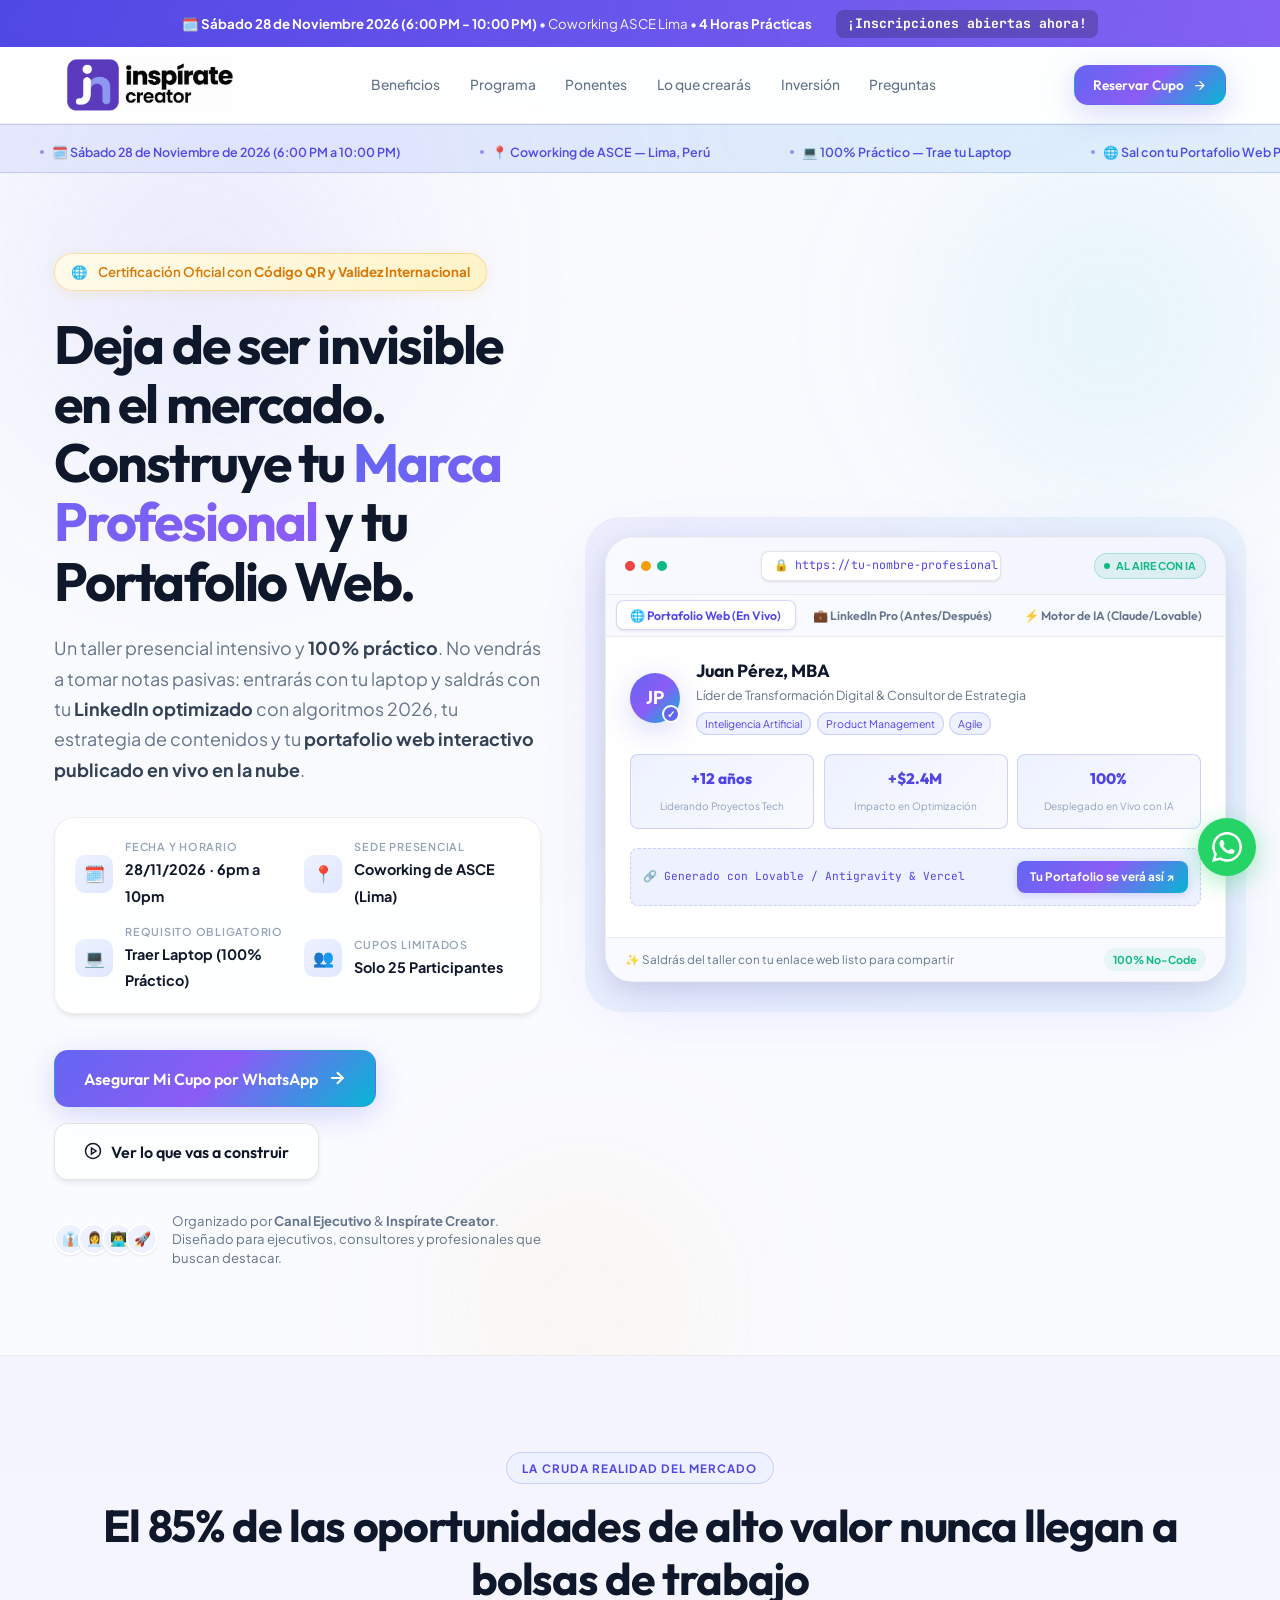
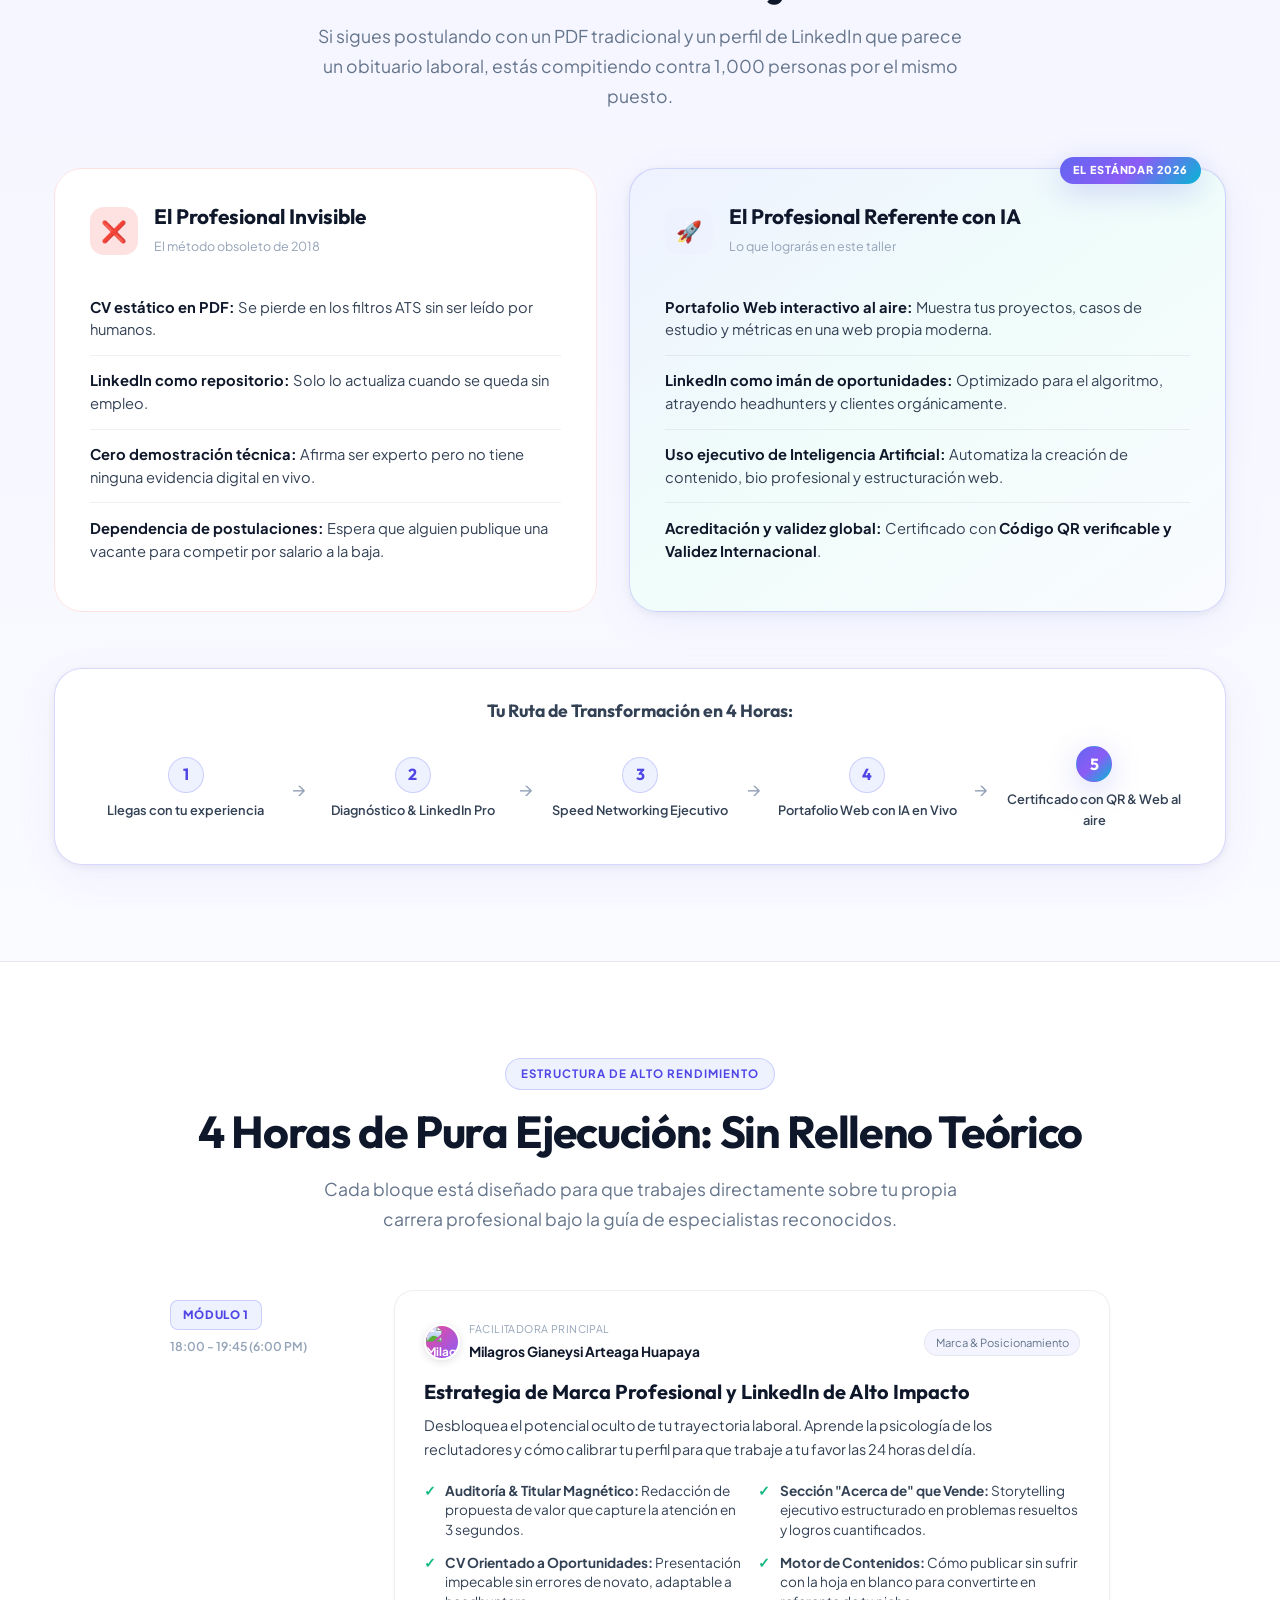
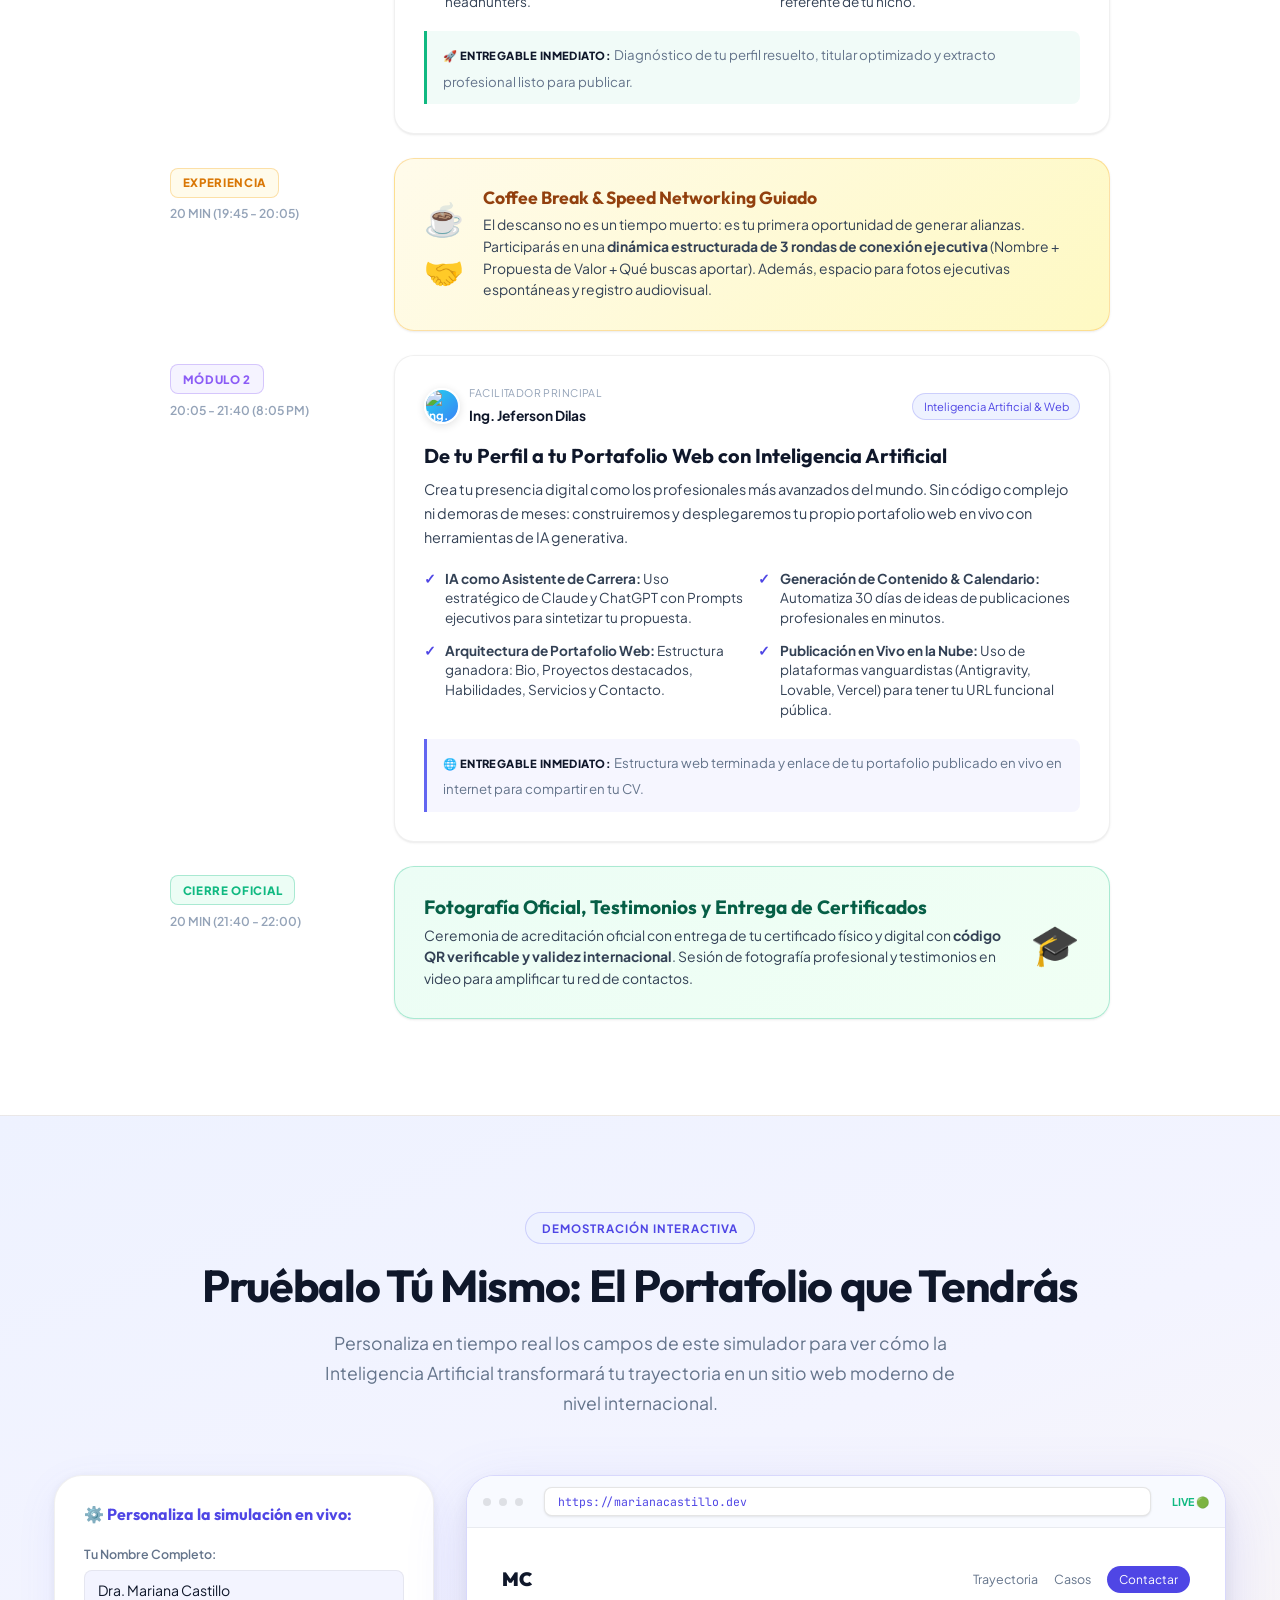
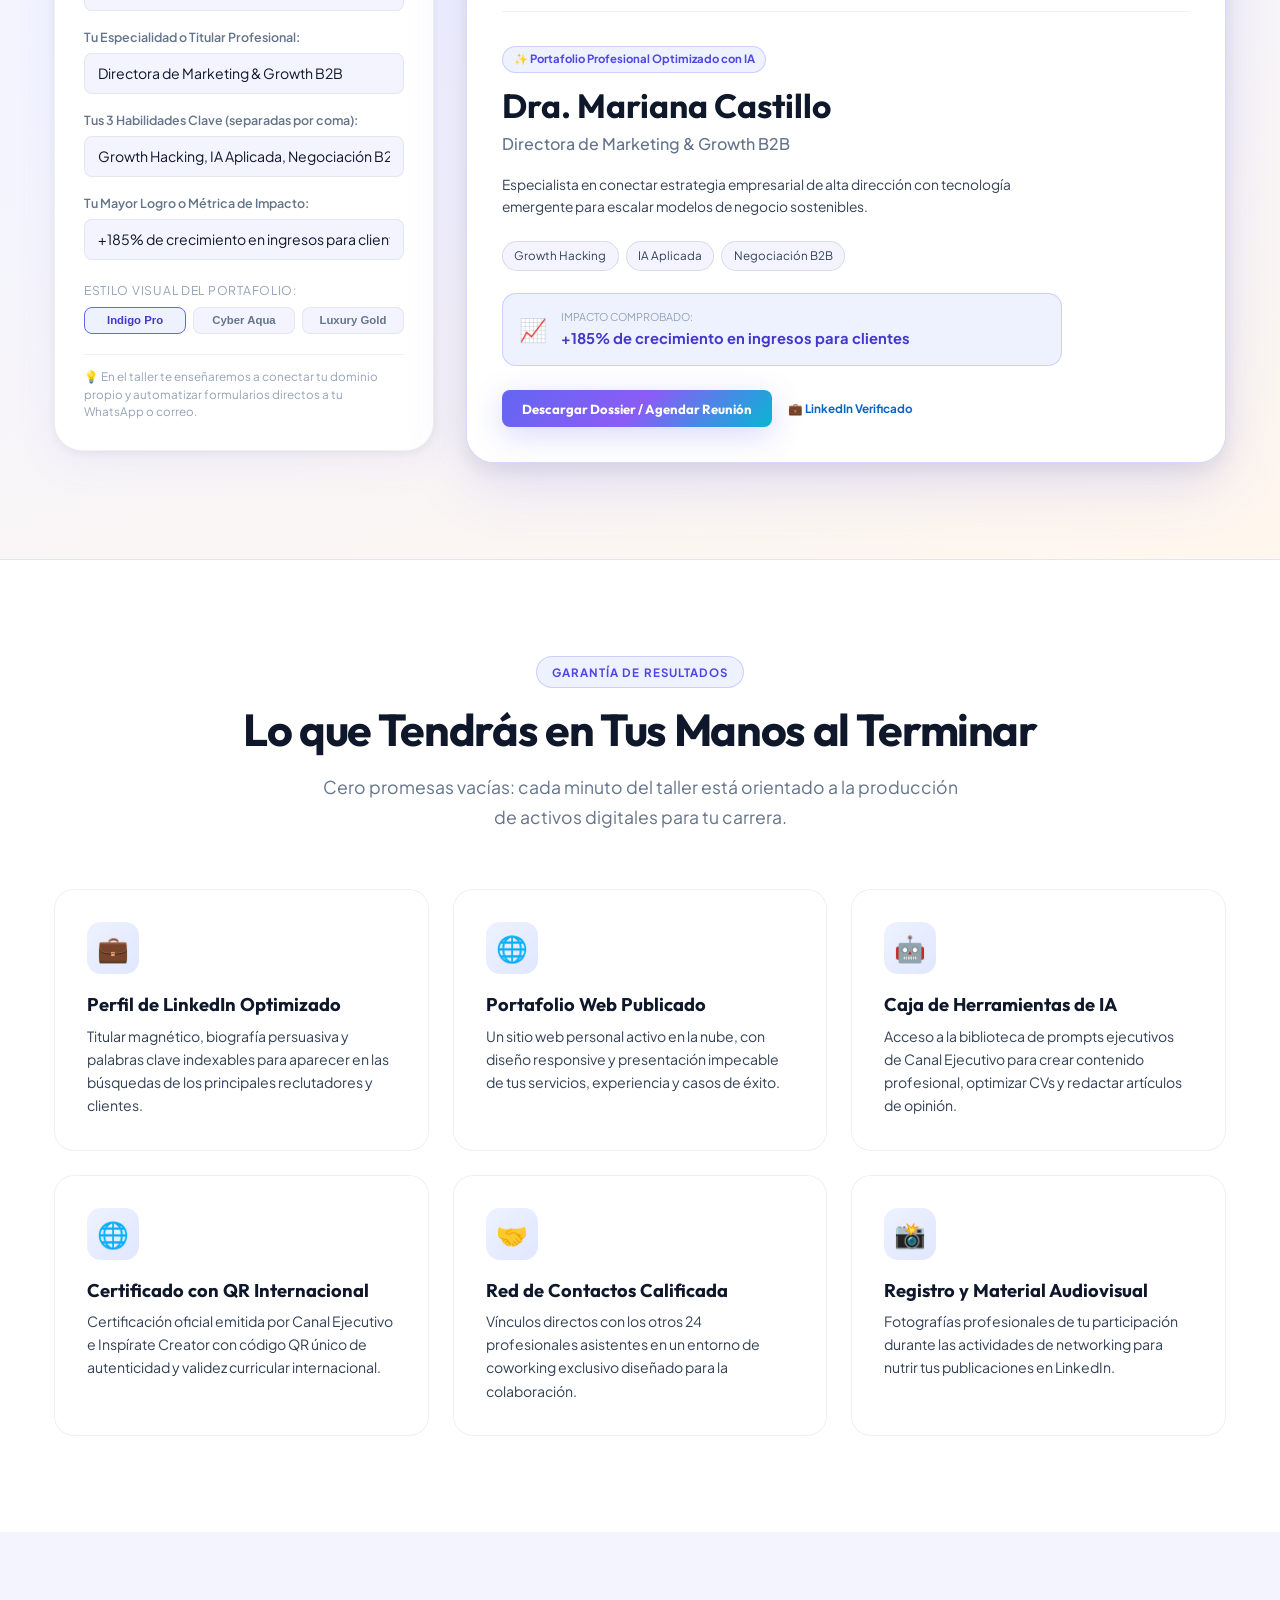
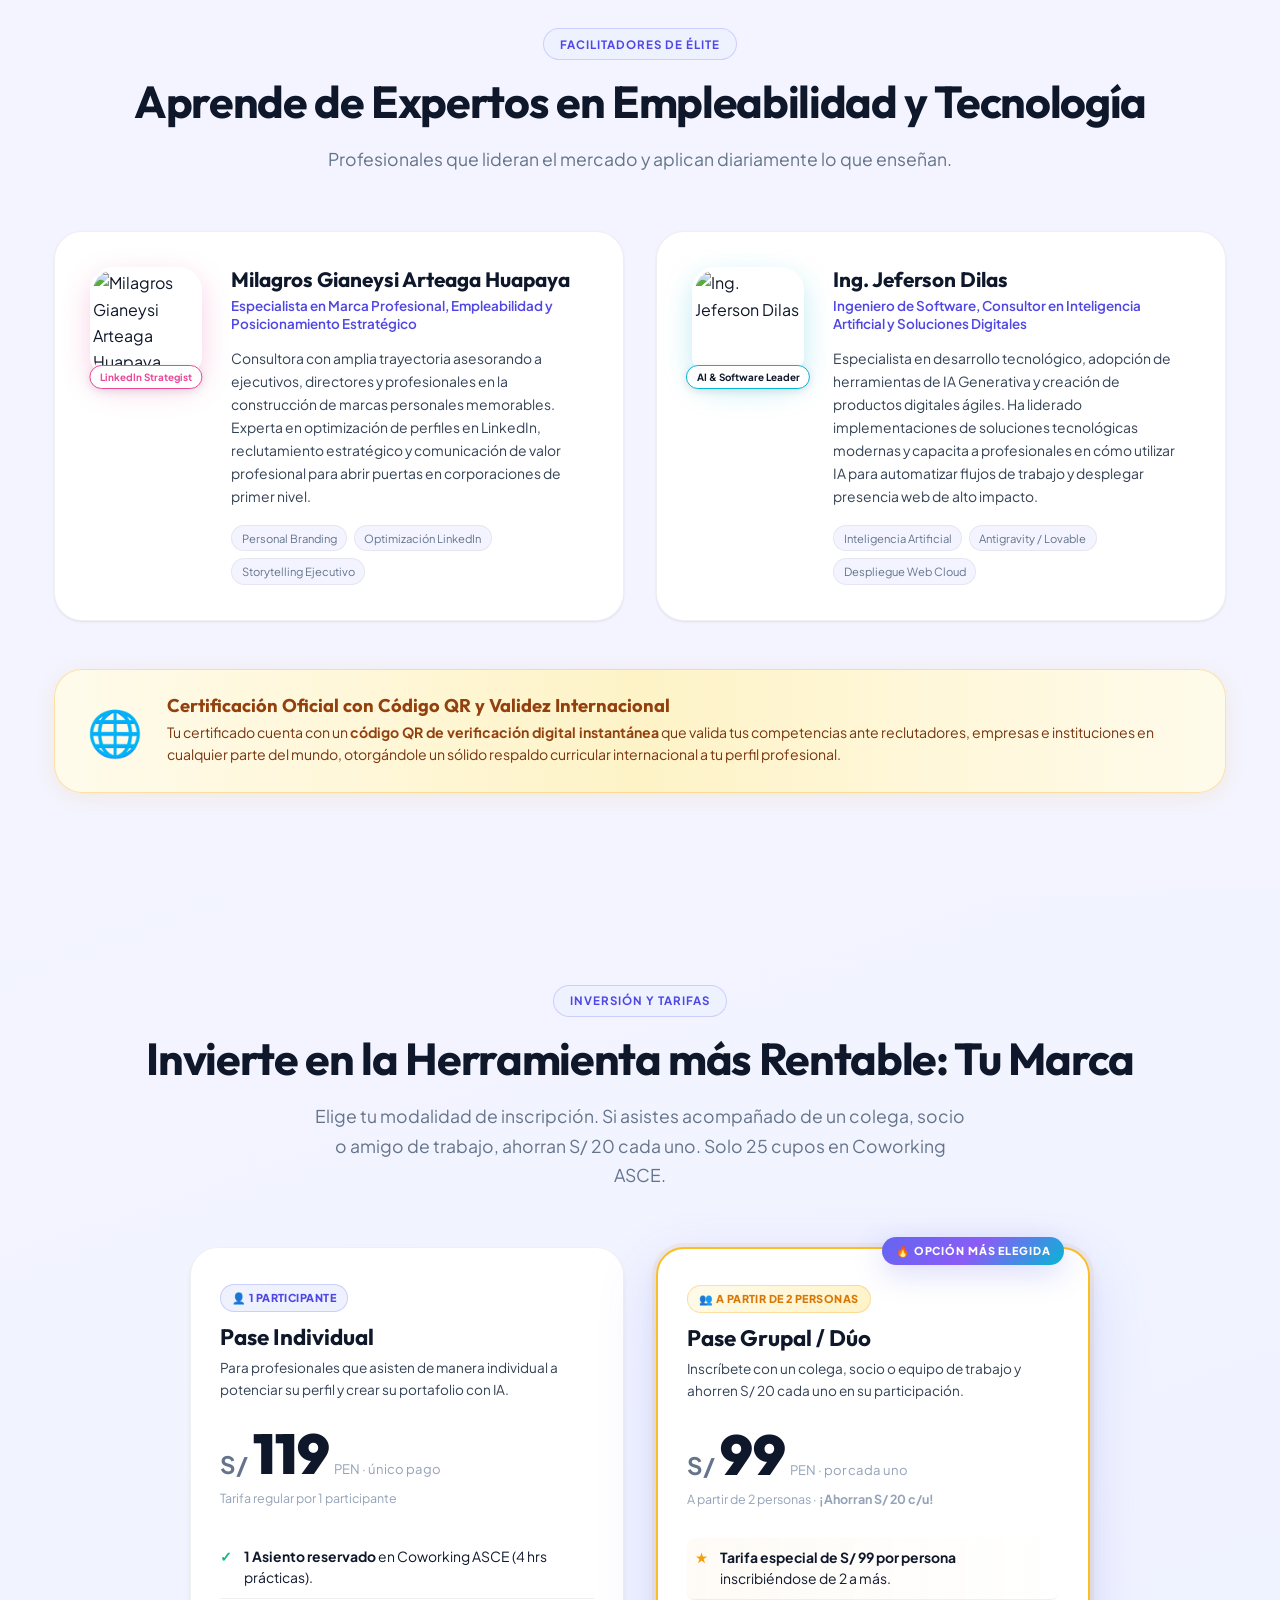
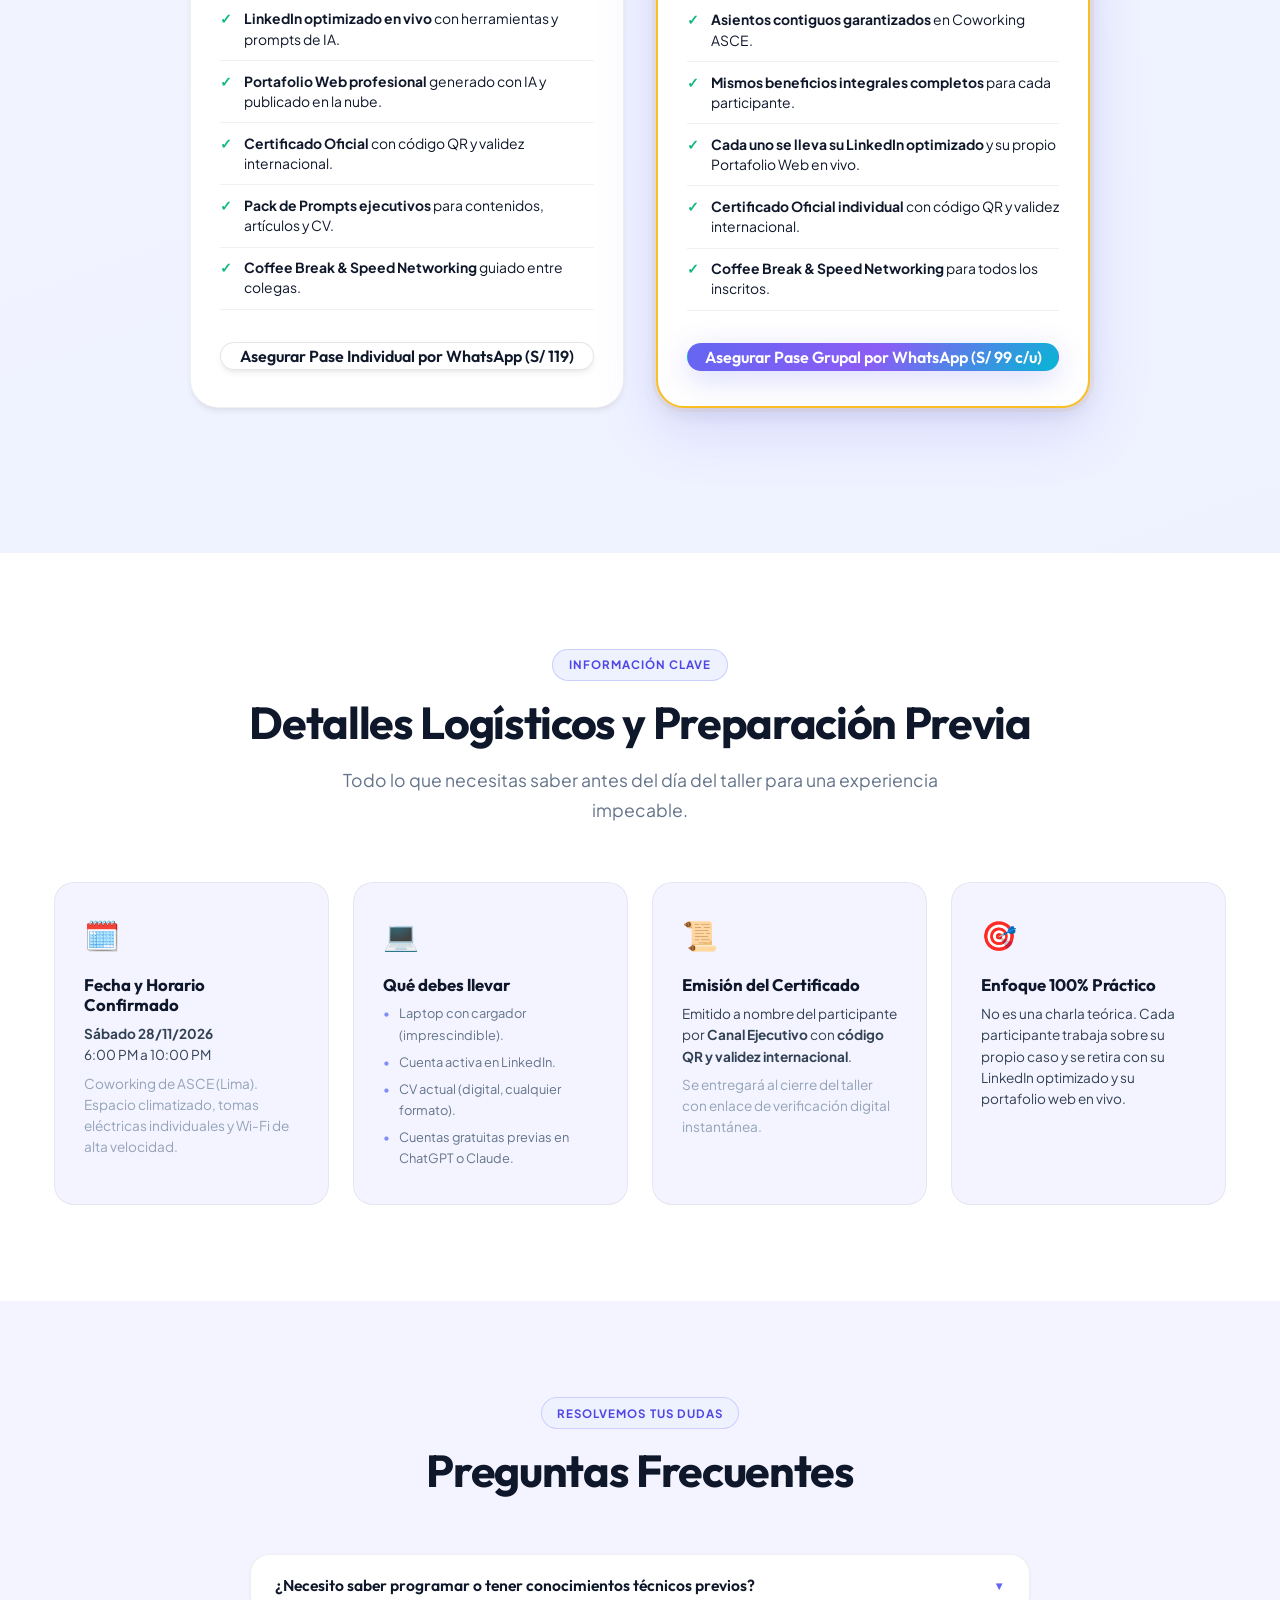
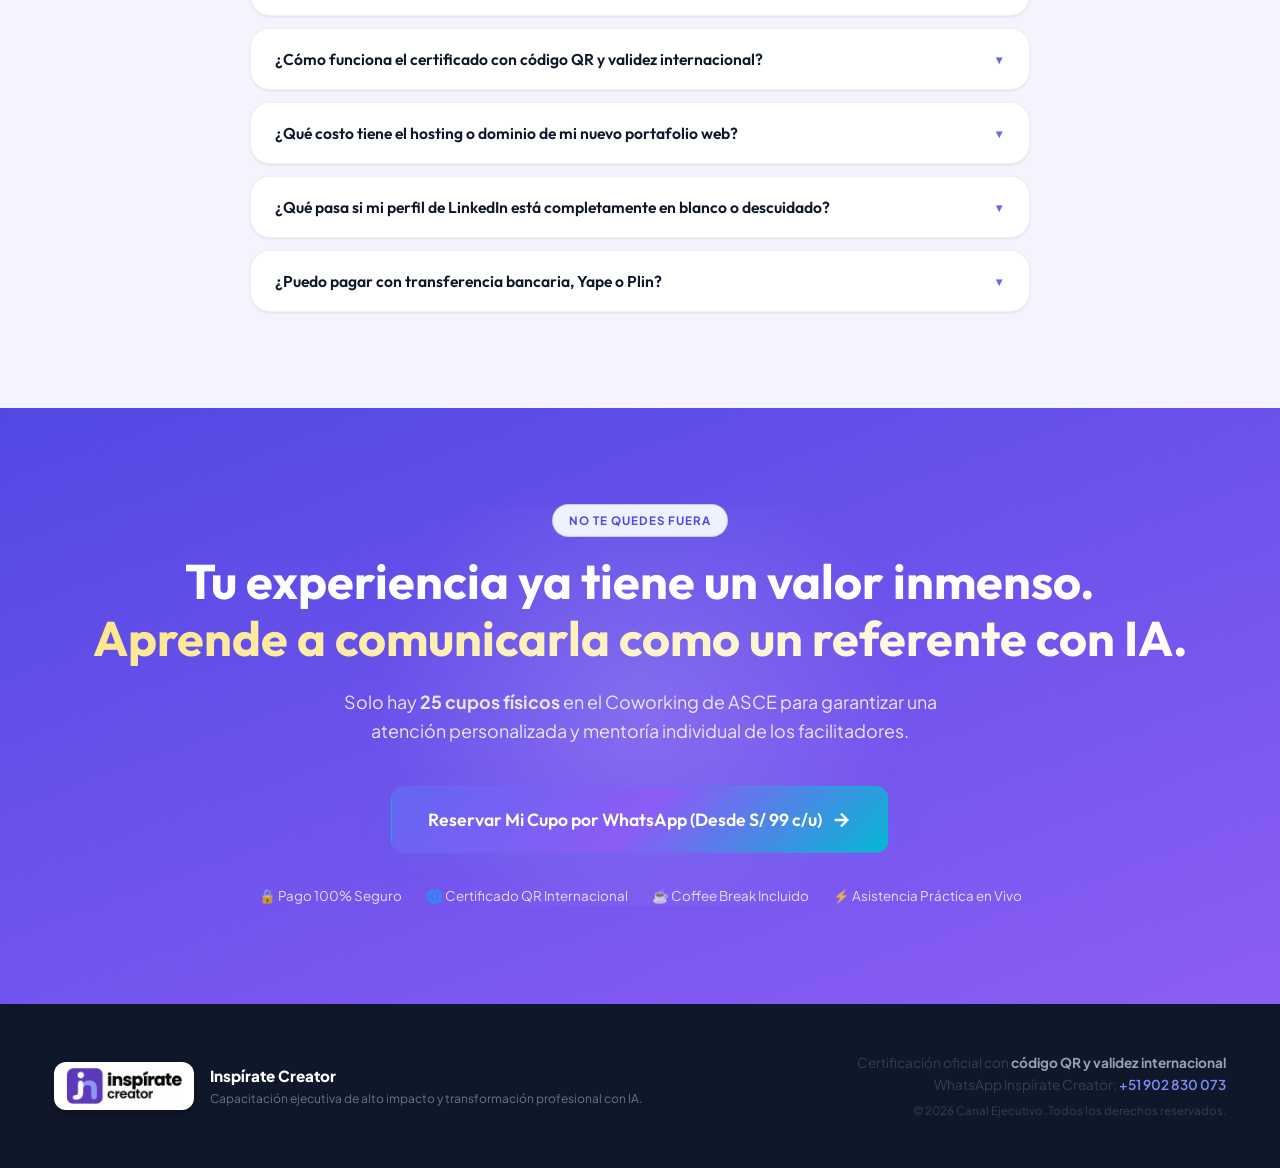
==== commit ae53bd4d: "Actualizacion visual: nuevo logo oficial horizontal, refinamiento de barra superior y ajuste de titu" ====
--- a/index.html
+++ b/index.html
@@ -4,13 +4,13 @@
   <meta charset="UTF-8">
   <meta name="viewport" content="width=device-width, initial-scale=1.0">
   <title>Taller Presencial: Marca Profesional con IA | De LinkedIn a tu Portafolio Web</title>
-  <meta name="description" content="Taller presencial exclusivo de 4 horas prácticas en Lima. Optimiza tu LinkedIn, domina la IA para tu marca y publica tu portafolio web en vivo con certificación respaldada por Fundación San Marcos (UNMSM).">
-  <meta name="keywords" content="taller marca profesional, inteligencia artificial, linkedin profesional, portafolio web con ia, canal ejecutivo, inspirate creator, fundacion san marcos unmsm">
+  <meta name="description" content="Taller presencial exclusivo de 4 horas prácticas en Lima. Optimiza tu LinkedIn, domina la IA para tu marca y publica tu portafolio web en vivo con certificado con código QR y validez internacional.">
+  <meta name="keywords" content="taller marca profesional, inteligencia artificial, linkedin profesional, portafolio web con ia, canal ejecutivo, inspirate creator, certificado qr validez internacional">
   
   <!-- Open Graph / Meta Social -->
   <meta property="og:type" content="website">
   <meta property="og:title" content="Marca Profesional con IA: De LinkedIn a tu Portafolio Web">
-  <meta property="og:description" content="Sal con tu LinkedIn optimizado y tu portafolio web publicado en vivo en solo 4 horas. Con certificación respaldada por Fundación San Marcos (UNMSM).">
+  <meta property="og:description" content="Sal con tu LinkedIn optimizado y tu portafolio web publicado en vivo en solo 4 horas. Con certificado con código QR y validez internacional.">
   <meta property="og:image" content="https://images.unsplash.com/photo-1531482615713-2afd69097998?auto=format&fit=crop&w=1200&q=80">
   
   <!-- Fonts -->
@@ -20,8 +20,8 @@
   
   <link rel="stylesheet" href="styles.css">
 
-  <!-- Favicon SVG inline -->
-  <link rel="icon" type="image/svg+xml" href="data:image/svg+xml,<svg xmlns='http://www.w3.org/2000/svg' viewBox='0 0 32 32'><rect width='32' height='32' rx='8' fill='%230B1120'/><polygon points='16,4 4,10 16,16 28,10' fill='%2338BDF8'/><polyline points='4,22 16,28 28,22' fill='none' stroke='%236366F1' stroke-width='2'/><polyline points='4,16 16,22 28,16' fill='none' stroke='%2338BDF8' stroke-width='1.5' opacity='0.6'/></svg>">
+  <!-- Favicon Oficial Inspírate Creator -->
+  <link rel="icon" type="image/png" href="logo-inspirate-creator.png">
 
   <!-- Schema.org Event Structured Data (SEO) -->
   <script type="application/ld+json">
@@ -29,7 +29,9 @@
     "@context": "https://schema.org",
     "@type": "EducationEvent",
     "name": "Marca Profesional con IA: De LinkedIn a tu Portafolio Web",
-    "description": "Taller presencial intensivo de 4 horas para construir tu marca profesional, optimizar LinkedIn y publicar tu portafolio web con Inteligencia Artificial. Certificación con respaldo de Fundación San Marcos (UNMSM).",
+    "description": "Taller presencial intensivo de 4 horas para construir tu marca profesional, optimizar LinkedIn y publicar tu portafolio web con Inteligencia Artificial. Certificado con código QR y validez internacional.",
+    "startDate": "2026-11-28T18:00:00-05:00",
+    "endDate": "2026-11-28T22:00:00-05:00",
     "eventStatus": "https://schema.org/EventScheduled",
     "eventAttendanceMode": "https://schema.org/OfflineEventAttendanceMode",
     "location": {
@@ -42,12 +44,22 @@
       { "@type": "Organization", "name": "Inspírate Creator" }
     ],
     "offers": [
-      { "@type": "Offer", "name": "Pase Grupal (a partir de 2 personas)", "price": "79", "priceCurrency": "PEN", "availability": "https://schema.org/InStock" },
-      { "@type": "Offer", "name": "Pase Individual (1 persona)", "price": "99", "priceCurrency": "PEN", "availability": "https://schema.org/InStock" }
+      { "@type": "Offer", "name": "Pase Grupal (a partir de 2 personas)", "price": "99", "priceCurrency": "PEN", "availability": "https://schema.org/InStock" },
+      { "@type": "Offer", "name": "Pase Individual (1 persona)", "price": "119", "priceCurrency": "PEN", "availability": "https://schema.org/InStock" }
     ],
     "performer": [
-      { "@type": "Person", "name": "Milagros Gianeysi Arteaga Huapaya", "jobTitle": "Especialista en Marca Profesional y Empleabilidad" },
-      { "@type": "Person", "name": "Jeferson Dilas", "jobTitle": "Ingeniero de Software y Consultor en Inteligencia Artificial" }
+      {
+        "@type": "Person",
+        "name": "Milagros Gianeysi Arteaga Huapaya",
+        "jobTitle": "Especialista en Marca Profesional y Empleabilidad",
+        "image": "https://res.cloudinary.com/dqcp8rmuz/image/upload/v1791318657/21057300-1_o1ald6.jpg"
+      },
+      {
+        "@type": "Person",
+        "name": "Jeferson Dilas",
+        "jobTitle": "Ingeniero de Software y Consultor en Inteligencia Artificial",
+        "image": "https://res.cloudinary.com/dqcp8rmuz/image/upload/v1791318658/Retrato_corporativo_en_oficina_moderna_sjjw5g.png"
+      }
     ]
   }
   </script>
@@ -57,11 +69,8 @@
   <!-- Top Urgency Banner -->
   <div class="top-announcement-bar" id="announcementBar">
     <div class="container announcement-inner">
-      <div class="announcement-badge">
-        <span class="pulse-dot"></span> ÚLTIMOS CUPOS DISPONIBLES
-      </div>
       <p class="announcement-text">
-        🏛️ <strong>Taller Presencial Exclusivo:</strong> Certificación Oficial con Respaldo de la <strong>Fundación San Marcos (UNMSM)</strong>
+        🗓️ <strong>Sábado 28 de Noviembre 2026 (6:00 PM - 10:00 PM)</strong> &bull; Coworking ASCE Lima &bull; <strong>4 Horas Prácticas</strong>
       </p>
       <div class="countdown-mini" id="heroCountdown">
         <span class="cd-item"><strong id="cdDays">05</strong>d</span>:
@@ -69,7 +78,6 @@
         <span class="cd-item"><strong id="cdMinutes">32</strong>m</span>:
         <span class="cd-item"><strong id="cdSeconds">18</strong>s</span>
       </div>
-      <a href="#precios" class="announcement-cta" id="topBarCta">Asegurar Cupo</a>
     </div>
   </div>
 
@@ -77,27 +85,9 @@
   <header class="site-header" id="siteHeader">
     <div class="header-container">
       <div class="brand-group">
-        <a href="#" class="brand-logo" id="brandLogo">
-          <div class="logo-mark">
-            <svg width="24" height="24" viewBox="0 0 24 24" fill="none" stroke="currentColor" stroke-width="2.2" stroke-linecap="round" stroke-linejoin="round">
-              <polygon points="12 2 2 7 12 12 22 7 12 2"></polygon>
-              <polyline points="2 17 12 22 22 17"></polyline>
-              <polyline points="2 12 12 17 22 12"></polyline>
-            </svg>
-          </div>
-          <div class="logo-text">
-            <span class="logo-title">CANAL EJECUTIVO</span>
-            <span class="logo-sub">& INSPÍRATE CREATOR</span>
-          </div>
+        <a href="#" class="brand-logo" id="brandLogo" aria-label="Inspírate Creator">
+          <img src="logo-inspirate-creator.png" alt="Inspírate Creator" class="site-logo-img">
         </a>
-
-        <div class="institution-pill" id="unmsmBadge">
-          <svg width="15" height="15" viewBox="0 0 24 24" fill="none" stroke="#F59E0B" stroke-width="2.2" stroke-linecap="round" stroke-linejoin="round">
-            <circle cx="12" cy="8" r="6"></circle>
-            <path d="M15.477 12.89 17 22l-5-3-5 3 1.523-9.11"></path>
-          </svg>
-          <span>Respaldo <strong>Fundación San Marcos</strong></span>
-        </div>
       </div>
 
       <nav class="nav-menu" id="navMenu">
@@ -110,10 +100,10 @@
       </nav>
 
       <div class="header-actions">
-        <button class="btn btn-primary btn-sm header-cta" id="headerCtaBtn" onclick="openRegistrationModal('promocional')">
+        <a href="https://wa.me/51902830073?text=Hola%20Insp%C3%ADrate%20Creator%2C%20deseo%20asegurar%20mi%20cupo%20para%20el%20Taller%20Presencial%20Marca%20con%20IA%20del%2028%2F11%2F2026" target="_blank" class="btn btn-primary btn-sm header-cta" id="headerCtaBtn">
           Reservar Cupo
           <svg width="15" height="15" viewBox="0 0 24 24" fill="none" stroke="currentColor" stroke-width="2"><path d="M5 12h14M12 5l7 7-7 7"/></svg>
-        </button>
+        </a>
         <button class="mobile-toggle" id="mobileToggle" aria-label="Abrir Menú">
           <span></span><span></span><span></span>
         </button>
@@ -124,7 +114,7 @@
   <!-- TICKER STRIP -->
   <div class="ticker-strip" aria-hidden="true">
     <div class="ticker-track">
-      <span class="ticker-item"><span class="ticker-dot"></span>🏛️ Certificado por Fundación San Marcos (UNMSM)</span>
+      <span class="ticker-item"><span class="ticker-dot"></span>🗓️ Sábado 28 de Noviembre de 2026 (6:00 PM a 10:00 PM)</span>
       <span class="ticker-item"><span class="ticker-dot"></span>📍 Coworking de ASCE &mdash; Lima, Perú</span>
       <span class="ticker-item"><span class="ticker-dot"></span>💻 100% Práctico &mdash; Trae tu Laptop</span>
       <span class="ticker-item"><span class="ticker-dot"></span>🌐 Sal con tu Portafolio Web Publicado en Vivo</span>
@@ -133,7 +123,7 @@
       <span class="ticker-item"><span class="ticker-dot"></span>☕ Speed Networking Ejecutivo Incluido</span>
       <span class="ticker-item"><span class="ticker-dot"></span>👥 Solo 25 Cupos Disponibles</span>
       <!-- Duplicate for seamless loop -->
-      <span class="ticker-item"><span class="ticker-dot"></span>🏛️ Certificado por Fundación San Marcos (UNMSM)</span>
+      <span class="ticker-item"><span class="ticker-dot"></span>🗓️ Sábado 28 de Noviembre de 2026 (6:00 PM a 10:00 PM)</span>
       <span class="ticker-item"><span class="ticker-dot"></span>📍 Coworking de ASCE &mdash; Lima, Perú</span>
       <span class="ticker-item"><span class="ticker-dot"></span>💻 100% Práctico &mdash; Trae tu Laptop</span>
       <span class="ticker-item"><span class="ticker-dot"></span>🌐 Sal con tu Portafolio Web Publicado en Vivo</span>
@@ -157,12 +147,12 @@
         <div class="hero-content">
           <!-- Institutional Tag -->
           <div class="hero-badge">
-            <span class="hero-badge-icon">🏛️</span>
-            <span class="hero-badge-text">Certificación Oficial con Respaldo de <strong>Fundación San Marcos (UNMSM)</strong></span>
+            <span class="hero-badge-icon">🌐</span>
+            <span class="hero-badge-text">Certificación Oficial con <strong>Código QR y Validez Internacional</strong></span>
           </div>
 
           <h1 class="hero-title">
-            Deja de ser invisible en el mercado. Construye tu <span class="gradient-text">Marca Profesional</span> y tu <span class="gradient-text-alt">Portafolio Web con IA</span> en 4 horas.
+            Deja de ser invisible en el mercado. Construye tu <span class="gradient-text">Marca Profesional</span> y tu <span class="gradient-text-alt">Portafolio Web</span>.
           </h1>
 
           <p class="hero-subtitle">
@@ -171,25 +161,25 @@
 
           <!-- Key Event Meta Chips -->
           <div class="event-meta-grid">
+            <div class="meta-item">
+              <div class="meta-icon">🗓️</div>
+              <div>
+                <span class="meta-label">Fecha y Horario</span>
+                <strong class="meta-val">28/11/2026 · 6pm a 10pm</strong>
+              </div>
+            </div>
             <div class="meta-item">
               <div class="meta-icon">📍</div>
               <div>
                 <span class="meta-label">Sede Presencial</span>
-                <strong class="meta-val">Coworking de ASCE</strong>
-              </div>
-            </div>
-            <div class="meta-item">
-              <div class="meta-icon">⏱️</div>
-              <div>
-                <span class="meta-label">Inmersión Práctica</span>
-                <strong class="meta-val">4 Horas + Speed Networking</strong>
+                <strong class="meta-val">Coworking de ASCE (Lima)</strong>
               </div>
             </div>
             <div class="meta-item">
               <div class="meta-icon">💻</div>
               <div>
                 <span class="meta-label">Requisito Obligatorio</span>
-                <strong class="meta-val">Traer Laptop (100% Hands-on)</strong>
+                <strong class="meta-val">Traer Laptop (100% Práctico)</strong>
               </div>
             </div>
             <div class="meta-item">
@@ -203,10 +193,10 @@
 
           <!-- Hero CTAs -->
           <div class="hero-cta-group">
-            <button class="btn btn-primary btn-lg pulse-hover" id="heroMainCta" onclick="openRegistrationModal('promocional')">
-              <span>Asegurar Mi Cupo Presencial</span>
+            <a href="https://wa.me/51902830073?text=Hola%20Insp%C3%ADrate%20Creator%2C%20deseo%20asegurar%20mi%20cupo%20presencial%20para%20el%20Taller%20Marca%20Profesional%20con%20IA%20del%2028%2F11%2F2026" target="_blank" class="btn btn-primary btn-lg pulse-hover" id="heroMainCta">
+              <span>Asegurar Mi Cupo por WhatsApp</span>
               <svg width="20" height="20" viewBox="0 0 24 24" fill="none" stroke="currentColor" stroke-width="2.5"><path d="M5 12h14M12 5l7 7-7 7"/></svg>
-            </button>
+            </a>
             <a href="#simulador" class="btn btn-secondary btn-lg" id="heroSecondaryCta">
               <svg width="18" height="18" viewBox="0 0 24 24" fill="none" stroke="currentColor" stroke-width="2"><circle cx="12" cy="12" r="10"></circle><polygon points="10 8 16 12 10 16 10 8"></polygon></svg>
               Ver lo que vas a construir
@@ -288,7 +278,7 @@
 
                   <div class="sim-cta-box">
                     <span class="sim-url-tag">🔗 Generado con Lovable / Antigravity & Vercel</span>
-                    <button class="sim-btn" onclick="openRegistrationModal('promocional')">Tu Portafolio se verá así ↗</button>
+                    <a href="https://wa.me/51902830073?text=Hola%20Insp%C3%ADrate%20Creator%2C%20prob%C3%A9%20el%20simulador%20y%20quiero%20construir%20mi%20portafolio%20web%20en%20el%20taller%20del%2028%2F11%2F2026" target="_blank" class="sim-btn" style="text-decoration:none;display:inline-block;">Tu Portafolio se verá así ↗</a>
                   </div>
                 </div>
               </div>
@@ -401,7 +391,7 @@
                 <strong>Uso ejecutivo de Inteligencia Artificial:</strong> Automatiza la creación de contenido, bio profesional y estructuración web.
               </li>
               <li>
-                <strong>Autoridad y respaldo académico:</strong> Certificado de prestigio por la <strong>Fundación San Marcos (UNMSM)</strong>.
+                <strong>Acreditación y validez global:</strong> Certificado con <strong>Código QR verificable y Validez Internacional</strong>.
               </li>
             </ul>
           </div>
@@ -433,7 +423,7 @@
             <div class="j-arrow">→</div>
             <div class="j-step highlight">
               <div class="j-num">5</div>
-              <span class="j-txt">Certificación UNMSM & Web al aire</span>
+              <span class="j-txt">Certificado con QR & Web al aire</span>
             </div>
           </div>
         </div>
@@ -457,12 +447,14 @@
           <div class="timeline-block" id="bloque1">
             <div class="timeline-time">
               <span class="time-badge">MÓDULO 1</span>
-              <span class="time-duration">2 HORAS (09:00 - 11:00)</span>
+              <span class="time-duration">18:00 - 19:45 (6:00 PM)</span>
             </div>
             <div class="timeline-card">
               <div class="card-speaker-header">
                 <div class="speaker-chip">
-                  <div class="speaker-avatar-tiny">MG</div>
+                  <div class="speaker-avatar-tiny">
+                    <img src="https://res.cloudinary.com/dqcp8rmuz/image/upload/v1791318657/21057300-1_o1ald6.jpg" alt="Milagros Gianeysi Arteaga Huapaya" loading="lazy">
+                  </div>
                   <div>
                     <span class="speaker-role">Facilitadora Principal</span>
                     <strong class="speaker-name">Milagros Gianeysi Arteaga Huapaya</strong>
@@ -513,7 +505,7 @@
           <div class="timeline-block break-block" id="networkingBreak">
             <div class="timeline-time">
               <span class="time-badge break">EXPERIENCIA</span>
-              <span class="time-duration">20 MINUTOS (11:00 - 11:20)</span>
+              <span class="time-duration">20 MIN (19:45 - 20:05)</span>
             </div>
             <div class="timeline-card break-card">
               <div class="break-content">
@@ -532,12 +524,14 @@
           <div class="timeline-block" id="bloque2">
             <div class="timeline-time">
               <span class="time-badge ai">MÓDULO 2</span>
-              <span class="time-duration">2 HORAS (11:20 - 13:20)</span>
+              <span class="time-duration">20:05 - 21:40 (8:05 PM)</span>
             </div>
             <div class="timeline-card ai-card">
               <div class="card-speaker-header">
                 <div class="speaker-chip">
-                  <div class="speaker-avatar-tiny tech">JD</div>
+                  <div class="speaker-avatar-tiny tech">
+                    <img src="https://res.cloudinary.com/dqcp8rmuz/image/upload/v1791318658/Retrato_corporativo_en_oficina_moderna_sjjw5g.png" alt="Ing. Jeferson Dilas" loading="lazy">
+                  </div>
                   <div>
                     <span class="speaker-role">Facilitador Principal</span>
                     <strong class="speaker-name">Ing. Jeferson Dilas</strong>
@@ -588,14 +582,14 @@
           <div class="timeline-block" id="bloque3">
             <div class="timeline-time">
               <span class="time-badge cert">CIERRE OFICIAL</span>
-              <span class="time-duration">40 MINUTOS (13:20 - 14:00)</span>
+              <span class="time-duration">20 MIN (21:40 - 22:00)</span>
             </div>
             <div class="timeline-card cert-card">
               <div class="cert-block-header">
                 <div>
                   <h4 class="cert-title">Fotografía Oficial, Testimonios y Entrega de Certificados</h4>
                   <p class="cert-desc">
-                    Ceremonia protocolar de acreditación con respaldo de la <strong>Fundación San Marcos de la Universidad Nacional Mayor de San Marcos (UNMSM)</strong>. Sesión de fotografía profesional y testimonios en video para amplificar tu red de contactos.
+                    Ceremonia de acreditación oficial con entrega de tu certificado físico y digital con <strong>código QR verificable y validez internacional</strong>. Sesión de fotografía profesional y testimonios en video para amplificar tu red de contactos.
                   </p>
                 </div>
                 <div class="seal-icon">🎓</div>
@@ -752,10 +746,10 @@
           </div>
 
           <div class="deliv-card">
-            <div class="deliv-icon">🏛️</div>
-            <h3 class="deliv-card-title">Certificado Oficial UNMSM</h3>
+            <div class="deliv-icon">🌐</div>
+            <h3 class="deliv-card-title">Certificado con QR Internacional</h3>
             <p class="deliv-card-desc">
-              Certificación respaldada por la Fundación San Marcos de la Universidad Nacional Mayor de San Marcos (UNMSM), que añade alto prestigio a tu perfil.
+              Certificación oficial emitida por Canal Ejecutivo e Inspírate Creator con código QR único de autenticidad y validez curricular internacional.
             </p>
           </div>
 
@@ -793,8 +787,8 @@
           <!-- Speaker 1 -->
           <div class="speaker-card">
             <div class="speaker-image-wrap">
-              <div class="speaker-placeholder-img">
-                <span class="speaker-initials">MG</span>
+              <div class="speaker-img-container">
+                <img src="https://res.cloudinary.com/dqcp8rmuz/image/upload/v1791318657/21057300-1_o1ald6.jpg" alt="Milagros Gianeysi Arteaga Huapaya" class="speaker-photo" loading="lazy">
                 <span class="speaker-floating-badge">LinkedIn Strategist</span>
               </div>
             </div>
@@ -815,8 +809,8 @@
           <!-- Speaker 2 -->
           <div class="speaker-card">
             <div class="speaker-image-wrap">
-              <div class="speaker-placeholder-img tech">
-                <span class="speaker-initials">JD</span>
+              <div class="speaker-img-container">
+                <img src="https://res.cloudinary.com/dqcp8rmuz/image/upload/v1791318658/Retrato_corporativo_en_oficina_moderna_sjjw5g.png" alt="Ing. Jeferson Dilas" class="speaker-photo tech" loading="lazy">
                 <span class="speaker-floating-badge tech">AI & Software Leader</span>
               </div>
             </div>
@@ -838,12 +832,12 @@
         <!-- Endorsement banner -->
         <div class="institutional-endorsement-banner">
           <div class="endorsement-logo">
-            <span class="unmsm-shield">🏛️</span>
+            <span class="qr-shield">🌐</span>
           </div>
           <div class="endorsement-content">
-            <h4>Certificación con Respaldo de la Fundación San Marcos</h4>
+            <h4>Certificación Oficial con Código QR y Validez Internacional</h4>
             <p>
-              La <strong>Universidad Nacional Mayor de San Marcos (Decana de América)</strong>, a través de su Fundación San Marcos, brinda el respaldo académico a este taller, otorgando a los participantes un certificado con valor curricular y reconocimiento nacional e internacional.
+              Tu certificado cuenta con un <strong>código QR de verificación digital instantánea</strong> que valida tus competencias ante reclutadores, empresas e instituciones en cualquier parte del mundo, otorgándole un sólido respaldo curricular internacional a tu perfil profesional.
             </p>
           </div>
         </div>
@@ -864,7 +858,7 @@
         </div>
 
         <div class="pricing-grid">
-          <!-- PLAN 1: PASE INDIVIDUAL (S/ 99) -->
+          <!-- PLAN 1: PASE INDIVIDUAL (S/ 119) -->
           <div class="pricing-card">
             <div class="card-tier-header">
               <span class="badge-tier-pill regular">👤 1 PARTICIPANTE</span>
@@ -874,7 +868,7 @@
             
             <div class="tier-price-box">
               <span class="currency-symbol">S/</span>
-              <span class="price-val">99</span>
+              <span class="price-val">119</span>
               <span class="price-period">PEN · único pago</span>
             </div>
             <div class="early-bird-tag">Tarifa regular por 1 participante</div>
@@ -894,7 +888,7 @@
               </li>
               <li>
                 <span class="f-check">✓</span>
-                <span><strong>Certificado Oficial</strong> con respaldo de Fundación San Marcos (UNMSM).</span>
+                <span><strong>Certificado Oficial</strong> con código QR y validez internacional.</span>
               </li>
               <li>
                 <span class="f-check">✓</span>
@@ -906,12 +900,12 @@
               </li>
             </ul>
 
-            <button class="btn btn-secondary btn-block" onclick="openRegistrationModal('individual')">
-              Asegurar Pase Individual (S/ 99)
-            </button>
-          </div>
-
-          <!-- PLAN 2: PASE GRUPAL (S/ 79 C/U - A PARTIR DE 2) -->
+            <a href="https://wa.me/51902830073?text=Hola%20Insp%C3%ADrate%20Creator%2C%20deseo%20inscribirme%20al%20Taller%20Marca%20Profesional%20con%20IA%20del%2028%2F11%2F2026%20con%20el%20Pase%20Individual%20(S%2F%20119).%20%C2%BFMe%20brindan%20los%20datos%20de%20pago%3F" target="_blank" class="btn btn-secondary btn-block">
+              Asegurar Pase Individual por WhatsApp (S/ 119)
+            </a>
+          </div>
+
+          <!-- PLAN 2: PASE GRUPAL (S/ 99 C/U - A PARTIR DE 2) -->
           <div class="pricing-card popular">
             <div class="popular-ribbon">🔥 OPCIÓN MÁS ELEGIDA</div>
             
@@ -923,7 +917,7 @@
             
             <div class="tier-price-box">
               <span class="currency-symbol">S/</span>
-              <span class="price-val">79</span>
+              <span class="price-val">99</span>
               <span class="price-period">PEN · por cada uno</span>
             </div>
             <div class="early-bird-tag">A partir de 2 personas · <strong style="color:var(--emerald-600)">¡Ahorran S/ 20 c/u!</strong></div>
@@ -931,7 +925,7 @@
             <ul class="tier-features">
               <li class="vip-highlight">
                 <span class="f-check gold">★</span>
-                <span><strong>Tarifa especial de S/ 79 por persona</strong> inscribiéndose de 2 a más.</span>
+                <span><strong>Tarifa especial de S/ 99 por persona</strong> inscribiéndose de 2 a más.</span>
               </li>
               <li>
                 <span class="f-check">✓</span>
@@ -947,7 +941,7 @@
               </li>
               <li>
                 <span class="f-check">✓</span>
-                <span><strong>Certificado Oficial individual</strong> respaldado por Fundación San Marcos (UNMSM).</span>
+                <span><strong>Certificado Oficial individual</strong> con código QR y validez internacional.</span>
               </li>
               <li>
                 <span class="f-check">✓</span>
@@ -955,9 +949,9 @@
               </li>
             </ul>
 
-            <button class="btn btn-primary btn-block pulse-hover" onclick="openRegistrationModal('grupal')">
-              Asegurar Pase Grupal (S/ 79 c/u)
-            </button>
+            <a href="https://wa.me/51902830073?text=Hola%20Insp%C3%ADrate%20Creator%2C%20deseamos%20inscribirnos%20al%20Taller%20Marca%20Profesional%20con%20IA%20del%2028%2F11%2F2026%20con%20el%20Pase%20Grupal%20(S%2F%2099%20c%2Fu).%20%C2%BFMe%20brindan%20los%20datos%20de%20pago%3F" target="_blank" class="btn btn-primary btn-block pulse-hover">
+              Asegurar Pase Grupal por WhatsApp (S/ 99 c/u)
+            </a>
           </div>
         </div>
 
@@ -979,10 +973,10 @@
 
         <div class="logistics-grid">
           <div class="log-card">
-            <div class="log-icon">📍</div>
-            <h4>Ubicación Estratégica</h4>
-            <p><strong>Coworking de ASCE</strong></p>
-            <p class="log-subtext">Espacio moderno climatizado, tomas eléctricas individuales y red Wi-Fi de alta velocidad dedicada al taller.</p>
+            <div class="log-icon">🗓️</div>
+            <h4>Fecha y Horario Confirmado</h4>
+            <p><strong>Sábado 28/11/2026</strong><br>6:00 PM a 10:00 PM</p>
+            <p class="log-subtext">Coworking de ASCE (Lima). Espacio climatizado, tomas eléctricas individuales y Wi-Fi de alta velocidad.</p>
           </div>
 
           <div class="log-card">
@@ -999,8 +993,8 @@
           <div class="log-card">
             <div class="log-icon">📜</div>
             <h4>Emisión del Certificado</h4>
-            <p>Emitido a nombre del participante por <strong>Canal Ejecutivo</strong> con el respaldo oficial de <strong>Fundación San Marcos (UNMSM)</strong>.</p>
-            <p class="log-subtext">Se entregará al cierre del taller tras validar tus avances.</p>
+            <p>Emitido a nombre del participante por <strong>Canal Ejecutivo</strong> con <strong>código QR y validez internacional</strong>.</p>
+            <p class="log-subtext">Se entregará al cierre del taller con enlace de verificación digital instantánea.</p>
           </div>
 
           <div class="log-card">
@@ -1035,11 +1029,11 @@
           <!-- Item 2 -->
           <div class="faq-item">
             <button class="faq-question" onclick="toggleFaq(this)">
-              <span>¿Cómo funciona el respaldo de la Fundación San Marcos (UNMSM)?</span>
+              <span>¿Cómo funciona el certificado con código QR y validez internacional?</span>
               <span class="faq-arrow">▼</span>
             </button>
             <div class="faq-answer">
-              <p>El taller cuenta con el auspicio académico de la Fundación San Marcos de la Universidad Nacional Mayor de San Marcos. El certificado físico y digital emitido al culminar el evento consigna este respaldo institucional, otorgándole alto valor curricular ante empleadores e instituciones.</p>
+              <p>Cada certificado emitido incluye un código QR único e infalsificable. Al escanearlo, cualquier reclutador o empresa en el mundo puede verificar en tiempo real tu acreditación, temario cursado y competencias adquiridas, garantizando validez y reconocimiento profesional internacional.</p>
             </div>
           </div>
 
@@ -1094,15 +1088,15 @@
         </p>
 
         <div class="final-cta-buttons">
-          <button class="btn btn-primary btn-xl pulse-hover" onclick="openRegistrationModal('grupal')">
-            Reservar Mi Cupo Ahora (Desde S/ 79 c/u)
+          <a href="https://wa.me/51902830073?text=Hola%20Insp%C3%ADrate%20Creator%2C%20deseo%20asegurar%20mi%20cupo%20para%20el%20Taller%20Marca%20Profesional%20con%20IA%20del%2028%2F11%2F2026.%20%C2%BFQuedan%20cupos%20disponibles%3F" target="_blank" class="btn btn-primary btn-xl pulse-hover">
+            Reservar Mi Cupo por WhatsApp (Desde S/ 99 c/u)
             <svg width="22" height="22" viewBox="0 0 24 24" fill="none" stroke="currentColor" stroke-width="2.5"><path d="M5 12h14M12 5l7 7-7 7"/></svg>
-          </button>
+          </a>
         </div>
 
         <div class="final-badges">
           <span>🔒 Pago 100% Seguro</span>
-          <span>🏛️ Respaldo Fundación San Marcos</span>
+          <span>🌐 Certificado QR Internacional</span>
           <span>☕ Coffee Break Incluido</span>
           <span>⚡ Asistencia Práctica en Vivo</span>
         </div>
@@ -1114,91 +1108,26 @@
   <footer class="site-footer">
     <div class="container footer-container">
       <div class="footer-brand">
-        <div class="logo-mark">
-          <svg width="24" height="24" viewBox="0 0 24 24" fill="none" stroke="currentColor" stroke-width="2">
-            <polygon points="12 2 2 7 12 12 22 7 12 2"></polygon>
-            <polyline points="2 17 12 22 22 17"></polyline>
-            <polyline points="2 12 12 17 22 12"></polyline>
-          </svg>
+        <div class="footer-logo-box">
+          <img src="logo-inspirate-creator.png" alt="Inspírate Creator" class="footer-logo-img">
         </div>
         <div>
-          <span class="f-brand-title">Canal Ejecutivo & Inspírate Creator</span>
+          <span class="f-brand-title">Inspírate Creator</span>
           <p class="f-brand-sub">Capacitación ejecutiva de alto impacto y transformación profesional con IA.</p>
         </div>
       </div>
 
       <div class="footer-meta">
-        <p>Certificación con respaldo de <strong>Fundación San Marcos - UNMSM</strong></p>
+        <p>Certificación oficial con <strong>código QR y validez internacional</strong></p>
+        <p>WhatsApp Inspírate Creator: <a href="https://wa.me/51902830073" target="_blank" style="color:var(--indigo-400);font-weight:600;text-decoration:none;">+51 902 830 073</a></p>
         <p class="copyright">© 2026 Canal Ejecutivo. Todos los derechos reservados.</p>
       </div>
     </div>
   </footer>
 
-  <!-- MODAL DE REGISTRO / CHECKOUT DIRECTO A WHATSAPP -->
-  <div class="modal-overlay" id="regModal">
-    <div class="modal-card">
-      <button class="modal-close" onclick="closeRegistrationModal()">&times;</button>
-      
-      <div class="modal-header">
-        <span class="modal-pre">RESERVA INMEDIATA DE ASIENTO</span>
-        <h3 class="modal-title" id="modalPlanTitle">Completar Inscripción</h3>
-        <p class="modal-desc">Ingresa tus datos para generar tu orden y coordinar tu pago y certificación con nuestro equipo.</p>
-      </div>
-
-      <form id="registrationForm" onsubmit="handleRegistrationSubmit(event)">
-        <div class="form-group">
-          <label for="formFullName">Nombre Completo (para tu Certificado Oficial):</label>
-          <input type="text" id="formFullName" required placeholder="Ej: Lic. Carlos Mendoza">
-        </div>
-
-        <div class="form-group">
-          <label for="formDni">DNI / Documento de Identidad:</label>
-          <input type="text" id="formDni" required placeholder="Número de documento">
-        </div>
-
-        <div class="form-group">
-          <label for="formPhone">Número de WhatsApp:</label>
-          <input type="tel" id="formPhone" required placeholder="+51 987 654 321">
-        </div>
-
-        <div class="form-group">
-          <label for="formEmail">Correo Electrónico:</label>
-          <input type="email" id="formEmail" required placeholder="carlos@empresa.com">
-        </div>
-
-        <div class="form-group">
-          <label for="formTierSelect">Modalidad de Inscripción:</label>
-          <select id="formTierSelect" onchange="updateModalPriceDisplay()">
-            <option value="grupal" selected>Pase Grupal (A partir de 2 personas) — S/ 79 c/u</option>
-            <option value="individual">Pase Individual (1 Persona) — S/ 99</option>
-          </select>
-        </div>
-
-        <div class="modal-summary-box">
-          <div class="summary-row">
-            <span>Inversión a pagar:</span>
-            <strong class="summary-price" id="modalSummaryPrice">S/ 79 PEN c/u</strong>
-          </div>
-          <div class="summary-perks" id="modalSummaryPerks">
-            ✓ Mismos beneficios completos para cada participante + Asientos contiguos en Coworking ASCE (¡Ahorran S/ 20 c/u!)
-          </div>
-        </div>
-
-        <button type="submit" class="btn btn-primary btn-block btn-lg" id="btnSubmitRegistration">
-          Continuar y Confirmar por WhatsApp
-          <svg width="18" height="18" viewBox="0 0 24 24" fill="none" stroke="currentColor" stroke-width="2.2"><path d="M5 12h14M12 5l7 7-7 7"/></svg>
-        </button>
-
-        <p class="modal-secure-note">
-          🔒 Serás redirigido con tu mensaje listo a WhatsApp para coordinar el pago (Yape, Plin, Transferencia o Tarjeta) y asegurar tu vacante al instante.
-        </p>
-      </form>
-    </div>
-  </div>
-
   <!-- FLOATING WHATSAPP BUTTON -->
-  <a href="https://wa.me/51999999999?text=Hola,%20quisiera%20asegurar%20mi%20cupo%20para%20el%20Taller%20Marca%20Profesional%20con%20IA%20y%20Certificación%20UNMSM" target="_blank" class="floating-whatsapp" id="floatingWhatsapp" aria-label="Contacto WhatsApp">
-    <div class="wa-tooltip">¿Dudas? Habla con un asesor</div>
+  <a href="https://wa.me/51902830073?text=Hola%20Insp%C3%ADrate%20Creator%2C%20quisiera%20asegurar%20mi%20cupo%20para%20el%20Taller%20Marca%20Profesional%20con%20IA%20del%2028%2F11%2F2026" target="_blank" class="floating-whatsapp" id="floatingWhatsapp" aria-label="Contacto WhatsApp Inspírate Creator">
+    <div class="wa-tooltip">¿Dudas? Escríbenos a Inspírate Creator (+51 902 830 073)</div>
     <svg width="30" height="30" viewBox="0 0 24 24" fill="#FFFFFF">
       <path d="M.057 24l1.687-6.163c-1.041-1.804-1.588-3.849-1.587-5.946.003-6.556 5.338-11.891 11.893-11.891 3.181.001 6.167 1.24 8.413 3.488 2.245 2.248 3.481 5.236 3.48 8.414-.003 6.557-5.338 11.892-11.893 11.892-1.99-.001-3.951-.5-5.688-1.448l-6.305 1.654zm6.597-3.807c1.676.995 3.276 1.591 5.392 1.592 5.448 0 9.886-4.434 9.889-9.885.002-5.462-4.415-9.89-9.881-9.892-5.452 0-9.887 4.434-9.889 9.884-.001 2.225.651 3.891 1.746 5.634l-.999 3.648 3.742-.981zm11.387-5.464c-.074-.124-.272-.198-.57-.347-.297-.149-1.758-.868-2.031-.967-.272-.099-.47-.149-.669.149-.198.297-.768.967-.941 1.165-.173.198-.347.223-.644.074-.297-.149-1.255-.462-2.39-1.475-.883-.788-1.48-1.761-1.653-2.059-.173-.297-.018-.458.13-.606.134-.133.297-.347.446-.521.151-.172.2-.296.3-.495.099-.198.05-.372-.025-.521-.075-.148-.669-1.611-.916-2.206-.242-.579-.487-.501-.669-.51l-.57-.01c-.198 0-.52.074-.792.372s-1.04 1.016-1.04 2.479 1.065 2.876 1.213 3.074c.149.198 2.095 3.2 5.076 4.487.709.306 1.263.489 1.694.626.712.226 1.36.194 1.872.118.571-.085 1.758-.719 2.006-1.413.248-.695.248-1.29.173-1.414z"/>
     </svg>
--- a/styles.css
+++ b/styles.css
@@ -342,8 +342,8 @@
 .announcement-inner {
   display: flex;
   align-items: center;
-  justify-content: space-between;
-  gap: 1rem;
+  justify-content: center;
+  gap: 1.5rem;
   flex-wrap: wrap;
 }
 
@@ -414,7 +414,7 @@
   align-items: center;
   justify-content: space-between;
   gap: 1.5rem;
-  max-width: 1380px;
+  max-width: var(--container);
   width: 100%;
   margin: 0 auto;
   padding: 0 1.5rem;
@@ -425,6 +425,7 @@
   align-items: center;
   gap: 1.1rem;
   flex-shrink: 0;
+  padding-left: 0.75rem;
 }
 
 .brand-logo {
@@ -434,31 +435,49 @@
   text-decoration: none;
   flex-shrink: 0;
 }
-.logo-mark {
-  width: 38px; height: 38px;
-  border-radius: 11px;
-  background: var(--grad-brand);
+.site-logo-img {
+  height: 52px;
+  width: auto;
+  max-width: 220px;
+  object-fit: contain;
+  display: block;
+  transition: transform 0.25s cubic-bezier(0.16, 1, 0.3, 1);
+}
+.brand-logo:hover .site-logo-img {
+  transform: scale(1.05);
+}
+.footer-logo-box {
+  height: 48px;
+  width: auto;
+  background: #ffffff;
+  border-radius: 12px;
+  padding: 6px 12px;
   display: flex;
   align-items: center;
   justify-content: center;
-  color: #fff;
-  box-shadow: var(--shadow-indigo);
-  transition: var(--transition);
-}
-.brand-logo:hover .logo-mark { transform: rotate(-8deg) scale(1.06); }
-.logo-title {
-  font-family: var(--font-heading);
-  font-weight: 800;
-  font-size: 0.92rem;
-  letter-spacing: 0.03em;
-  color: var(--text-primary);
-  line-height: 1.2;
-}
-.logo-sub {
-  font-size: 0.64rem;
-  font-weight: 600;
-  letter-spacing: 0.05em;
-  color: var(--text-dim);
+  box-shadow: 0 4px 12px rgba(0, 0, 0, 0.25);
+  flex-shrink: 0;
+  transition: transform 0.25s ease;
+}
+.footer-logo-box:hover {
+  transform: scale(1.05);
+}
+.footer-logo-img {
+  height: 100%;
+  width: auto;
+  max-width: 150px;
+  object-fit: contain;
+  display: block;
+}
+.modal-logo-wrapper {
+  display: flex;
+  align-items: center;
+  margin-bottom: 0.75rem;
+}
+.modal-logo-img {
+  height: 46px;
+  width: auto;
+  object-fit: contain;
   display: block;
 }
 
@@ -1120,8 +1139,9 @@
 }
 .speaker-chip { display: flex; align-items: center; gap: 0.6rem; }
 .speaker-avatar-tiny {
-  width: 32px; height: 32px;
+  width: 36px; height: 36px;
   border-radius: 50%;
+  overflow: hidden;
   background: linear-gradient(135deg, #EC4899, #8B5CF6);
   color: #fff;
   display: flex;
@@ -1129,6 +1149,16 @@
   justify-content: center;
   font-weight: 700;
   font-size: 0.73rem;
+  flex-shrink: 0;
+  border: 2px solid #fff;
+  box-shadow: 0 2px 8px rgba(0,0,0,0.12);
+}
+.speaker-avatar-tiny img {
+  width: 100%;
+  height: 100%;
+  object-fit: cover;
+  object-position: center top;
+  display: block;
 }
 .speaker-avatar-tiny.tech { background: linear-gradient(135deg, var(--cyan-400), #3B82F6); }
 .speaker-role { display: block; font-size: 0.66rem; color: var(--text-dim); text-transform: uppercase; letter-spacing: 0.04em; }
@@ -1412,6 +1442,35 @@
 }
 .speaker-card:hover { border-color: var(--border-indigo); box-shadow: var(--shadow-float); transform: translateY(-4px); }
 
+.speaker-img-container {
+  width: 112px;
+  height: 112px;
+  position: relative;
+  flex-shrink: 0;
+}
+
+.speaker-photo {
+  width: 112px;
+  height: 112px;
+  border-radius: 24px;
+  object-fit: cover;
+  object-position: center 15%;
+  border: 3.5px solid #fff;
+  box-shadow: 0 10px 28px rgba(236,72,153,0.25);
+  display: block;
+  transition: var(--transition);
+}
+
+.speaker-photo.tech {
+  box-shadow: 0 10px 28px rgba(6,182,212,0.25);
+  object-position: center top;
+}
+
+.speaker-card:hover .speaker-photo {
+  transform: scale(1.05) rotate(-2deg);
+  box-shadow: 0 16px 36px rgba(99,102,241,0.28);
+}
+
 .speaker-placeholder-img {
   width: 100px; height: 100px;
   border-radius: 20px;
@@ -1430,16 +1489,19 @@
 .speaker-initials { font-family: var(--font-heading); font-weight: 800; font-size: 2rem; color: #fff; }
 .speaker-floating-badge {
   position: absolute; bottom: -10px;
+  left: 50%;
+  transform: translateX(-50%);
   background: #fff;
   border: 1.5px solid #EC4899;
   color: #EC4899;
-  font-size: 0.6rem; font-weight: 700;
-  padding: 0.15rem 0.5rem;
+  font-size: 0.62rem; font-weight: 700;
+  padding: 0.18rem 0.6rem;
   border-radius: var(--r-full);
   white-space: nowrap;
-  box-shadow: var(--shadow-xs);
-}
-.speaker-floating-badge.tech { border-color: var(--cyan-500); color: var(--cyan-500); }
+  box-shadow: 0 2px 8px rgba(0,0,0,0.1);
+  z-index: 2;
+}
+.speaker-floating-badge.tech { border-color: var(--cyan-500); color: var(--cyan-600); }
 
 .speaker-full-name { font-size: 1.3rem; margin-bottom: 0.3rem; }
 .speaker-title { display: block; font-size: 0.84rem; color: var(--indigo-600); font-weight: 600; margin-bottom: 0.85rem; line-height: 1.4; }
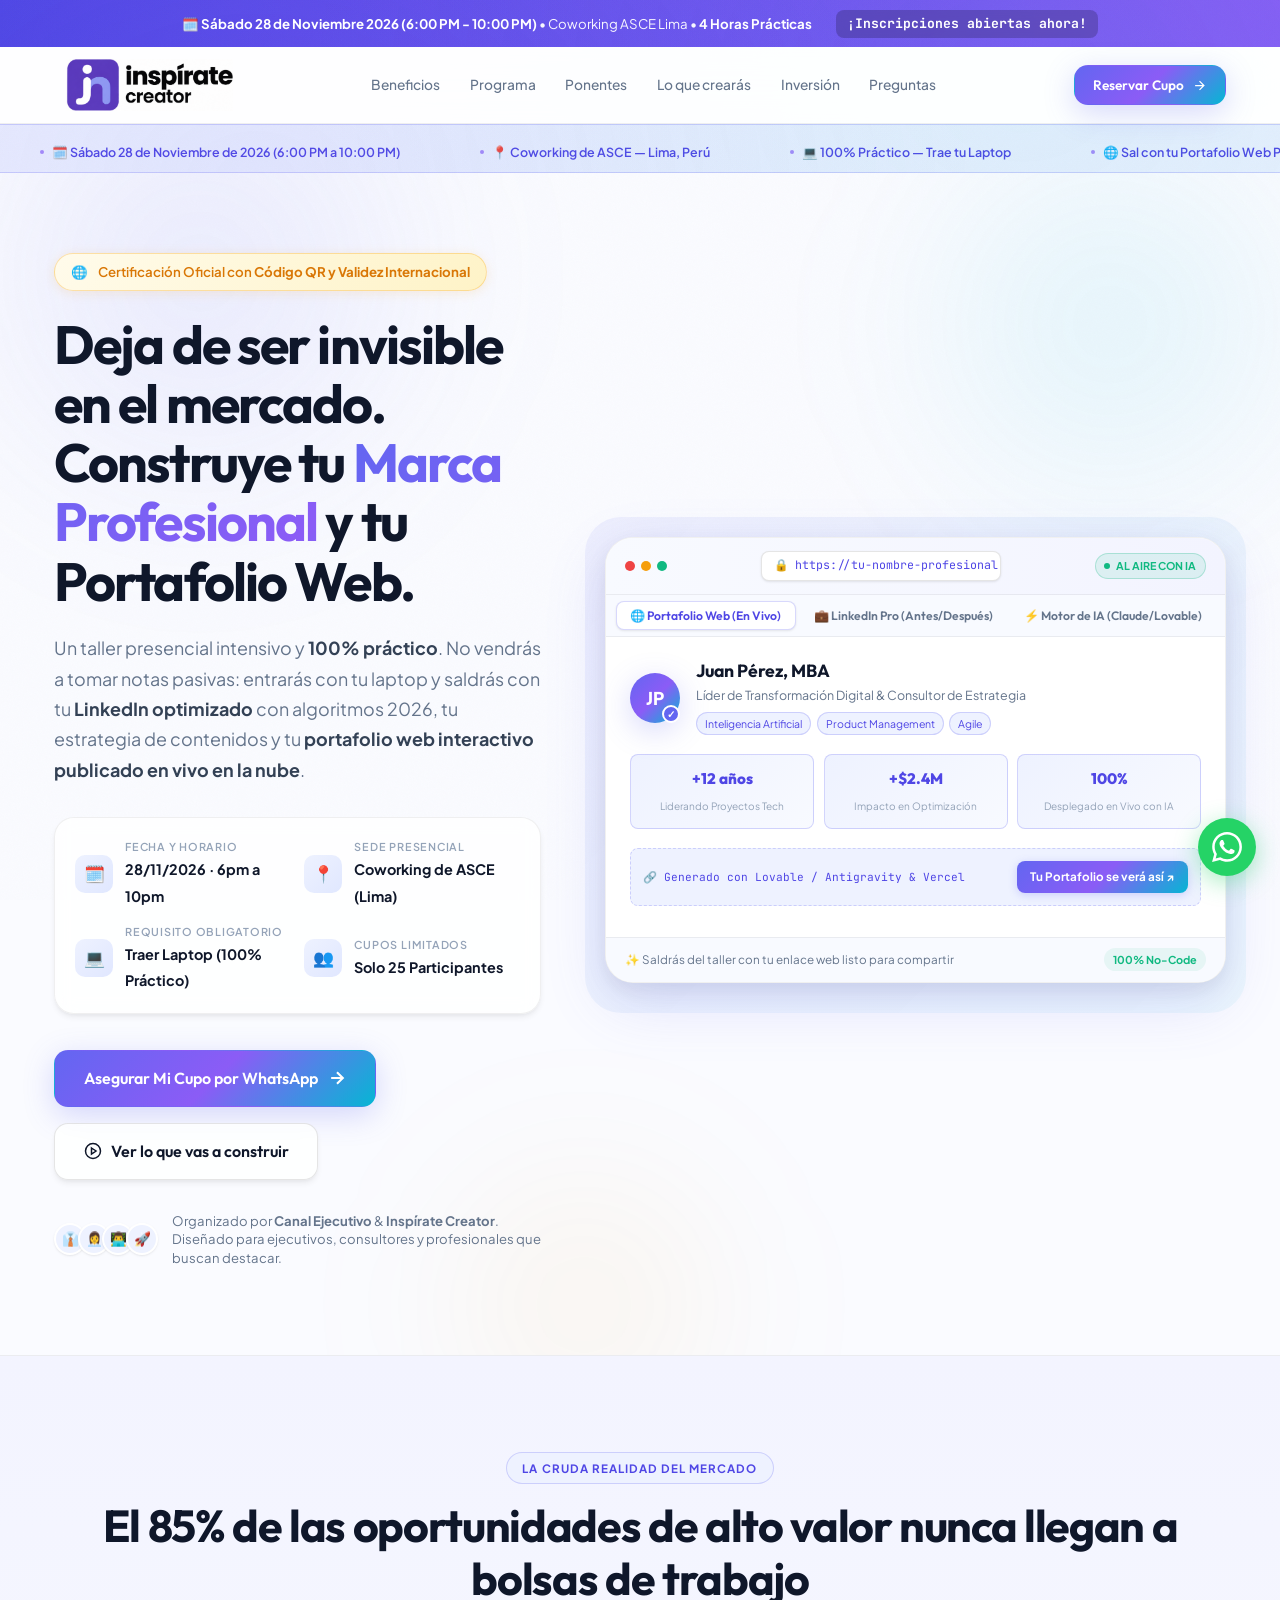
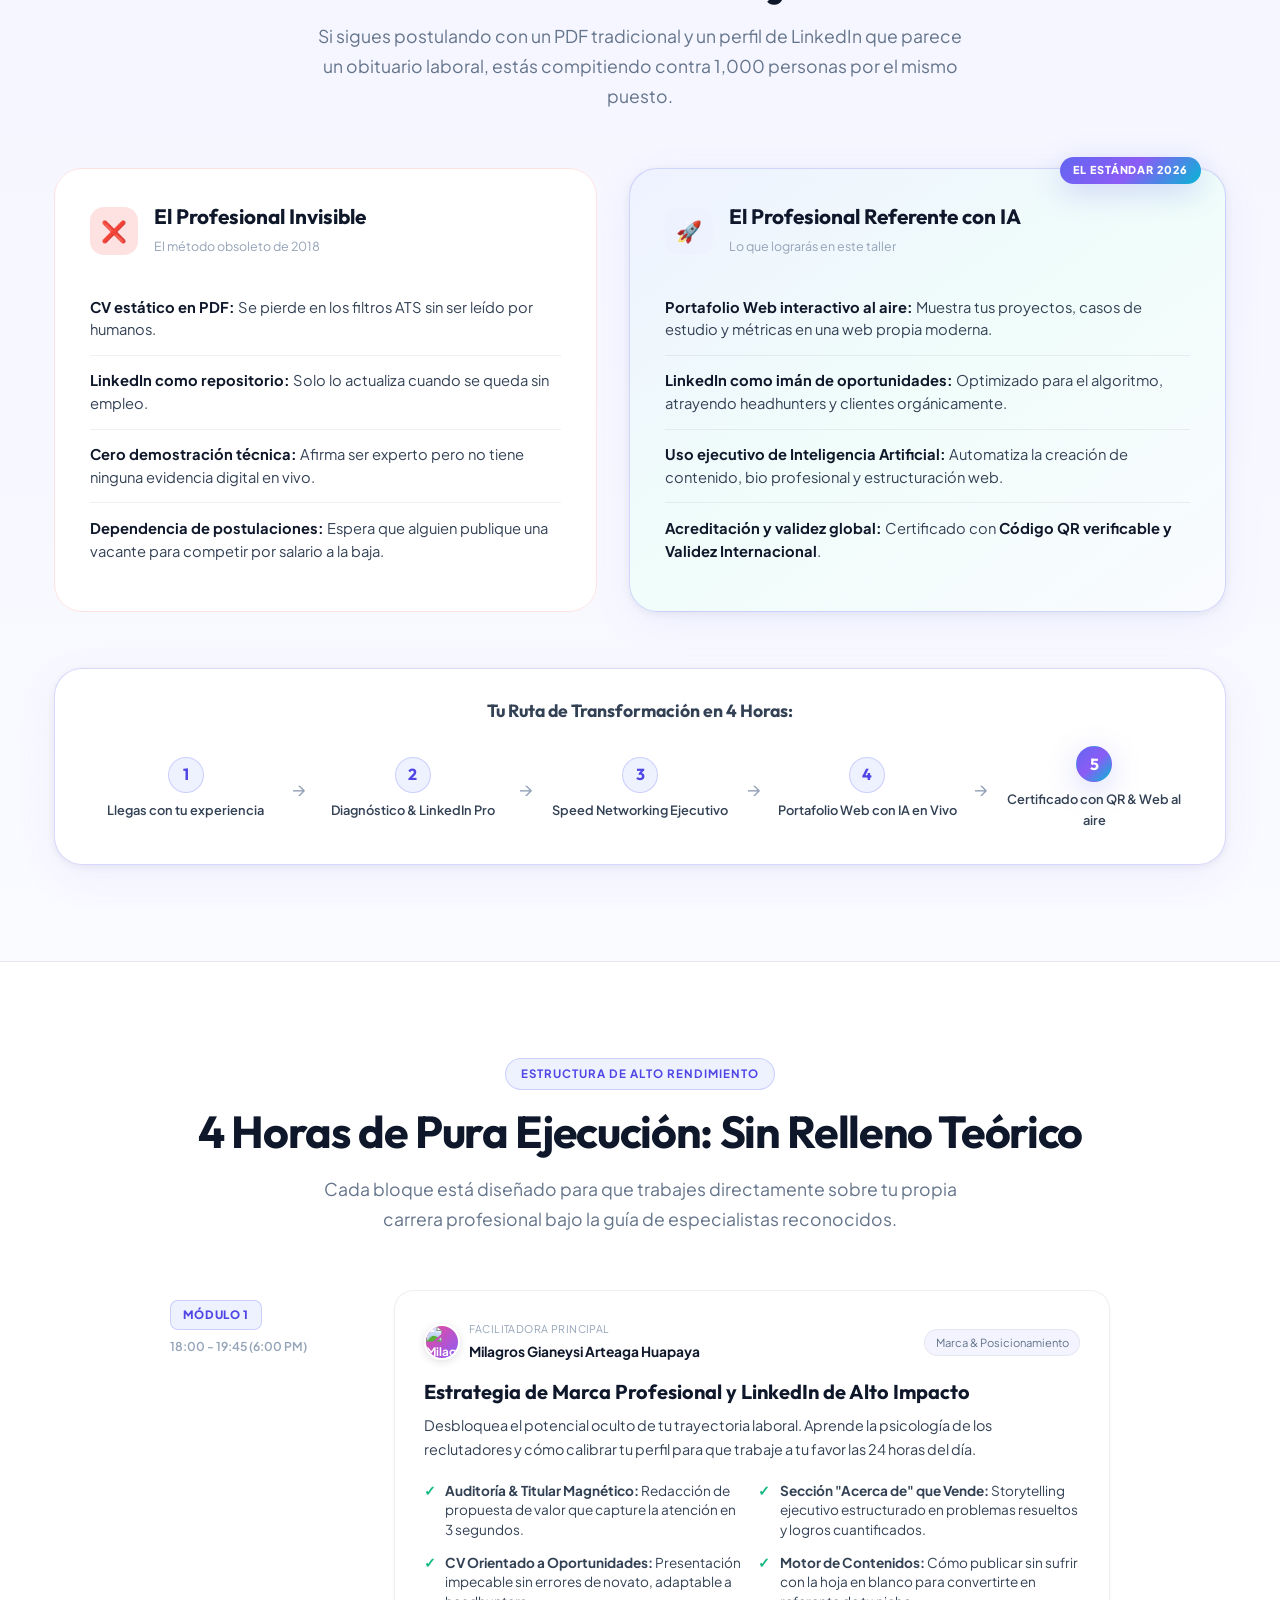
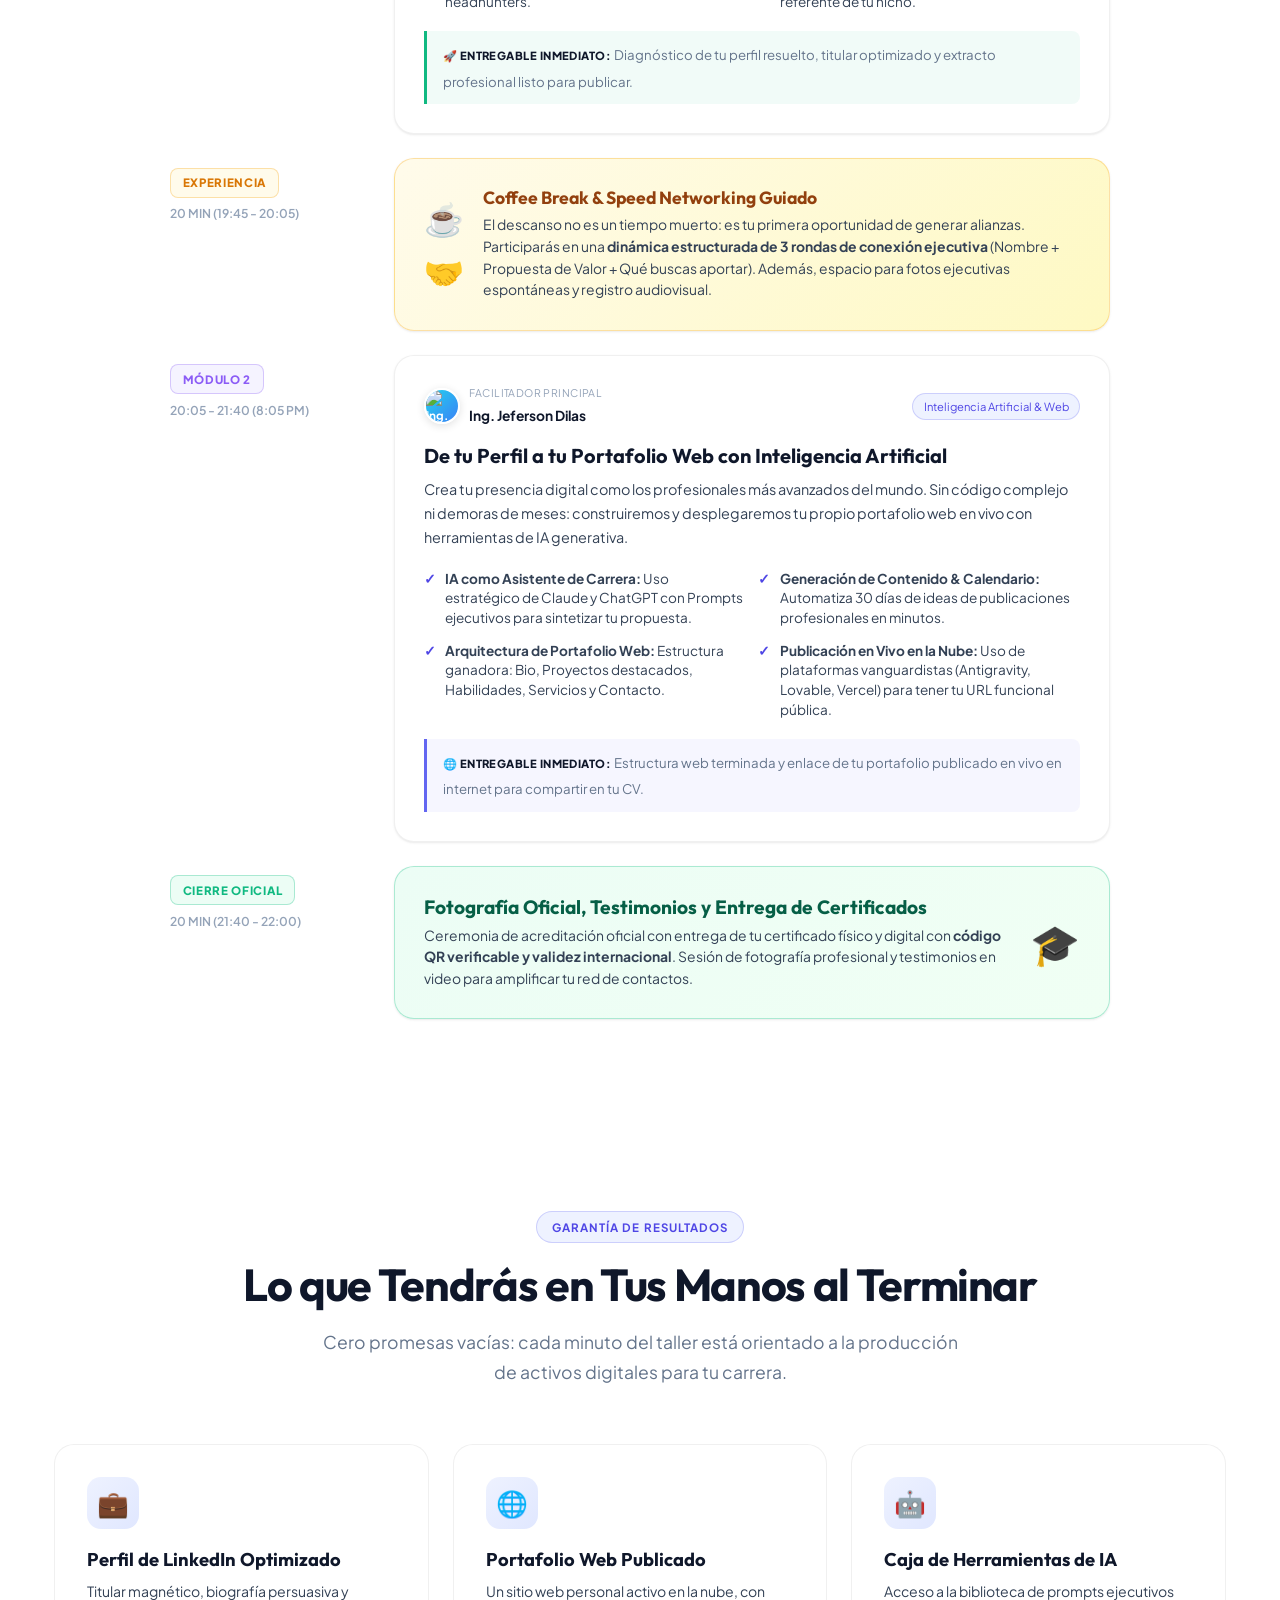
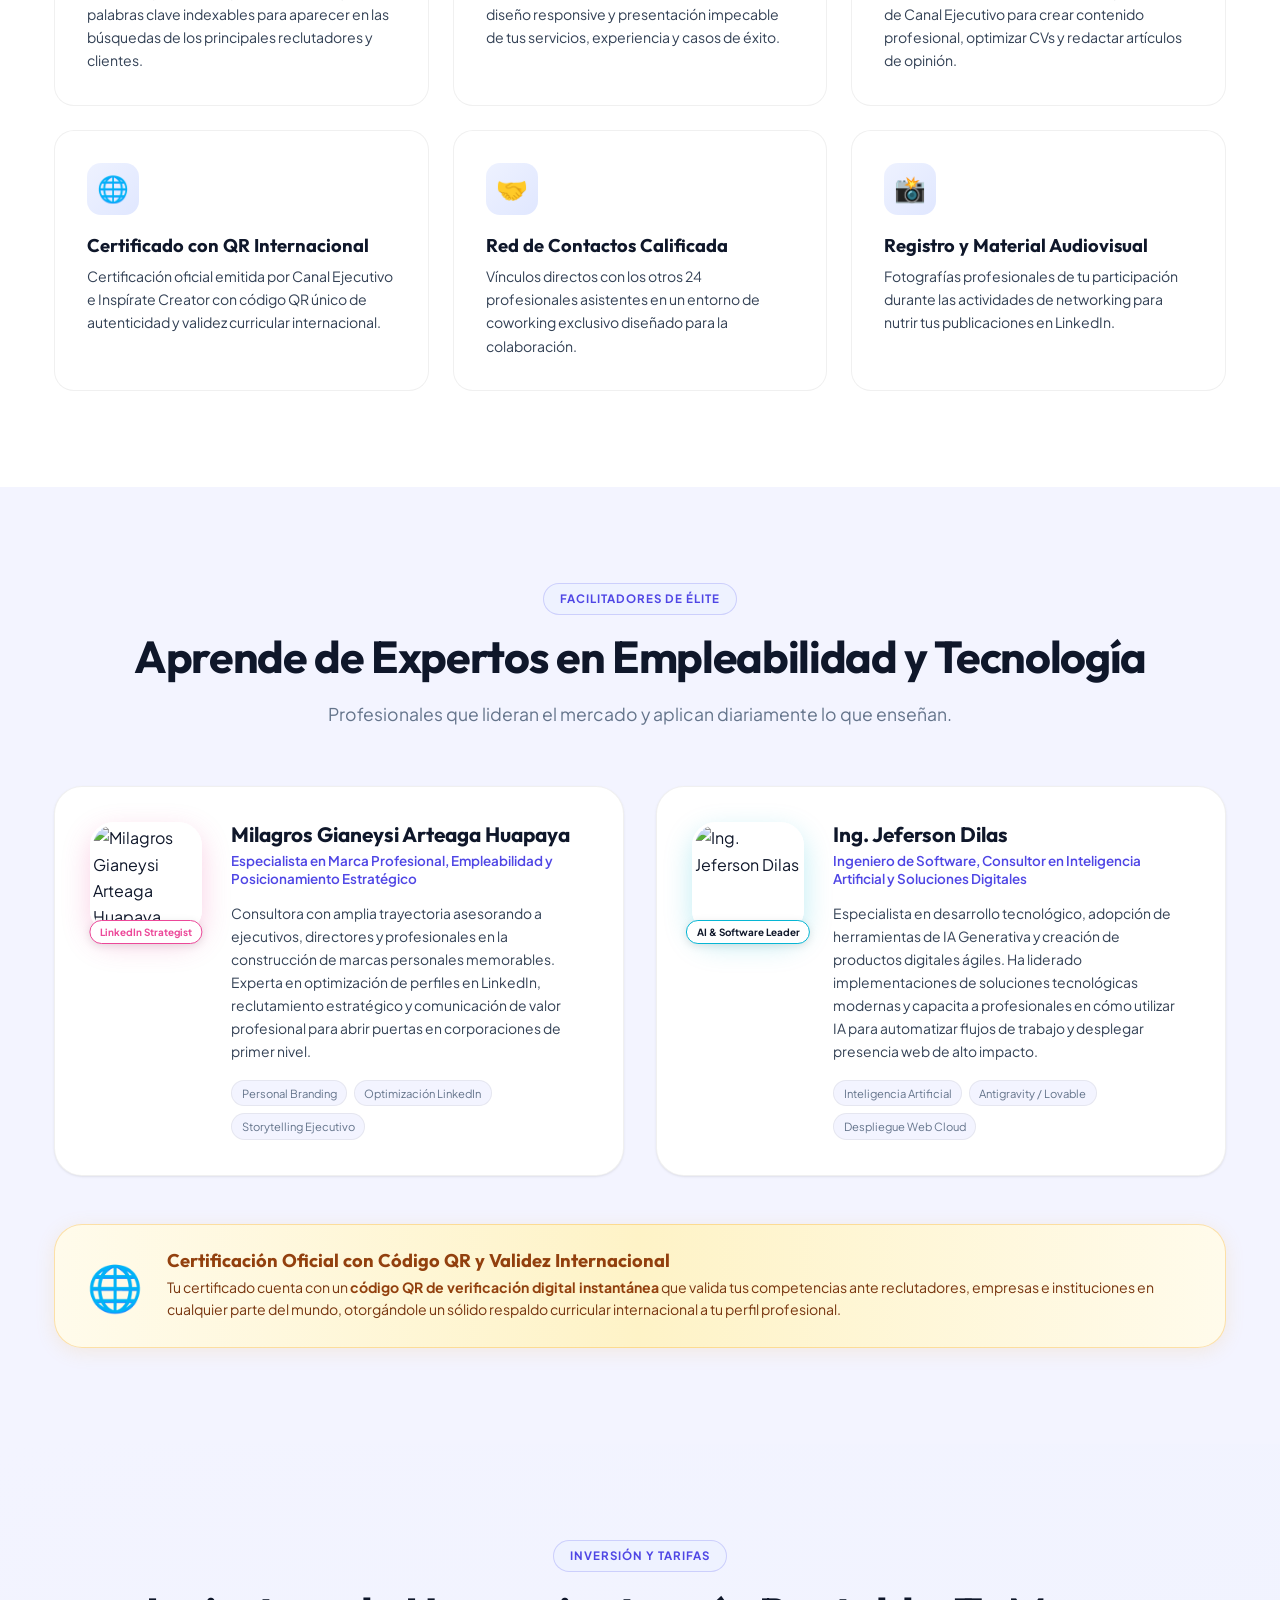
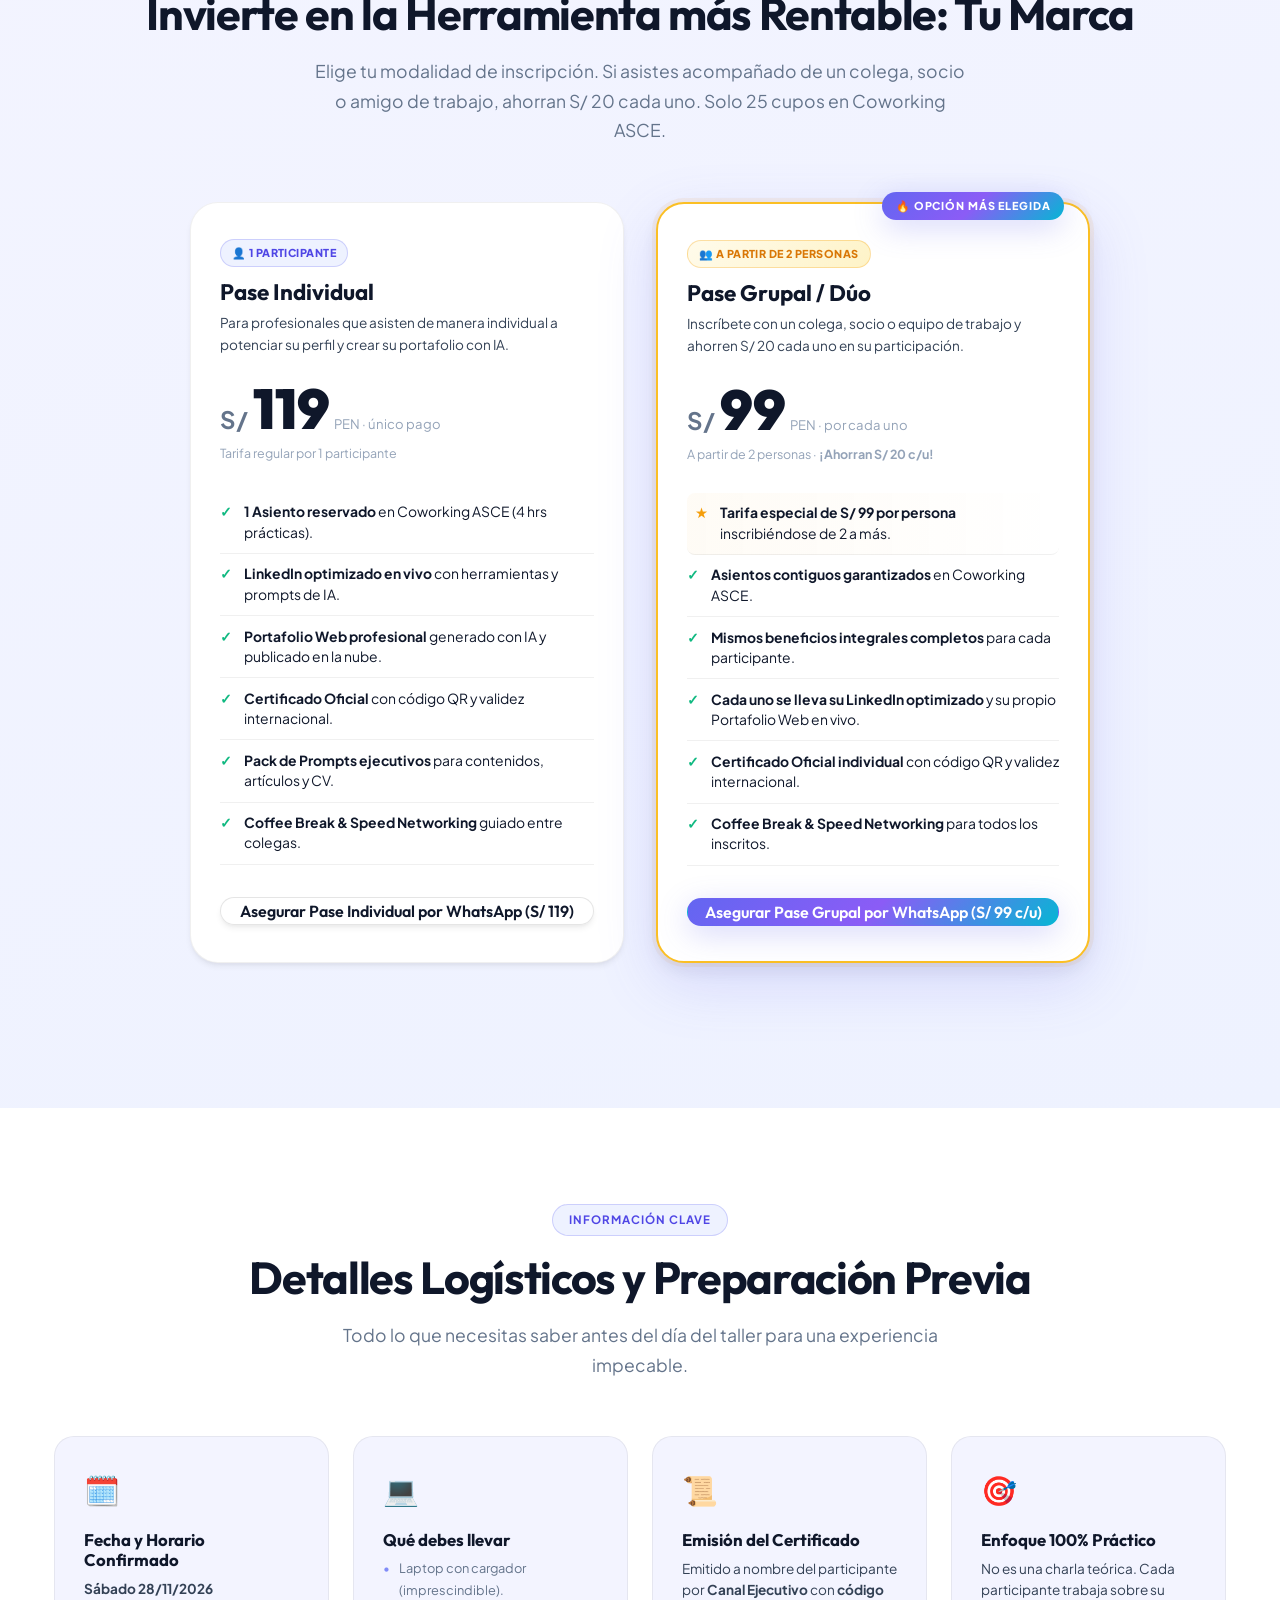
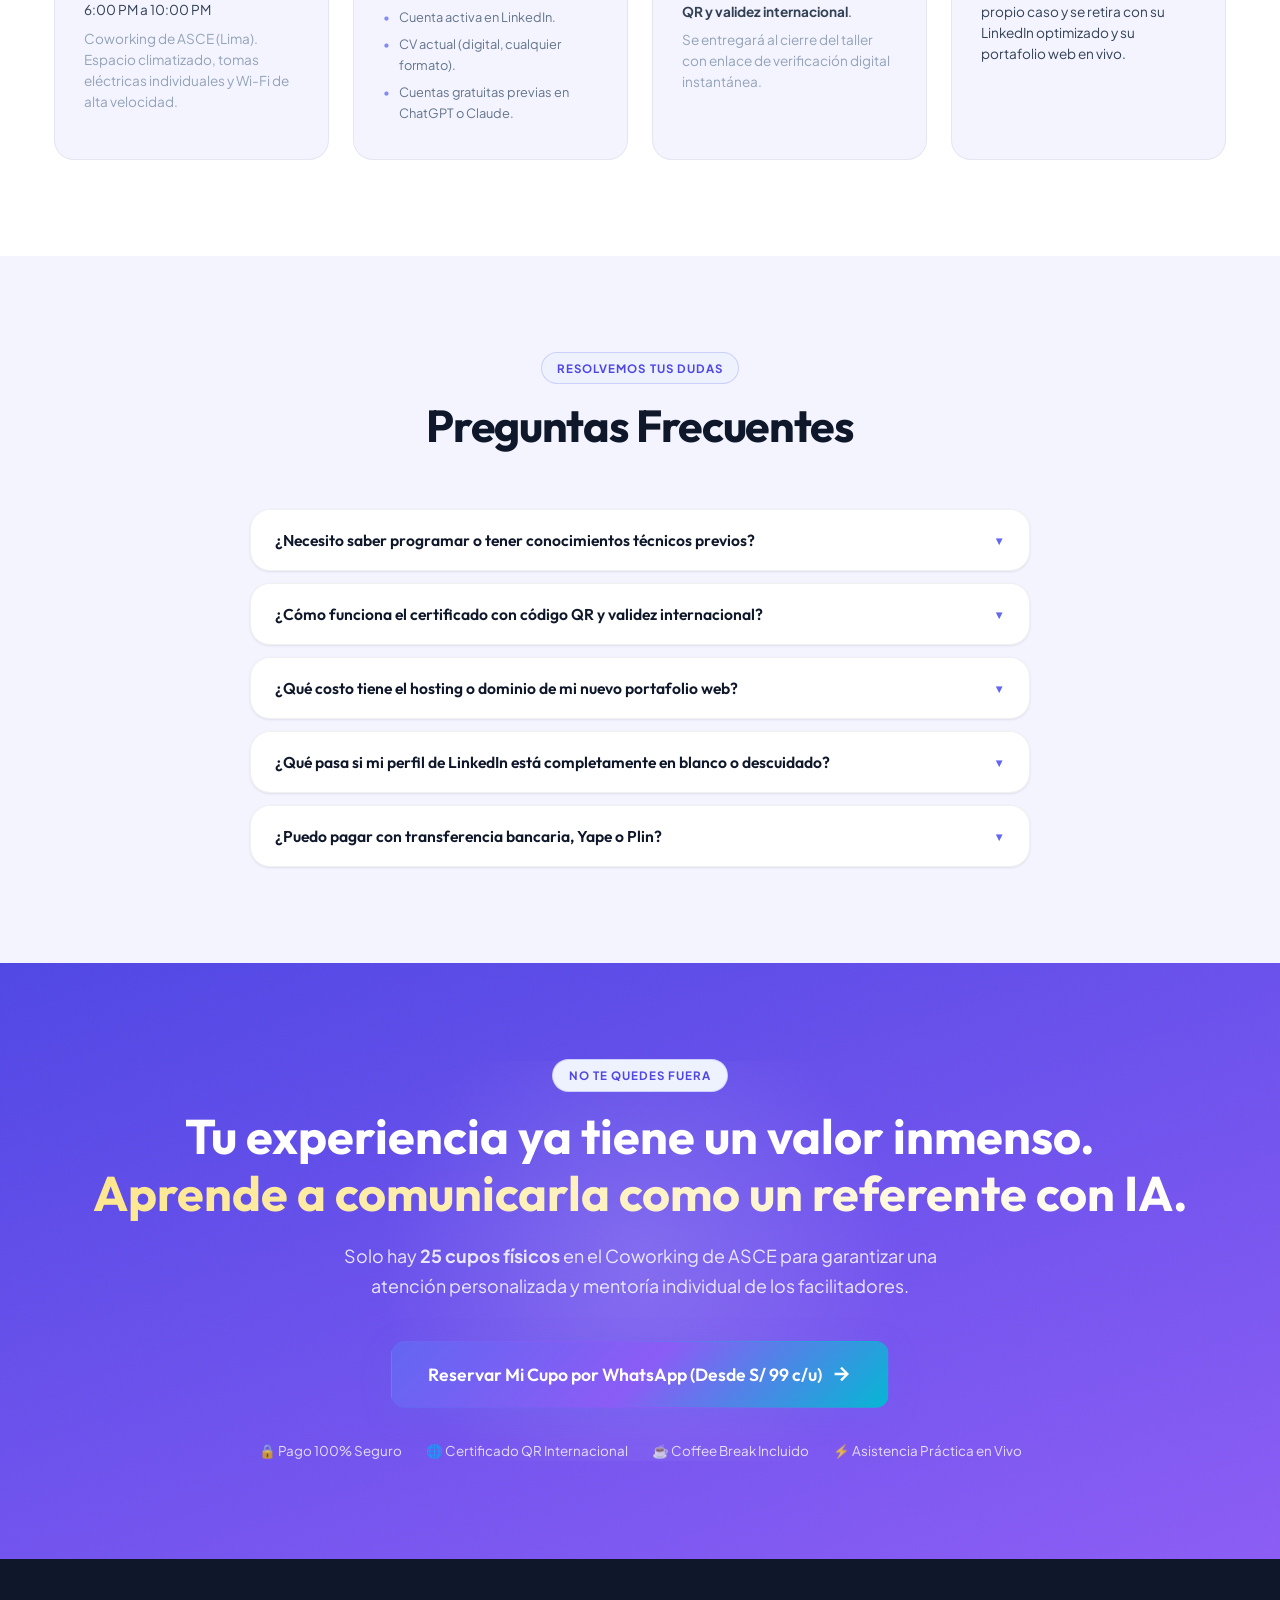
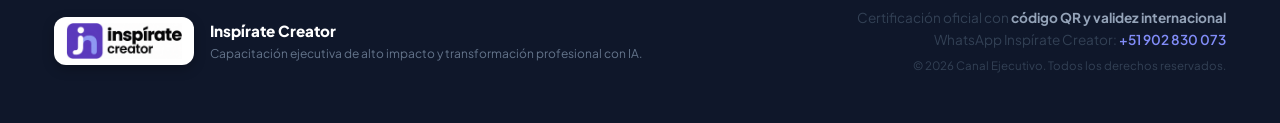
==== commit eec10a3d: "Eliminacion de bloque de demostracion interactiva y actualizacion de navegacion a seccion de entrega" ====
--- a/index.html
+++ b/index.html
@@ -94,7 +94,7 @@
         <a href="#transformacion" class="nav-link">Beneficios</a>
         <a href="#programa" class="nav-link">Programa</a>
         <a href="#ponentes" class="nav-link">Ponentes</a>
-        <a href="#simulador" class="nav-link">Lo que crearás</a>
+        <a href="#entregables" class="nav-link">Lo que crearás</a>
         <a href="#precios" class="nav-link">Inversión</a>
         <a href="#faq" class="nav-link">Preguntas</a>
       </nav>
@@ -197,7 +197,7 @@
               <span>Asegurar Mi Cupo por WhatsApp</span>
               <svg width="20" height="20" viewBox="0 0 24 24" fill="none" stroke="currentColor" stroke-width="2.5"><path d="M5 12h14M12 5l7 7-7 7"/></svg>
             </a>
-            <a href="#simulador" class="btn btn-secondary btn-lg" id="heroSecondaryCta">
+            <a href="#entregables" class="btn btn-secondary btn-lg" id="heroSecondaryCta">
               <svg width="18" height="18" viewBox="0 0 24 24" fill="none" stroke="currentColor" stroke-width="2"><circle cx="12" cy="12" r="10"></circle><polygon points="10 8 16 12 10 16 10 8"></polygon></svg>
               Ver lo que vas a construir
             </a>
@@ -601,116 +601,8 @@
       </div>
     </section>
 
-    <!-- SIMULADOR INTERACTIVO / DEMO EN VIVO -->
-    <section class="simulator-section section-padding" id="simulador">
-      <div class="container">
-        <div class="section-header text-center">
-          <span class="section-pill">DEMOSTRACIÓN INTERACTIVA</span>
-          <h2 class="section-title">Pruébalo Tú Mismo: El Portafolio que Tendrás</h2>
-          <p class="section-subtitle">
-            Personaliza en tiempo real los campos de este simulador para ver cómo la Inteligencia Artificial transformará tu trayectoria en un sitio web moderno de nivel internacional.
-          </p>
-        </div>
-
-        <div class="simulator-wrapper">
-          <!-- Control Panel -->
-          <div class="simulator-controls">
-            <h4 class="controls-title">⚙️ Personaliza la simulación en vivo:</h4>
-            
-            <div class="form-group">
-              <label for="simInputName">Tu Nombre Completo:</label>
-              <input type="text" id="simInputName" value="Dra. Mariana Castillo" placeholder="Ingresa tu nombre">
-            </div>
-
-            <div class="form-group">
-              <label for="simInputRole">Tu Especialidad o Titular Profesional:</label>
-              <input type="text" id="simInputRole" value="Directora de Marketing & Growth B2B" placeholder="Ej. Consultor de Finanzas">
-            </div>
-
-            <div class="form-group">
-              <label for="simInputPillar">Tus 3 Habilidades Clave (separadas por coma):</label>
-              <input type="text" id="simInputPillar" value="Growth Hacking, IA Aplicada, Negociación B2B" placeholder="Habilidades">
-            </div>
-
-            <div class="form-group">
-              <label for="simInputMetric">Tu Mayor Logro o Métrica de Impacto:</label>
-              <input type="text" id="simInputMetric" value="+185% de crecimiento en ingresos para clientes" placeholder="Métrica clave">
-            </div>
-
-            <div class="theme-selector">
-              <span class="theme-label">Estilo Visual del Portafolio:</span>
-              <div class="theme-buttons">
-                <button class="theme-btn active" data-theme="indigo" onclick="setSimTheme('indigo')">Indigo Pro</button>
-                <button class="theme-btn" data-theme="cyan" onclick="setSimTheme('cyan')">Cyber Aqua</button>
-                <button class="theme-btn" data-theme="gold" onclick="setSimTheme('gold')">Luxury Gold</button>
-              </div>
-            </div>
-
-            <div class="control-note">
-              <span>💡 En el taller te enseñaremos a conectar tu dominio propio y automatizar formularios directos a tu WhatsApp o correo.</span>
-            </div>
-          </div>
-
-          <!-- Dynamic Output Preview Frame -->
-          <div class="simulator-screen" id="simScreen">
-            <div class="screen-browser-top">
-              <span class="browser-dot"></span>
-              <span class="browser-dot"></span>
-              <span class="browser-dot"></span>
-              <div class="browser-url-input">
-                <span id="previewUrlDisplay">https://marianacastillo.dev</span>
-              </div>
-              <span class="badge-online">LIVE 🟢</span>
-            </div>
-
-            <div class="screen-body" id="simScreenBody">
-              <!-- Header Inside Preview -->
-              <nav class="sim-nav">
-                <span class="sim-brand" id="simOutBrand">MC</span>
-                <div class="sim-links">
-                  <span>Trayectoria</span>
-                  <span>Casos</span>
-                  <span class="contact-pill">Contactar</span>
-                </div>
-              </nav>
-
-              <!-- Hero Inside Preview -->
-              <div class="sim-hero-inner">
-                <span class="sim-badge-tag">✨ Portafolio Profesional Optimizado con IA</span>
-                <h2 class="sim-display-name" id="simOutName">Dra. Mariana Castillo</h2>
-                <p class="sim-display-role" id="simOutRole">Directora de Marketing & Growth B2B</p>
-                <p class="sim-display-bio">
-                  Especialista en conectar estrategia empresarial de alta dirección con tecnología emergente para escalar modelos de negocio sostenibles.
-                </p>
-
-                <div class="sim-pill-group" id="simOutPills">
-                  <span class="tag-pill">Growth Hacking</span>
-                  <span class="tag-pill">IA Aplicada</span>
-                  <span class="tag-pill">Negociación B2B</span>
-                </div>
-
-                <div class="sim-featured-metric">
-                  <div class="metric-icon-small">📈</div>
-                  <div>
-                    <span class="metric-title-small">Impacto Comprobado:</span>
-                    <strong class="metric-text-highlight" id="simOutMetric">+185% de crecimiento en ingresos para clientes</strong>
-                  </div>
-                </div>
-
-                <div class="sim-action-row">
-                  <button class="btn-sim-primary" onclick="alert('En el taller aprenderás cómo recibir contactos calificados en tu propio portafolio')">Descargar Dossier / Agendar Reunión</button>
-                  <span class="sim-cred-tag">💼 LinkedIn Verificado</span>
-                </div>
-              </div>
-            </div>
-          </div>
-        </div>
-
-      </div>
-    </section>
-
     <!-- ENTREGABLES TANGIBLES -->
-    <section class="deliverables-section section-padding">
+    <section class="deliverables-section section-padding" id="entregables">
       <div class="container">
         <div class="section-header text-center">
           <span class="section-pill">GARANTÍA DE RESULTADOS</span>
--- a/styles.css
+++ b/styles.css
@@ -1925,13 +1925,13 @@
 }
 .floating-whatsapp:hover .wa-tooltip { opacity: 1; transform: translateX(-4px); }
 
-/* ── RESPONSIVE ───────────────────────────────────────────────── */
+/* ── RESPONSIVE & MOBILE UX ENHANCEMENTS ────────────────────────── */
 @media (max-width: 1200px) {
   .institution-pill { display: none; }
 }
 
 @media (max-width: 1024px) {
-  .hero-container { grid-template-columns: 1fr; gap: 3rem; }
+  .hero-container { grid-template-columns: 1fr; gap: 2.5rem; }
   .dilemma-grid, .simulator-wrapper, .speakers-grid { grid-template-columns: 1fr; }
   .timeline-block { grid-template-columns: 1fr; gap: 0.5rem; }
   .deliverables-grid { grid-template-columns: repeat(2, 1fr); }
@@ -1939,34 +1939,181 @@
 }
 
 @media (max-width: 880px) {
+  .site-header { padding: 0.55rem 0; }
+  .header-container { padding: 0 1rem; }
+  .brand-group { padding-left: 0; }
+  
   .nav-menu {
     display: none;
     position: absolute;
     top: 100%; left: 0; right: 0;
-    background: rgba(255,255,255,0.97);
-    backdrop-filter: blur(20px);
-    border-bottom: 1px solid var(--border-light);
-    padding: 1.5rem;
+    background: rgba(255, 255, 255, 0.98);
+    backdrop-filter: blur(25px) saturate(180%);
+    -webkit-backdrop-filter: blur(25px) saturate(180%);
+    border-bottom: 2px solid var(--indigo-100);
+    padding: 1.25rem 1.5rem;
     flex-direction: column;
-    align-items: flex-start;
-    gap: 0.25rem;
-    box-shadow: var(--shadow-md);
+    align-items: stretch;
+    gap: 0.4rem;
+    box-shadow: 0 20px 40px rgba(15, 23, 42, 0.12);
   }
   .nav-menu.mobile-active { display: flex; }
-  .mobile-toggle { display: flex; }
+  .nav-link {
+    padding: 0.75rem 1rem;
+    font-size: 0.95rem;
+    font-weight: 600;
+    border-radius: var(--r-md);
+  }
+  
+  .mobile-toggle { 
+    display: flex;
+    width: 40px;
+    height: 40px;
+    align-items: center;
+    justify-content: center;
+    border-radius: var(--r-sm);
+    background: var(--bg-subtle);
+  }
+  
   .institution-pill { display: none; }
-  .pricing-grid { grid-template-columns: 1fr; max-width: 460px; }
+  .pricing-grid { grid-template-columns: 1fr; max-width: 480px; }
   .pricing-card.popular { transform: none; }
 }
 
 @media (max-width: 768px) {
+  .container { padding: 0 1.25rem; }
+  .section-padding { padding: 3.5rem 0; }
+  
+  /* Top urgency bar on mobile */
+  .top-announcement-bar { padding: 0.5rem 0.75rem; font-size: 0.76rem; }
+  .announcement-inner { 
+    flex-direction: column; 
+    gap: 0.4rem; 
+    text-align: center; 
+    justify-content: center; 
+  }
+  .countdown-mini { font-size: 0.78rem; padding: 0.2rem 0.6rem; }
+  
+  /* Header branding & actions */
+  .site-logo-img { height: 42px; max-width: 175px; }
+  .header-actions .header-cta { display: none; } /* Kept clean; mobile uses hero CTA and floating WhatsApp */
+  
+  /* Hero section mobile typography */
+  .hero-section { padding: 2.8rem 0 3.5rem; }
+  .hero-badge { 
+    font-size: 0.75rem; 
+    padding: 0.35rem 0.8rem; 
+    margin-bottom: 1.1rem;
+    line-height: 1.35;
+  }
+  .hero-title { 
+    font-size: clamp(1.9rem, 7.5vw, 2.5rem); 
+    line-height: 1.18; 
+    margin-bottom: 1rem; 
+    letter-spacing: -0.025em;
+  }
+  .hero-subtitle { 
+    font-size: 0.98rem; 
+    line-height: 1.6; 
+    margin-bottom: 1.5rem; 
+  }
+  
+  /* Event metadata 2-column or 1-column mobile card */
+  .event-meta-grid { 
+    grid-template-columns: 1fr; 
+    gap: 0.7rem; 
+    padding: 1rem; 
+    margin-bottom: 1.75rem;
+  }
+  .meta-item { gap: 0.65rem; }
+  .meta-icon { width: 34px; height: 34px; font-size: 0.95rem; }
+  .meta-val { font-size: 0.85rem; }
+  
+  /* Action buttons full-width touch targets */
+  .hero-cta-group { flex-direction: column; align-items: stretch; gap: 0.75rem; }
+  .hero-cta-group .btn { width: 100%; padding: 0.95rem 1.4rem; font-size: 0.95rem; }
+  .hero-trust-row { flex-direction: column; text-align: center; gap: 0.6rem; }
+  
+  /* Interactive preview card on mobile */
+  .interactive-preview-card { animation: none !important; }
+  .preview-header { padding: 0.6rem 0.85rem; }
+  .preview-address-bar { font-size: 0.68rem; max-width: 170px; }
+  .mockup-tabs { padding: 0.3rem 0.4rem; gap: 0.2rem; }
+  .m-tab { font-size: 0.7rem; padding: 0.35rem 0.6rem; }
+  .mockup-viewport { padding: 1rem; }
+  .sim-user-hero { gap: 0.75rem; }
+  .avatar-placeholder { width: 42px; height: 42px; font-size: 0.9rem; }
+  .sim-display-name { font-size: 1.5rem; }
+  
+  /* Grids */
   .block-items-grid, .pricing-grid { grid-template-columns: 1fr; }
   .deliverables-grid, .logistics-grid { grid-template-columns: 1fr; }
-  .announcement-inner { justify-content: center; text-align: center; }
-  .corporate-banner { flex-direction: column; text-align: center; }
-  .footer-container { flex-direction: column; text-align: center; }
+  .corporate-banner { flex-direction: column; text-align: center; padding: 1.25rem; }
+  
+  /* Section headers */
+  .section-header { margin-bottom: 2.2rem; }
+  .section-title { font-size: clamp(1.7rem, 6.5vw, 2.2rem); }
+  .section-subtitle { font-size: 0.95rem; }
+  
+  /* Speakers section */
+  .speaker-card { 
+    flex-direction: column; 
+    text-align: center; 
+    align-items: center; 
+    padding: 1.5rem; 
+    gap: 1.2rem;
+  }
+  .speaker-tags { justify-content: center; }
+  .speaker-full-name { font-size: 1.2rem; }
+  
+  /* Timeline / Programme */
+  .timeline-card { padding: 1.25rem; }
+  
+  /* Simulator component mobile optimization */
+  .simulator-controls { padding: 1.25rem; }
+  .theme-buttons { flex-direction: column; }
+  .screen-body { padding: 1.25rem; }
+  .sim-nav { margin-bottom: 1.2rem; }
+  .sim-action-row { flex-direction: column; align-items: stretch; }
+  .btn-sim-primary { width: 100%; text-align: center; }
+  
+  /* Pricing cards */
+  .pricing-card { padding: 1.75rem 1.4rem; }
+  .pricing-card.popular { transform: none; }
+  .price-val { font-size: 2.8rem; }
+  
+  /* FAQs */
+  .faq-question { padding: 1rem 1.15rem; font-size: 0.9rem; }
+  .faq-answer { padding: 0 1.15rem; }
+  .faq-answer p { font-size: 0.85rem; }
+  
+  /* Final CTA */
+  .final-cta-section { padding: 4rem 0; }
+  .final-cta-title { font-size: 1.8rem; }
+  .final-cta-desc { font-size: 0.95rem; }
+  .final-cta-buttons .btn { width: 100%; padding: 1rem 1.2rem; font-size: 0.95rem; }
+  .final-badges { flex-direction: column; gap: 0.6rem; font-size: 0.8rem; }
+  
+  /* Footer */
+  .site-footer { padding: 2.5rem 0; }
+  .footer-container { flex-direction: column; text-align: center; gap: 1.5rem; }
+  .footer-brand { flex-direction: column; text-align: center; }
   .footer-meta { text-align: center; }
-  .speaker-card { flex-direction: column; text-align: center; align-items: center; }
-  .speaker-tags { justify-content: center; }
-  .pricing-card.popular { transform: none; }
-}
+  
+  /* Floating WhatsApp button: ergonomic touch target on mobile */
+  .floating-whatsapp {
+    bottom: 18px;
+    right: 18px;
+    width: 52px;
+    height: 52px;
+  }
+}
+
+@media (max-width: 480px) {
+  .hero-title { font-size: 1.85rem; }
+  .top-announcement-bar { font-size: 0.72rem; }
+  .announcement-text { font-size: 0.72rem; }
+  .countdown-mini { font-size: 0.74rem; }
+  .deliv-card, .log-card { padding: 1.4rem; }
+  .all-inclusive-banner { padding: 1.1rem; }
+}
